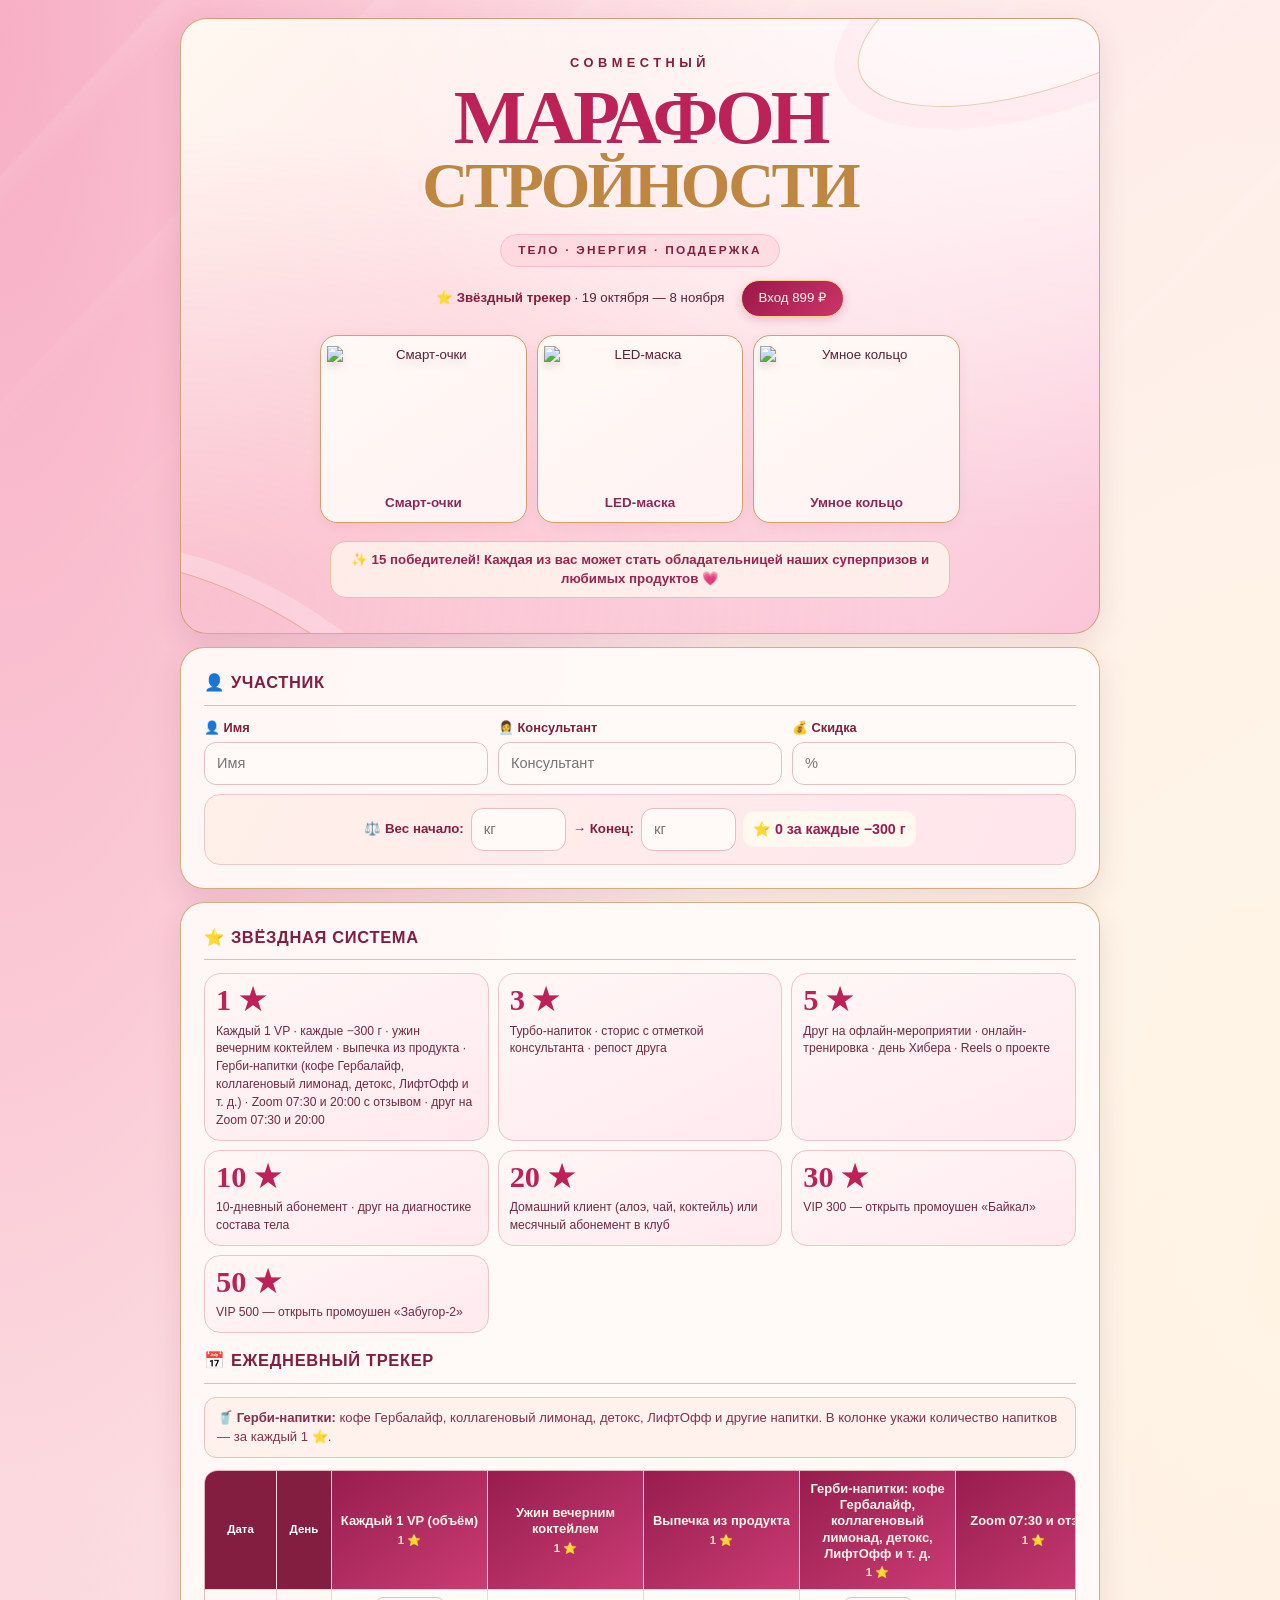
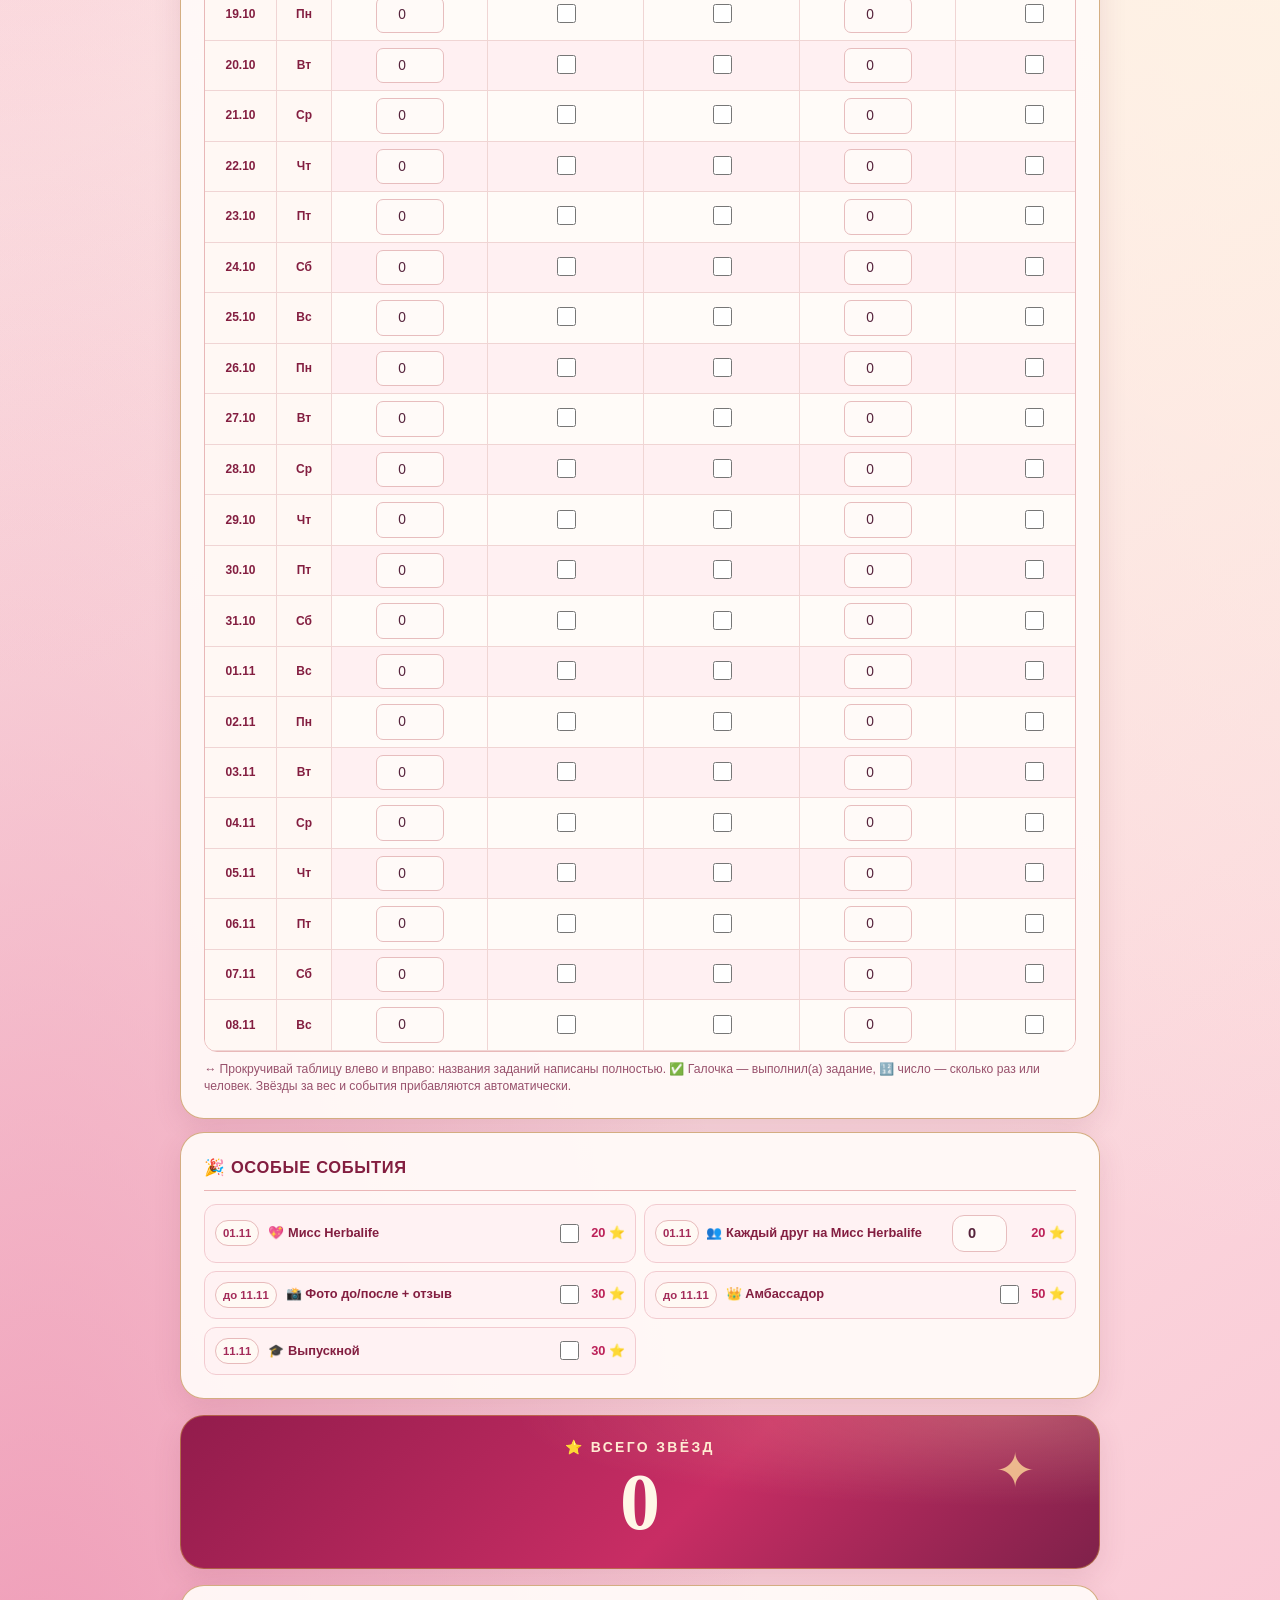
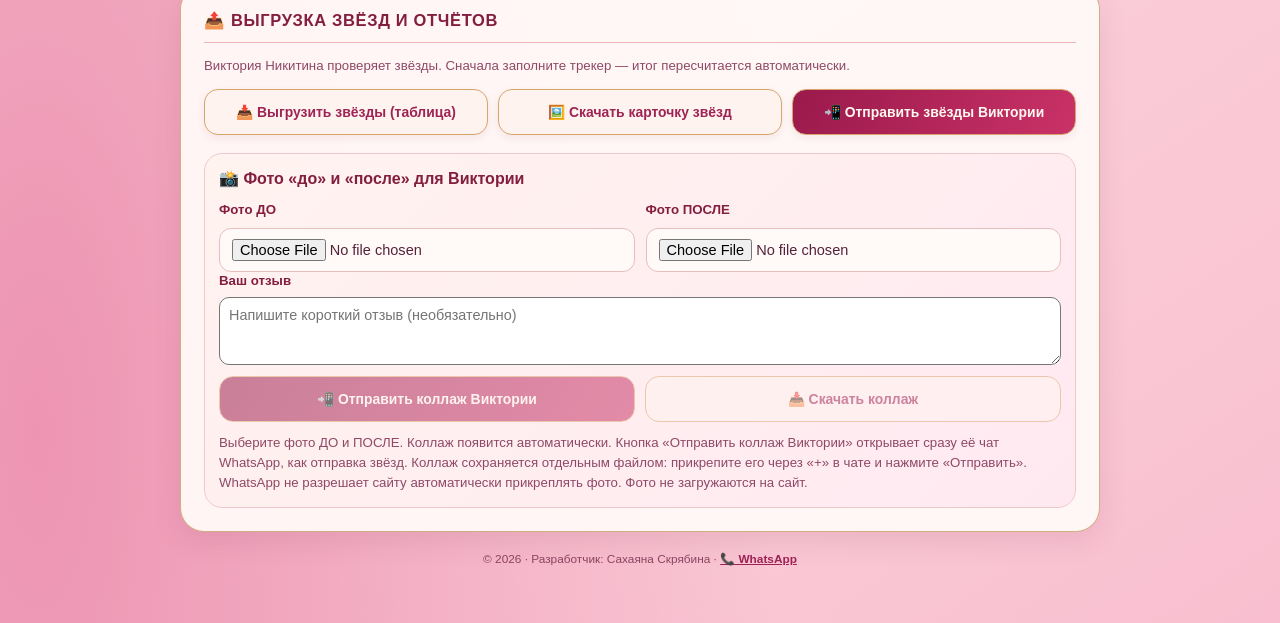
==== index.html @ a148ab43 "Add 20:00 Zoom and friend columns, label existing 07:30, keep all saved data" ====
<!DOCTYPE html>
<html lang="ru">
<head>
  <meta charset="UTF-8">
  <meta name="viewport" content="width=device-width, initial-scale=1.0, maximum-scale=1.0, user-scalable=yes">
  <title>Совместный марафон стройности — трекер</title>
  
  <link rel="manifest" href="./manifest.webmanifest?v=3">
  <link rel="icon" type="image/svg+xml" href="./app-icon.svg?v=2">
  <link rel="apple-touch-icon" sizes="180x180" href="./app-icon.png?v=2">
  <meta name="apple-mobile-web-app-capable" content="yes">
  <meta name="apple-mobile-web-app-status-bar-style" content="black-translucent">
  <meta name="apple-mobile-web-app-title" content="Перезагрузка">
  <meta name="theme-color" content="#A61852">
  
  <style>
  :root { --wine:#831e40;--berry:#bc2158;--pink:#ed78a0;--blush:#ffe4e9;--cream:#fff7ef;--gold:#bf8642;--goldlight:#f3cf91;--ink:#55223b; }
  *{box-sizing:border-box}
  html{scroll-behavior:smooth}
  body{margin:0;padding:18px 10px 36px;color:var(--ink);line-height:1.42;font-family:-apple-system,BlinkMacSystemFont,"Segoe UI",Roboto,Arial,sans-serif;
    background:radial-gradient(ellipse at 0% 1%,#f7afc5 0,transparent 42%),
    radial-gradient(ellipse at 100% 33%,#fff4e4 0,transparent 44%),
    radial-gradient(ellipse at 3% 95%,#ed94b2 0,transparent 42%),
    linear-gradient(145deg,#ffe2e8,#fdf3ed 38%,#f9bfd0 100%);min-height:100vh}
  body:before{content:"";position:fixed;inset:0;pointer-events:none;opacity:.24;background:
    repeating-linear-gradient(133deg,transparent 0,transparent 118px,rgba(255,255,255,.52) 122px,transparent 154px);
    mask-image:linear-gradient(to bottom,#000,transparent 76%)}
  .container{position:relative;max-width:920px;margin:0 auto}
  .hero,.section,.total-box{position:relative;overflow:hidden;border:1px solid rgba(189,132,66,.65);box-shadow:0 9px 28px rgba(121,43,75,.12)}
  .hero{border-radius:27px;padding:26px 18px 22px;text-align:center;background:
    radial-gradient(ellipse at 95% -18%,rgba(255,255,255,.96),transparent 61%),
    radial-gradient(ellipse at 0 95%,rgba(233,69,123,.25),transparent 58%),
    linear-gradient(138deg,#fff8f0,#ffe3e8 55%,#fac5d8)}
  .hero:before,.hero:after{content:"";position:absolute;border:1px solid rgba(191,134,66,.38);border-radius:50%;pointer-events:none}
  .hero:before{width:420px;height:160px;transform:rotate(-20deg);top:-98px;right:-170px;box-shadow:0 0 0 24px rgba(248,172,193,.12)}
  .hero:after{width:370px;height:135px;transform:rotate(29deg);bottom:-107px;left:-125px;box-shadow:0 0 0 20px rgba(255,255,255,.23)}
  .eyebrow{position:relative;z-index:1;color:var(--wine);font-size:.8rem;font-weight:650;letter-spacing:.35em;text-transform:uppercase}
  .hero h1{position:relative;z-index:1;margin:8px auto 4px;max-width:880px;font-family:Georgia,"Times New Roman",serif;
    font-size:clamp(2rem,8vw,4.8rem);font-weight:700;line-height:.98;letter-spacing:-.055em;color:var(--berry);text-shadow:0 2px 0 rgba(255,255,255,.64)}
  .hero h1 span{display:block;color:var(--gold);font-size:.83em;letter-spacing:-.045em}
  .subhead{position:relative;z-index:1;display:inline-block;margin:12px auto 8px;padding:7px 17px;color:var(--wine);letter-spacing:.19em;
    text-transform:uppercase;font-weight:600;font-size:.74rem;border-radius:99px;background:rgba(255,212,221,.7);border:1px solid #f5bfce}
  .hero-bottom{position:relative;z-index:1;display:flex;align-items:center;justify-content:center;flex-wrap:wrap;gap:8px 16px;margin-top:5px;font-size:.83rem}
  .hero-bottom strong{color:var(--wine)}
  .hero-price{background:linear-gradient(135deg,#9b1749,#cc3567);color:#fff6e9;padding:8px 17px;border:1px solid var(--goldlight);border-radius:50px;box-shadow:0 3px 10px #9b174933}
  .section{background:rgba(255,250,248,.94);border-radius:24px;padding:18px;margin:13px 0}
  .section-title{font-weight:800;font-size:1.03rem;letter-spacing:.04em;color:var(--wine);margin:0 0 13px;padding-bottom:10px;border-bottom:1px solid #eab6b7}
  .row{display:flex;gap:10px;flex-wrap:wrap;margin-bottom:9px}
  .field{display:flex;flex:1 1 180px;flex-direction:column;gap:5px}
  label,.special-label{font-weight:650;font-size:.8rem;color:var(--wine)}
  input,select{background:#fffaf8;color:var(--ink);border:1px solid #e7bdbe;border-radius:12px;font:inherit;font-size:.91rem;padding:10px 12px;max-width:100%;min-width:0}
  .field input{width:100%}
  input:focus-visible{outline:3px solid #ee91b7;outline-offset:1px;border-color:var(--berry)}
  input[type="checkbox"]{accent-color:var(--berry);width:19px;height:19px;cursor:pointer}
  .weight-block{background:linear-gradient(115deg,#fff0e9,#ffe5ec);border:1px solid #f0c6c6;border-radius:16px;padding:13px}
  .weight-row{display:flex;align-items:center;flex-wrap:wrap;justify-content:center;gap:7px}
  .weight-row input{width:95px;font-size:.93rem}
  .weight-row strong{color:var(--wine);font-size:.83rem}
  .weight-result{display:inline-block;margin:3px 0;padding:8px 10px;border-radius:12px;font-weight:800;color:#971d52;background:#fff9f0;font-size:.89rem}
  .reward-guide{display:grid;grid-template-columns:repeat(2,minmax(0,1fr));gap:9px;margin-bottom:16px}
  .reward-card{padding:10px 11px;background:linear-gradient(155deg,#fff7f6,#ffe9ef);border:1px solid #f0c3c5;border-radius:16px}
  .reward-card:last-child{grid-column:1 / -1}
  .drink-examples{margin:0 0 12px;padding:10px 12px;color:#82304f;font-size:.82rem;line-height:1.5;background:#fff1ec;border:1px solid #e9c3bc;border-radius:12px}
  .reward-score{font-family:Georgia,serif;color:var(--berry);font-size:1.9rem;font-weight:700;line-height:1.1;white-space:nowrap}
  .reward-list{margin-top:5px;color:#722944;font-size:.76rem;line-height:1.47;overflow-wrap:anywhere}
  .table-container{width:100%;overflow-x:auto;border:1px solid #e8b8b8;border-radius:13px;overscroll-behavior-x:contain;scrollbar-color:#c84078 #ffe4eb}
  table{border-collapse:separate;border-spacing:0;width:max-content;min-width:100%;font-size:.75rem}
  th,td{border-right:1px solid #f0d5d4;border-bottom:1px solid #f0d5d4;text-align:center;min-width:81px;padding:7px 5px}
  th{position:sticky;top:0;z-index:1;background:linear-gradient(145deg,#971d4e,#ca3c73);color:#fff4e6;font-size:.72rem;line-height:1.18;white-space:normal}
  th small{display:block;margin-top:4px;color:#ffe6b3;font-size:.7rem}
  .table-container th.task-head{min-width:145px;max-width:166px;width:156px;white-space:normal;vertical-align:middle;padding:10px 8px;overflow-wrap:break-word;hyphens:auto}
  .task-label{display:block;line-height:1.25;font-size:.81rem;font-weight:750}
  @media(max-width:520px){.table-container th.task-head{min-width:130px;max-width:145px;width:138px;padding:10px 6px}.task-label{font-size:.77rem}}
  tbody tr:nth-child(even) td{background:#fff0f2}
  tbody tr:nth-child(odd) td{background:#fffbf8}
  .sticky-col,.sticky-col2{position:sticky;z-index:3;min-width:72px;width:72px;left:0;background:#fff8f4!important;font-weight:750;color:var(--wine)}
  .sticky-col2{z-index:3;left:72px;min-width:55px;width:55px}
  th.sticky-col,th.sticky-col2{z-index:5;background:var(--wine)!important;color:white}
  td input[type="number"]{width:68px;text-align:center;padding:7px 4px;border-radius:7px;font-size:.86rem}
  td input[type="checkbox"]{width:19px;height:19px}
  .note{margin:9px 0 0;color:#98516c;font-size:.76rem}
  .special-block{display:grid;grid-template-columns:repeat(2,minmax(0,1fr));gap:8px}
  .special-row{display:flex;align-items:center;flex-wrap:wrap;gap:9px;border:1px solid #f2cbd0;border-radius:12px;background:#fff2f3;padding:10px}
  .event-date{display:inline-flex;padding:4px 7px;border:1px solid #e7babb;border-radius:40px;background:#fff9f4;color:#a32b59;font-size:.71rem;font-weight:800;white-space:nowrap}
  .special-row .special-label{flex:1 1 150px}
  .special-row span:last-child{color:var(--berry);font-weight:800;white-space:nowrap}
  .special-row input[type="number"]{width:65px;text-align:center;padding:7px}
  .special-row.friend-event-row{display:grid;grid-template-columns:max-content minmax(0,1fr) 55px 51px;align-items:center;column-gap:7px;flex-wrap:nowrap}
  .friend-event-row .special-label{min-width:0;flex:none;overflow-wrap:break-word}
  .special-row.friend-event-row input[type="number"]{width:55px;min-width:0;padding:7px 3px;justify-self:end}
  .friend-event-row span:last-child{justify-self:end;white-space:nowrap;text-align:right}
  .total-box{text-align:center;margin:16px 0;padding:22px 16px;border-radius:24px;color:#fff7e7;background:
    radial-gradient(ellipse at 90% 0,rgba(255,225,177,.24),transparent 42%),
    linear-gradient(135deg,#921c4c,#c82d64 56%,#7f214a)}
  .total-box:after{content:"✦";position:absolute;right:7%;top:14%;font-size:3rem;color:#ffd99a;opacity:.8}
  .total-label{color:#ffebd2;font-size:.87rem;letter-spacing:.17em;font-weight:750}
  .total-value{font-family:Georgia,serif;font-size:clamp(3rem,12vw,5rem);line-height:1.1;font-weight:700}
  .footer{text-align:center;color:#8b4560;font-size:.74rem;margin:19px 8px}
  .footer a{color:#9e2356;font-weight:700}
  @media(min-width:700px){.hero{padding:35px 32px}.section{padding:23px}.reward-guide{grid-template-columns:repeat(3,minmax(0,1fr))}.reward-card:last-child{grid-column:auto}}
  @media(max-width:520px){body{padding:8px 7px 28px}.hero{padding:24px 10px 20px;border-radius:20px}.section{padding:13px 10px;border-radius:19px;margin:10px 0}.special-block{grid-template-columns:1fr}
    .reward-card{padding:9px}.reward-score{font-size:1.7rem}.reward-list{font-size:.72rem}.sticky-col{min-width:64px;width:64px}.sticky-col2{min-width:49px;width:49px;left:64px}th,td{min-width:76px}}

  .prize-strip{display:flex;justify-content:center;align-items:center;flex-wrap:wrap;gap:7px;flex-basis:100%;margin-top:5px}
  .prize-pill{display:inline-flex;align-items:center;gap:5px;padding:7px 10px;color:#8e2c57;background:rgba(255,249,245,.84);border:1px solid #d9ad81;border-radius:30px;font-size:.73rem;font-weight:750}
  .prize-icon{height:24px;width:24px;flex:none;color:#a22b5e}
  @media(max-width:520px){.prize-pill{padding:5px 7px;font-size:.66rem}.prize-icon{height:20px;width:20px}}
  .hero-win{flex-basis:100%;font-weight:750;color:#992451;line-height:1.42;max-width:620px;margin:5px auto 0;padding:9px 14px;border-radius:16px;background:rgba(255,248,239,.75);border:1px solid #eebba8}
  .share-section p{margin:0 0 13px}
  .share-text,.share-hint{color:#8f4967;font-size:.83rem;line-height:1.5}
  .action-buttons{display:flex;flex-wrap:wrap;gap:10px;margin:11px 0}
  .action-btn{display:inline-flex;align-items:center;justify-content:center;flex:1 1 190px;min-height:46px;cursor:pointer;padding:11px 14px;border-radius:14px;text-decoration:none;text-align:center;font-size:.87rem;font-weight:750;line-height:1.3;border:1px solid #d7a56b;font-family:inherit;box-shadow:0 3px 9px rgba(131,30,64,.08)}
  .action-btn.main{background:linear-gradient(120deg,#9a194b,#ca3267);color:#fff8f0}
  .action-btn.light{background:#fff3ef;color:#9d2454}
  .action-btn:focus-visible{outline:3px solid #ec70a1;outline-offset:2px}
  .photos-panel{background:linear-gradient(135deg,#fff3ef,#ffe9f1);border:1px solid #f0c8cb;padding:14px;border-radius:18px;margin-top:18px}
  .photos-title{font-weight:800;color:var(--wine);margin-bottom:10px}
  .photo-inputs{display:grid;grid-template-columns:repeat(2,minmax(0,1fr));gap:11px}
  .photo-field{display:block;min-width:0;margin-bottom:9px;font-size:.83rem;color:var(--wine);font-weight:700}
  .photo-field input[type=file],.photo-field textarea{display:block;width:100%;margin-top:6px;max-width:none;padding:9px;background:white;border-radius:10px}
  .photo-field input[type=file]{font-size:.75rem}
  .photo-field textarea{font-family:inherit;font-size:.9rem;resize:vertical}
  .share-hint{margin:11px 0 0!important}
  .collage-preview-box{margin:12px 0 6px;background:#fff9f6;border:1px solid #e3b6af;border-radius:16px;padding:11px}
  .crop-editor{margin:13px 0;padding:13px 10px 15px;background:linear-gradient(145deg,#fffaf7,#ffe9ef);border:1px solid #dfb1aa;border-radius:17px}
  .crop-editor[hidden]{display:none!important}
  .crop-title{font-weight:800;font-size:1.02rem;color:#992653;text-align:center}
  .crop-help,.crop-note{font-size:.79rem;color:#885268;line-height:1.5;margin:7px 2px 12px}
  .crop-note{text-align:center;margin:9px 2px 0}
  .crop-pair{display:grid;grid-template-columns:repeat(2,minmax(0,1fr));gap:12px}
  .crop-side{min-width:0;display:flex;flex-direction:column;align-items:stretch;gap:5px}
  .crop-side-title{font-weight:800;font-size:.86rem;text-align:center;color:#ab2c60}
  .crop-frame{position:relative;width:100%;aspect-ratio:504/708;background:#fff7f3;border:2px solid #c89a68;overflow:hidden;border-radius:11px;touch-action:none}
  .crop-frame canvas{width:100%;height:100%;display:block;touch-action:none;cursor:grab}
  .crop-frame canvas:active{cursor:grabbing}
  .crop-guides{position:absolute;inset:0;pointer-events:none;background:linear-gradient(to bottom,transparent 27%,rgba(255,255,255,.72) 27%,rgba(255,255,255,.72) 27.5%,transparent 27.5%,transparent 70%,rgba(255,255,255,.7) 70%,rgba(255,255,255,.7) 70.5%,transparent 70.5%);filter:drop-shadow(0 1px 1px rgba(100,30,50,.3))}
  .crop-zoom-label{font-weight:750;font-size:.72rem;color:#853850;display:flex;justify-content:space-between;gap:3px}
  .crop-zoom-label output{color:#b52361}
  .crop-slider{width:100%;padding:0;accent-color:#bb2963;height:29px;cursor:pointer}
  .crop-reset,.crop-edit-again{font-family:inherit;font-weight:750;font-size:.76rem;color:#9d2458;border:1px solid #e5bbc0;background:#fff8f6;border-radius:10px;padding:8px 7px;cursor:pointer}
  .crop-edit-again{margin-left:auto;white-space:nowrap}
  .crop-apply{width:100%;margin-top:13px}
  @media(max-width:520px){.crop-editor{padding:11px 7px}.crop-pair{gap:7px}.crop-zoom-label{font-size:.68rem}.crop-edit-again{font-size:.69rem;padding:7px 5px}}
  
  .collage-preview-box[hidden]{display:none!important}
  .collage-heading{font-size:.86rem;color:#942853;font-weight:800;min-width:0}
  .collage-heading-row{display:flex;justify-content:space-between;align-items:center;gap:8px;margin:0 0 9px}
  .photo-slot{min-width:0}
  .file-picker-row{display:flex;align-items:center;gap:7px;min-width:0}
  .file-picker-row input[type="file"]{flex:1;min-width:0;margin-top:0}
  .photo-remove{display:inline-flex;align-items:center;justify-content:center;flex:0 0 40px;width:40px;height:40px;border:1px solid #e3a2b5;border-radius:11px;background:#fff5f4;color:#a21f50;font-size:1.3rem;font-weight:750;cursor:pointer;line-height:1}
  .photo-remove[hidden]{display:none!important}
  .photo-remove:focus-visible{outline:3px solid #d35082;outline-offset:2px}
  .photo-remove:active{background:#f9dce7}
  .collage-remove{flex:0 0 38px;width:38px;height:38px}
  @media(max-width:520px){.file-picker-row input[type="file"]{font-size:.72rem}.photo-remove{flex-basis:39px;width:39px;height:39px}}
  .collage-preview{display:block;width:100%;height:auto;border-radius:11px;border:1px solid #e9bcbd;box-shadow:0 4px 12px rgba(98,30,62,.11)}
  .action-btn:disabled{cursor:default;opacity:.52;box-shadow:none}
  @media(max-width:520px){.photo-inputs{grid-template-columns:1fr}.action-btn{flex-basis:100%}}


  .prize-gallery{display:grid;grid-template-columns:repeat(3,minmax(0,1fr));gap:10px;flex-basis:100%;width:100%;max-width:640px;margin:10px auto 5px}
  .prize-item{min-width:0;display:flex;flex-direction:column;justify-content:space-between;align-items:center;overflow:hidden;background:linear-gradient(145deg,#fffaf6,#fff2f2);border:1.5px solid #d3a06b;border-radius:17px;padding:10px 6px 11px;box-shadow:0 3px 11px rgba(155,55,94,.08)}
  .prize-image{display:block;width:100%;height:145px;object-fit:contain;object-position:center;filter:drop-shadow(0 5px 4px rgba(110,36,58,.15))}
  .prize-label{font-size:.84rem;color:#8f2756;font-weight:800;line-height:1.2;text-align:center;margin-top:4px}
  @media(max-width:520px){.prize-gallery{gap:6px}.prize-item{padding:6px 3px 8px;border-radius:13px}.prize-image{height:102px}.prize-label{font-size:.72rem}}
  </style>
</head>
<body>

<div class="container">
  <header class="hero">
    <div class="eyebrow">Совместный</div>
    <h1>МАРАФОН <span>СТРОЙНОСТИ</span></h1>
    <div class="subhead">Тело · Энергия · Поддержка</div>
    <div class="hero-bottom">
      <span><strong>⭐ Звёздный трекер</strong> · 19 октября — 8 ноября</span>
      <span class="hero-price">Вход 899 ₽</span>
      <div class="prize-gallery" aria-label="Главные призы марафона">
        <div class="prize-item"><img class="prize-image" src="https://d2ol7oe51mr4n9.cloudfront.net/user_3JnxJybheEBr6vyAb5CaaLdLJym/cdf40b5d-1160-4561-8a3e-5220c57715d7.png" alt="Смарт-очки" loading="eager" decoding="async"><span class="prize-label">Смарт-очки</span></div>
        <div class="prize-item"><img class="prize-image" src="https://d2ol7oe51mr4n9.cloudfront.net/user_3JnxJybheEBr6vyAb5CaaLdLJym/20300be7-916b-4488-9827-59acc0937234.png" alt="LED-маска" loading="eager" decoding="async"><span class="prize-label">LED-маска</span></div>
        <div class="prize-item"><img class="prize-image" src="https://d2ol7oe51mr4n9.cloudfront.net/user_3JnxJybheEBr6vyAb5CaaLdLJym/dd33c91e-6791-4423-910e-4e6afd6673c3.png" alt="Умное кольцо" loading="eager" decoding="async"><span class="prize-label">Умное кольцо</span></div>
      </div>
      <div class="hero-win">✨ 15 победителей! Каждая из вас может стать обладательницей наших суперпризов и любимых продуктов 💗</div>
    </div>
  </header>

  <section class="section">
    <div class="section-title">👤 УЧАСТНИК</div>
    <div class="row">
      <div class="field"><label for="pName">👤 Имя</label><input type="text" id="pName" placeholder="Имя"></div>
      <div class="field"><label for="pConsultant">👩‍💼 Консультант</label><input type="text" id="pConsultant" placeholder="Консультант"></div>
      <div class="field"><label for="pDiscount">💰 Скидка</label><input type="text" id="pDiscount" placeholder="%"></div>
    </div>
    <div class="weight-block">
      <div class="weight-row">
        <strong>⚖️ Вес начало:</strong>
        <input type="number" id="pStartWeight" min="0" placeholder="кг" step="0.1" aria-label="Начальный вес">
        <strong>→ Конец:</strong>
        <input type="number" id="pEndWeight" min="0" placeholder="кг" step="0.1" aria-label="Конечный вес">
        <span class="weight-result" id="weightResult">⭐ 0 за снижение веса</span>
      </div>
    </div>
  </section>

  <section class="section">
    <div class="section-title">⭐ ЗВЁЗДНАЯ СИСТЕМА</div>
    <div class="reward-guide">
      <div class="reward-card"><div class="reward-score">1 ★</div><div class="reward-list">Каждый 1 VP · каждые −300 г · ужин вечерним коктейлем · выпечка из продукта · Герби-напитки (кофе Гербалайф, коллагеновый лимонад, детокс, ЛифтОфф и т. д.) · Zoom 07:30 и 20:00 с отзывом · друг на Zoom 07:30 и 20:00</div></div>
      <div class="reward-card"><div class="reward-score">3 ★</div><div class="reward-list">Турбо-напиток · сторис с отметкой консультанта · репост друга</div></div>
      <div class="reward-card"><div class="reward-score">5 ★</div><div class="reward-list">Друг на офлайн-мероприятии · онлайн-тренировка · день Хибера · Reels о проекте</div></div>
      <div class="reward-card"><div class="reward-score">10 ★</div><div class="reward-list">10-дневный абонемент · друг на диагностике состава тела</div></div>
      <div class="reward-card"><div class="reward-score">20 ★</div><div class="reward-list">Домашний клиент (алоэ, чай, коктейль) или месячный абонемент в клуб</div></div>
      <div class="reward-card"><div class="reward-score">30 ★</div><div class="reward-list">VIP 300 — открыть промоушен «Байкал»</div></div>
      <div class="reward-card"><div class="reward-score">50 ★</div><div class="reward-list">VIP 500 — открыть промоушен «Забугор-2»</div></div>
    </div>
    <div class="section-title">📅 ЕЖЕДНЕВНЫЙ ТРЕКЕР</div>
    <p class="drink-examples">🥤 <strong>Герби-напитки:</strong> кофе Гербалайф, коллагеновый лимонад, детокс, ЛифтОфф и другие напитки. В колонке укажи количество напитков — за каждый 1 ⭐.</p>
    <div class="table-container" role="region" aria-label="Таблица звёзд по дням">
      <table>
        <thead><tr id="tableHead"><th class="sticky-col">Дата</th><th class="sticky-col2">День</th></tr></thead>
        <tbody id="tableBody"></tbody>
      </table>
    </div>
    <div class="note">↔️ Прокручивай таблицу влево и вправо: названия заданий написаны полностью. ✅ Галочка — выполнил(а) задание, 🔢 число — сколько раз или человек. Звёзды за вес и события прибавляются автоматически.</div>
  </section>

  <section class="section">
    <div class="section-title">🎉 ОСОБЫЕ СОБЫТИЯ</div>
    <div class="special-block">
      <label class="special-row"><span class="event-date">01.11</span><span class="special-label">💖 Мисс Herbalife</span><input type="checkbox" id="miss"><span>20 ⭐</span></label>
      <label class="special-row friend-event-row"><span class="event-date">01.11</span><span class="special-label">👥 Каждый друг на Мисс Herbalife</span><input type="number" min="0" step="1" inputmode="numeric" id="missFriends" value="0" aria-label="Количество друзей на Мисс Herbalife"><span>20 ⭐</span></label>
      <label class="special-row"><span class="event-date">до 11.11</span><span class="special-label">📸 Фото до/после + отзыв</span><input type="checkbox" id="photo"><span>30 ⭐</span></label>
      <label class="special-row"><span class="event-date">до 11.11</span><span class="special-label">👑 Амбассадор</span><input type="checkbox" id="ambassador"><span>50 ⭐</span></label>
      <label class="special-row"><span class="event-date">11.11</span><span class="special-label">🎓 Выпускной</span><input type="checkbox" id="graduation"><span>30 ⭐</span></label>
    </div>
  </section>

  <div class="total-box">
    <div class="total-label">⭐ ВСЕГО ЗВЁЗД</div>
    <div class="total-value" id="totalPoints">0</div>
  </div>


  <section class="section share-section">
    <div class="section-title">📤 ВЫГРУЗКА ЗВЁЗД И ОТЧЁТОВ</div>
    <p class="share-text">Виктория Никитина проверяет звёзды. Сначала заполните трекер — итог пересчитается автоматически.</p>
    <div class="action-buttons">
      <button class="action-btn light" id="downloadStars" type="button">📥 Выгрузить звёзды (таблица)</button>
      <button class="action-btn light" id="downloadCard" type="button">🖼️ Скачать карточку звёзд</button>
      <button class="action-btn main" id="sendStars" type="button">📲 Отправить звёзды Виктории</button>
    </div>
    <div class="photos-panel">
      <div class="photos-title">📸 Фото «до» и «после» для Виктории</div>
      <div class="photo-inputs">
        <div class="photo-slot">
          <label class="photo-field" for="beforePhoto">Фото ДО</label>
          <div class="file-picker-row">
            <input type="file" accept="image/*" id="beforePhoto" aria-label="Выбрать фото ДО">
            <button type="button" class="photo-remove" id="removeBefore" aria-label="Удалить фото ДО" title="Удалить фото ДО" hidden>✕</button>
          </div>
        </div>
        <div class="photo-slot">
          <label class="photo-field" for="afterPhoto">Фото ПОСЛЕ</label>
          <div class="file-picker-row">
            <input type="file" accept="image/*" id="afterPhoto" aria-label="Выбрать фото ПОСЛЕ">
            <button type="button" class="photo-remove" id="removeAfter" aria-label="Удалить фото ПОСЛЕ" title="Удалить фото ПОСЛЕ" hidden>✕</button>
          </div>
        </div>
      </div>
      <label class="photo-field">Ваш отзыв<textarea id="photoReview" placeholder="Напишите короткий отзыв (необязательно)" rows="3"></textarea></label>
      <div class="crop-editor" id="cropEditor" hidden>
        <div class="crop-title">✂️ Подгони фотографии по размеру</div>
        <p class="crop-help">Оба кадра одинаковые. Передвигай фото пальцем и увеличивай масштаб, чтобы голова и плечи оказались примерно на одной высоте. Пунктирные линии помогут сравнить.</p>
        <div class="crop-pair">
          <div class="crop-side">
            <div class="crop-side-title">ДО</div>
            <div class="crop-frame"><canvas id="cropBefore" width="504" height="708" aria-label="Подвинуть и увеличить фотографию ДО"></canvas><div class="crop-guides" aria-hidden="true"></div></div>
            <label class="crop-zoom-label" for="zoomBefore">Масштаб ДО <output id="zoomBeforeValue">100%</output></label>
            <input class="crop-slider" id="zoomBefore" type="range" min="1" max="3.5" step=".01" value="1">
            <button type="button" class="crop-reset" id="resetBefore">↺ Сбросить ДО</button>
          </div>
          <div class="crop-side">
            <div class="crop-side-title">ПОСЛЕ</div>
            <div class="crop-frame"><canvas id="cropAfter" width="504" height="708" aria-label="Подвинуть и увеличить фотографию ПОСЛЕ"></canvas><div class="crop-guides" aria-hidden="true"></div></div>
            <label class="crop-zoom-label" for="zoomAfter">Масштаб ПОСЛЕ <output id="zoomAfterValue">100%</output></label>
            <input class="crop-slider" id="zoomAfter" type="range" min="1" max="3.5" step=".01" value="1">
            <button type="button" class="crop-reset" id="resetAfter">↺ Сбросить ПОСЛЕ</button>
          </div>
        </div>
        <button type="button" class="action-btn main crop-apply" id="applyCrop">✓ Готово, создать коллаж</button>
        <p class="crop-note">Кадрируются только края фото. Внешность, пропорции лица и сами изображения не изменяются.</p>
      </div>
      <div class="collage-preview-box" id="collageBox" hidden>
        <div class="collage-heading-row">
          <div class="collage-heading">✨ Ваш готовый коллаж</div>
          <button class="crop-edit-again" id="editCrop" type="button">✂️ Подправить кадры</button>
          <button type="button" class="photo-remove collage-remove" id="removeCollage" aria-label="Удалить коллаж и очистить обе фотографии" title="Удалить коллаж и обе фотографии">✕</button>
        </div>
        <canvas class="collage-preview" id="collagePreview" width="1200" height="1300" aria-label="Предварительный просмотр коллажа до и после"></canvas>
      </div>
      <div class="action-buttons">
        <button class="action-btn main" id="sharePhotos" type="button" disabled>📲 Отправить коллаж Виктории</button>
        <button class="action-btn light" id="downloadCollage" type="button" disabled>📥 Скачать коллаж</button>
      </div>
      <p class="share-hint" id="shareStatus" aria-live="polite">Выберите фото ДО и ПОСЛЕ. Коллаж появится автоматически. Кнопка «Отправить коллаж Виктории» открывает сразу её чат WhatsApp, как отправка звёзд. Коллаж сохраняется отдельным файлом: прикрепите его через «+» в чате и нажмите «Отправить». WhatsApp не разрешает сайту автоматически прикреплять фото. Фото не загружаются на сайт.</p>
    </div>
  </section>

  <div class="footer">
    © 2026 · Разработчик: Сахаяна Скрябина · <a href="https://wa.me/message/TD45SYRF66AEK1" target="_blank">📞 WhatsApp</a>
  </div>
</div>

<script>
(function(){
  'use strict';
  const STORAGE_KEY = 'slim_marathon_nov2026_stars_v1';
  const EVENT_STORAGE_PREFIX = 'slim_marathon_nov2026_evt_';
  const VICTORIA_PHONE = '79247611616';
  const DATES = [];
  const DAYS = [];
  const WEEKDAYS = ['Вс','Пн','Вт','Ср','Чт','Пт','Сб'];
  for(let t=Date.UTC(2026,9,19);t<=Date.UTC(2026,10,8);t+=86400000){
    const d = new Date(t);
    DATES.push(String(d.getUTCDate()).padStart(2,'0')+'.'+String(d.getUTCMonth()+1).padStart(2,'0'));
    DAYS.push(WEEKDAYS[d.getUTCDay()]);
  }
  const OLD_DATES=Array.from({length:11},(_,i)=>String(i+1).padStart(2,'0')+'.11');
  const ACTIVITIES = [
    {key:'vp',short:'Каждый 1 VP (объём)',title:'Каждый 1 VP (балл объёма)',points:1,type:'num'},
    {key:'dinner',short:'Ужин вечерним коктейлем',title:'Ужин вечерним коктейлем',points:1,type:'check'},
    {key:'bake',short:'Выпечка из продукта',title:'Выпечка из продукта',points:1,type:'check'},
    {key:'drink',short:'Герби-напитки: кофе Гербалайф, коллагеновый лимонад, детокс, ЛифтОфф и т. д.',title:'Герби-напитки (кофе Гербалайф, коллагеновый лимонад, детокс, ЛифтОфф и т. д.) — укажи количество',points:1,type:'num'},
    {key:'zoom',short:'Zoom 07:30 и отзыв',title:'Посещение утреннего Zoom в 07:30 и отзыв',points:1,type:'check'},
    {key:'zoomFriend',short:'Друг на Zoom 07:30',title:'Друг подключился к утреннему Zoom в 07:30 (количество друзей)',points:1,type:'num'},
    {key:'zoomEvening',short:'Zoom 20:00 и отзыв',title:'Посещение вечернего Zoom в 20:00 и отзыв',points:1,type:'check'},
    {key:'zoomEveningFriend',short:'Друг на Zoom 20:00',title:'Друг подключился к вечернему Zoom в 20:00 (количество друзей)',points:1,type:'num'},
    {key:'turbo',short:'Турбо-напиток',title:'Турбо-напиток',points:3,type:'check'},
    {key:'story',short:'Статус / сторис с отметкой консультанта',title:'Статус или сторис с отметкой консультанта',points:3,type:'check'},
    {key:'repost',short:'Друг сделал репост статуса',title:'Друг сделал репост готового статуса (количество)',points:3,type:'num'},
    {key:'offline',short:'Привести друга на офлайн-мероприятие',title:'Привести друга на офлайн-мероприятие (количество)',points:5,type:'num'},
    {key:'training',short:'Посещение онлайн-тренировки',title:'Посещение онлайн-тренировки',points:5,type:'check'},
    {key:'hiber',short:'День Хибера',title:'День Хибера',points:5,type:'check'},
    {key:'reels',short:'Рилс по теме проекта',title:'Рилс по теме проекта',points:5,type:'check'},
    {key:'sub10',short:'10-дневный абонемент',title:'10-дневный абонемент',points:10,type:'check'},
    {key:'diagnostic',short:'Друг на диагностике состава тела',title:'Друг на диагностике состава тела (количество)',points:10,type:'num'},
    {key:'homeClient',short:'Домашний клиент или месячный абонемент',title:'Домашний клиент или месячный абонемент (количество)',points:20,type:'num'},
    {key:'vip300',short:'VIP 300 — промо «Байкал»',title:'VIP 300 — промоушен Байкал',points:30,type:'check'},
    {key:'vip500',short:'VIP 500 — промо «Забугор-2»',title:'VIP 500 — промоушен Забугор-2',points:50,type:'check'}
  ];
  const EVENT_POINTS = {miss:20,missFriends:20,photo:30,ambassador:50,graduation:30};
  const EVENT_LABELS = {miss:'Мисс Herbalife (01.11)',missFriends:'Друзья на Мисс Herbalife (01.11)',photo:'Фото до/после + отзыв (до 11.11)',ambassador:'Амбассадор (до 11.11)',graduation:'Выпускной (11.11)'};
  const EVENT_IDS = Object.keys(EVENT_POINTS);
  const PROFILE_IDS = ['pName','pConsultant','pDiscount','pStartWeight','pEndWeight'];
  const PROFILE_STORAGE = {pName:'silk_v11_name',pConsultant:'silk_v11_cons',pDiscount:'silk_v11_disc',pStartWeight:'silk_v11_ws',pEndWeight:'silk_v11_we'};
  const $ = id => document.getElementById(id);
  const get = key => {try{return localStorage.getItem(key)}catch(e){return null}};
  const set = (key,value) => {try{localStorage.setItem(key,String(value))}catch(e){}};
  function normalise(item,value){
    // Старые значения сторис сохраняем как числа, даже когда столбец стал галочкой.
    // Так прежние начисления за несколько сторис не пропадут у участников.
    if(item.key==='story'){
      if(value===true)return 1;
      if(value===false)return 0;
      const oldCount=Number(value);
      return Number.isFinite(oldCount)&&oldCount>0?Math.floor(oldCount):0;
    }
    if(item.type === 'check')return value === true;
    const n = Number(value);
    return Number.isFinite(n) && n > 0 ? Math.floor(n) : 0;
  }
  function emptyDay(){
    const day = {};
    ACTIVITIES.forEach(item => {day[item.key] = item.key==='story' ? 0 : (item.type === 'check' ? false : 0)});
    return day;
  }
  let tableData = DATES.map(emptyDay);
  function load(){
    const stored = get(STORAGE_KEY);
    if(stored){
      try{
        const parsed = JSON.parse(stored);
        if(Array.isArray(parsed.table)){
          const savedDates=Array.isArray(parsed.dates)&&parsed.dates.length===parsed.table.length
            ?parsed.dates:(parsed.table.length===11?OLD_DATES:DATES);
          const savedByDate=new Map(savedDates.map((d,i)=>[String(d).replace('🎓',''),parsed.table[i]]));
          tableData=DATES.map(date=>{
            const day=emptyDay();
            const old=savedByDate.get(date)||{};
            ACTIVITIES.forEach(item=>{day[item.key]=normalise(item,old[item.key])});
            return day;
          });
        }
      }catch(e){}
    }
    PROFILE_IDS.forEach(id=>{$(id).value=get(PROFILE_STORAGE[id]) || ''});
    EVENT_IDS.forEach(id=>{
      const el=$(id);
      if(el.type==='checkbox')el.checked=get(EVENT_STORAGE_PREFIX+id)==='true';
      else el.value=get(EVENT_STORAGE_PREFIX+id) || '0';
    });
    renderTable();
    calc();
  }
  function save(){
    set(STORAGE_KEY,JSON.stringify({version:2,dates:DATES,table:tableData}));
    PROFILE_IDS.forEach(id=>set(PROFILE_STORAGE[id],$(id).value));
    EVENT_IDS.forEach(id=>set(EVENT_STORAGE_PREFIX+id,$(id).type==='checkbox'?$(id).checked:$(id).value));
  }
  function renderTable(){
    let header='';
    ACTIVITIES.forEach(item=>{
      header+='<th class="task-head" scope="col" title="'+item.title+'"><span class="task-label">'+item.short+'</span><small>'+item.points+' ⭐</small></th>';
    });
    $('tableHead').innerHTML='<th class="sticky-col" scope="col">Дата</th><th class="sticky-col2" scope="col">День</th>'+header;
    let rows='';
    tableData.forEach((day,i)=>{
      rows+='<tr><td class="sticky-col">'+DATES[i]+'</td><td class="sticky-col2">'+DAYS[i]+'</td>';
      ACTIVITIES.forEach(item=>{
        const desc=item.title+' — '+item.points+' звезд за выполнение, день '+DATES[i];
        rows+='<td>';
        if(item.type==='check'){
          rows+='<input type="checkbox" data-day="'+i+'" data-col="'+item.key+'" aria-label="'+desc+'" '+(day[item.key]?'checked':'')+'>';
        }else{
          rows+='<input type="number" min="0" step="1" inputmode="numeric" data-day="'+i+'" data-col="'+item.key+'" aria-label="'+desc+'" value="'+day[item.key]+'" title="'+item.title+'">';
        }
        rows+='</td>';
      });
      rows+='</tr>';
    });
    $('tableBody').innerHTML=rows;
  }
  function calc(){
    let total=0;
    tableData.forEach(day=>{
      ACTIVITIES.forEach(item=>{
        const v=normalise(item,day[item.key]);
        total+=item.points*(item.type==='check'&&item.key!=='story'?(v?1:0):v);
      });
    });
    EVENT_IDS.forEach(id=>{
      const el=$(id);
      if(el.type==='checkbox'){if(el.checked)total+=EVENT_POINTS[id]}
      else{total+=normalise({type:'num'},el.value)*EVENT_POINTS[id]}
    });
    let weightStars=0;
    if($('pStartWeight').value!=='' && $('pEndWeight').value!==''){
      const start=Number($('pStartWeight').value),end=Number($('pEndWeight').value);
      if(Number.isFinite(start)&&Number.isFinite(end)&&start>0&&end>0&&end<start){
        const grams=Math.round((start-end)*1000);
        weightStars=Math.floor(grams/300);
      }
    }
    total+=weightStars;
    $('weightResult').textContent='⭐ '+weightStars+' за каждые −300 г';
    $('totalPoints').textContent=String(total);
    save();
  }
  function onTableChange(e){
    const el=e.target;
    if(!el || !el.dataset || !el.dataset.col)return;
    const rowIndex=Number(el.dataset.day);
    const item=ACTIVITIES.find(a=>a.key===el.dataset.col);
    if(!item||!Number.isInteger(rowIndex)||rowIndex<0||rowIndex>=tableData.length)return;
    tableData[rowIndex][item.key]=normalise(item,item.type==='check'?el.checked:el.value);
    calc();
  }
  function bind(){
    $('tableBody').addEventListener('input',onTableChange);
    $('tableBody').addEventListener('change',onTableChange);
    EVENT_IDS.forEach(id=>{
      const el=$(id);
      el.addEventListener(el.type==='checkbox'?'change':'input',calc);
    });
    PROFILE_IDS.forEach(id=>$(id).addEventListener('input',calc));
  }

  function rowTotal(day){
    return ACTIVITIES.reduce((sum,item)=>{
      const n=normalise(item,day[item.key]);
      return sum+item.points*(item.type==='check'&&item.key!=='story'?(n?1:0):n);
    },0);
  }
  function eventTotal(){
    return EVENT_IDS.reduce((sum,id)=>{
      const el=$(id);
      const n=el.type==='checkbox'?(el.checked?1:0):normalise({type:'num'},el.value);
      return sum+EVENT_POINTS[id]*n;
    },0);
  }
  function getWeightStars(){
    const start=Number($('pStartWeight').value),end=Number($('pEndWeight').value);
    if(!$('pStartWeight').value||!$('pEndWeight').value||start<=0||end<=0||end>=start)return 0;
    return Math.floor(Math.round((start-end)*1000)/300);
  }
  function getReport(){
    const byDay=tableData.map(rowTotal);
    const daily=byDay.reduce((sum,v)=>sum+v,0);
    const events=eventTotal();
    const weight=getWeightStars();
    const name=$('pName').value.trim()||'Участник';
    const consultant=$('pConsultant').value.trim()||'Не указан';
    return {name,consultant,discount:$('pDiscount').value.trim(),daily,events,weight,total:daily+events+weight,byDay};
  }
  function reportText(){
    const r=getReport();
    const eventLines=EVENT_IDS.map(id=>{
      const el=$(id);
      const v=el.type==='checkbox'?(el.checked?1:0):normalise({type:'num'},el.value);
      return v>0 ? '• '+EVENT_LABELS[id]+': '+v+' × '+EVENT_POINTS[id]+' = '+(v*EVENT_POINTS[id])+' ⭐' : '';
    }).filter(Boolean);
    return [
      '⭐ ОТЧЁТ ПО ЗВЁЗДАМ · МАРАФОН СТРОЙНОСТИ',
      'Период: 19 октября — 8 ноября 2026',
      'Участник: '+r.name,
      'Консультант: '+r.consultant,
      'Скидка: '+(r.discount||'—'),
      'По дням:',
      ...DATES.map((date,i)=>date.replace('🎓','')+': '+r.byDay[i]+' ⭐'),
      'Ежедневные задания: '+r.daily+' ⭐',
      'Особые события: '+r.events+' ⭐',
      ...(eventLines.length?eventLines:[]),
      'За снижение веса: '+r.weight+' ⭐',
      'ИТОГО: '+r.total+' ⭐'
    ].join('\n');
  }
  function saveBlob(blob,fileName){
    const url=URL.createObjectURL(blob);
    const a=document.createElement('a');
    a.href=url;
    a.download=fileName;
    document.body.appendChild(a);
    a.click();
    a.remove();
    setTimeout(()=>URL.revokeObjectURL(url),15000);
  }
  function fileStem(){
    const r=getReport();
    return 'zvezdy_'+r.name.replace(/[^a-zA-Zа-яА-ЯёЁ0-9_-]+/g,'_').slice(0,40);
  }
  function exportCsv(){
    const r=getReport();
    const esc=v=>'"'+String(v??'').replace(/"/g,'""')+'"';
    const rows=[
      ['Марафон стройности · 19 октября — 8 ноября 2026'],
      ['Участник',r.name],
      ['Консультант',r.consultant],
      ['Скидка',r.discount],
      ['Дата',...ACTIVITIES.map(a=>a.title),'Звёзд за день']
    ];
    tableData.forEach((day,i)=>{
      rows.push([DATES[i].replace('🎓',''),...ACTIVITIES.map(a=>day[a.key]),r.byDay[i]]);
    });
    rows.push(['Ежедневные звёзды',r.daily],['События',r.events],['Снижение веса',r.weight],['ИТОГО',r.total]);
    EVENT_IDS.forEach(id=>{
      const el=$(id);
      rows.push([EVENT_LABELS[id],el.type==='checkbox'?(el.checked?'да':'нет'):el.value]);
    });
    const csv='\ufeff'+rows.map(row=>row.map(esc).join(';')).join('\r\n');
    saveBlob(new Blob([csv],{type:'text/csv;charset=utf-8'}),fileStem()+'.csv');
  }
  function drawCard(){
    const r=getReport();
    const c=document.createElement('canvas');
    c.width=1000;c.height=1420;
    const ctx=c.getContext('2d');
    const grad=ctx.createLinearGradient(0,0,1000,1420);
    grad.addColorStop(0,'#fff8f1');grad.addColorStop(.55,'#ffe5eb');grad.addColorStop(1,'#f5b0c6');
    ctx.fillStyle=grad;ctx.fillRect(0,0,1000,1420);
    ctx.strokeStyle='#c59459';ctx.lineWidth=6;ctx.strokeRect(26,26,948,1368);
    ctx.fillStyle='#a61b50';ctx.textAlign='center';ctx.font='bold 45px Georgia,serif';ctx.fillText('СОВМЕСТНЫЙ МАРАФОН',500,120);
    ctx.fillStyle='#bc8645';ctx.font='bold 66px Georgia,serif';ctx.fillText('СТРОЙНОСТИ',500,205);
    ctx.fillStyle='#83304c';ctx.font='30px Arial,sans-serif';ctx.fillText('Звёздный отчёт • 19 октября — 8 ноября 2026',500,260);
    ctx.textAlign='left';ctx.font='bold 34px Arial,sans-serif';
    const clip=(v,n)=>v.length>n?v.slice(0,n-1)+'…':v;
    ctx.fillText('Участник: '+clip(r.name,30),90,352);
    ctx.font='29px Arial,sans-serif';ctx.fillText('Консультант: '+clip(r.consultant,31),90,408);
    ctx.fillStyle='#fff9f6';ctx.fillRect(73,454,854,145);
    ctx.fillStyle='#a61b50';ctx.textAlign='center';ctx.font='bold 84px Georgia,serif';ctx.fillText(r.total+' ★',500,561);
    ctx.textAlign='left';ctx.fillStyle='#83304c';ctx.font='bold 29px Arial,sans-serif';ctx.fillText('ЗВЁЗДЫ ПО ДНЯМ',93,677);
    ctx.font='24px Arial,sans-serif';
    r.byDay.forEach((n,i)=>{
      const x=[91,378,665][Math.floor(i/8)];
      const y=730+(i%8)*59;
      ctx.fillText(DATES[i]+'  —  '+n+' ★',x,y);
    });
    ctx.fillStyle='#9b1c53';ctx.fillRect(73,1248,854,85);
    ctx.fillStyle='#fffaf0';ctx.textAlign='center';ctx.font='bold 28px Arial,sans-serif';
    ctx.fillText('Задания '+r.daily+' ★   ·   События '+r.events+' ★   ·   Вес '+r.weight+' ★',500,1303);
    c.toBlob(blob=>{if(blob)saveBlob(blob,fileStem()+'.png');else alert('Не удалось подготовить карточку. Попробуйте выгрузить таблицу.')},'image/png');
  }
  function whatsappUrl(text){
    return 'https://wa.me/'+VICTORIA_PHONE+'?text='+encodeURIComponent(text);
  }
  function openWhatsApp(text){
    const link=document.createElement('a');
    link.href=whatsappUrl(text);
    link.target='_blank';
    link.rel='noopener noreferrer';
    document.body.appendChild(link);
    link.click();
    link.remove();
  }
  function sendStars(){
    openWhatsApp(reportText()+'\n\nВиктория, проверьте, пожалуйста, мой результат ⭐');
  }
  // The photos never leave this device while the collage is being assembled.
  let collageReady = null;
  let collageVersion = 0;

  function roundedPath(ctx,x,y,w,h,r){
    ctx.beginPath();
    ctx.moveTo(x+r,y);
    ctx.lineTo(x+w-r,y);
    ctx.quadraticCurveTo(x+w,y,x+w,y+r);
    ctx.lineTo(x+w,y+h-r);
    ctx.quadraticCurveTo(x+w,y+h,x+w-r,y+h);
    ctx.lineTo(x+r,y+h);
    ctx.quadraticCurveTo(x,y+h,x,y+h-r);
    ctx.lineTo(x,y+r);
    ctx.quadraticCurveTo(x,y,x+r,y);
    ctx.closePath();
  }
  function photoFromFile(file){
    return new Promise((resolve,reject)=>{
      const url = URL.createObjectURL(file);
      const img = new Image();
      img.onload = ()=>{URL.revokeObjectURL(url);resolve(img)};
      img.onerror = ()=>{URL.revokeObjectURL(url);reject(new Error('Не удалось открыть изображение: '+file.name))};
      img.src = url;
    });
  }
  // Only geometric framing: no filters, face retouching, AI or distortion.
  const crops=[{zoom:1,x:0,y:0},{zoom:1,x:0,y:0}];
  let loadedPhotoFiles=[null,null];
  let loadedPhotoImages=[null,null];
  function cropBounds(img,index,w,h){
    const z=crops[index].zoom;
    const scale=Math.max(w/img.naturalWidth,h/img.naturalHeight)*z;
    const iw=img.naturalWidth*scale,ih=img.naturalHeight*scale;
    return {iw,ih,xLimit:Math.max(0,(iw-w)/2),yLimit:Math.max(0,(ih-h)/2)};
  }
  function paintPhoto(ctx,img,x,y,w,h,index){
    const p=crops[index];
    const b=cropBounds(img,index,w,h);
    const shiftX=Math.min(b.xLimit,Math.max(-b.xLimit,p.x*w));
    const shiftY=Math.min(b.yLimit,Math.max(-b.yLimit,p.y*h));
    p.x=shiftX/w;p.y=shiftY/h;
    ctx.save();
    ctx.beginPath();ctx.rect(x,y,w,h);ctx.clip();
    ctx.fillStyle='#fffaf7';ctx.fillRect(x,y,w,h);
    ctx.drawImage(img,x+(w-b.iw)/2+shiftX,y+(h-b.ih)/2+shiftY,b.iw,b.ih);
    ctx.restore();
  }
  function drawCropPreview(index){
    const img=loadedPhotoImages[index];
    if(!img)return;
    const id=index===0?'cropBefore':'cropAfter';
    const canvas=$(id),ctx=canvas.getContext('2d');
    ctx.clearRect(0,0,canvas.width,canvas.height);
    paintPhoto(ctx,img,0,0,canvas.width,canvas.height,index);
    const id2=index===0?'zoomBefore':'zoomAfter';
    $(id2).value=String(crops[index].zoom);
    $(id2+'Value').textContent=Math.round(crops[index].zoom*100)+'%';
  }
  function drawBothCropPreviews(){
    drawCropPreview(0);
    drawCropPreview(1);
  }
  function resetCrop(index){
    crops[index]={zoom:1,x:0,y:0};
    drawCropPreview(index);
  }
  function setCropZoom(index,newZoom){
    crops[index].zoom=Math.min(3.5,Math.max(1,Number(newZoom)||1));
    drawCropPreview(index);
  }
  function setupCropDrag(index){
    const canvas=$(index===0?'cropBefore':'cropAfter');
    const pointers=new Map();
    let previous=null,pinch=null;
    function distance(a,b){return Math.hypot(a.x-b.x,a.y-b.y)}
    canvas.addEventListener('pointerdown',e=>{
      if(!loadedPhotoImages[index])return;
      e.preventDefault();
      canvas.setPointerCapture(e.pointerId);
      pointers.set(e.pointerId,{x:e.clientX,y:e.clientY});
      previous={x:e.clientX,y:e.clientY};
      if(pointers.size===2){
        const [a,b]=Array.from(pointers.values());
        pinch={distance:Math.max(distance(a,b),1),zoom:crops[index].zoom};
      }
    });
    canvas.addEventListener('pointermove',e=>{
      if(!pointers.has(e.pointerId))return;
      e.preventDefault();
      const old=pointers.get(e.pointerId);
      const now={x:e.clientX,y:e.clientY};
      pointers.set(e.pointerId,now);
      if(pointers.size===2){
        if(!pinch){
          const [a,b]=Array.from(pointers.values());
          pinch={distance:Math.max(distance(a,b),1),zoom:crops[index].zoom};
        }
        const [a,b]=Array.from(pointers.values());
        setCropZoom(index,pinch.zoom*distance(a,b)/pinch.distance);
        return;
      }
      pinch=null;
      const rect=canvas.getBoundingClientRect();
      if(rect.width&&rect.height){
        crops[index].x+=(now.x-old.x)/rect.width;
        crops[index].y+=(now.y-old.y)/rect.height;
        drawCropPreview(index);
      }
      previous=now;
    });
    function release(e){
      pointers.delete(e.pointerId);
      pinch=null;
      if(pointers.size===1)previous=Array.from(pointers.values())[0];
      else previous=null;
    }
    canvas.addEventListener('pointerup',release);
    canvas.addEventListener('pointercancel',release);
    canvas.addEventListener('lostpointercapture',release);
  }
  function wrapCaption(ctx,message,x,y,width,lineHeight,maxLines){
    const words=message.trim().split(/\s+/).filter(Boolean);
    const lines=[];
    let line='';
    for(const word of words){
      const candidate=line?line+' '+word:word;
      if(ctx.measureText(candidate).width>width&&line){
        lines.push(line);
        line=word;
      }else{line=candidate}
    }
    if(line)lines.push(line);
    for(let i=0;i<Math.min(lines.length,maxLines);i++){
      let txt=lines[i];
      if(i===maxLines-1&&lines.length>maxLines)txt=txt.replace(/[\s.,!?]+$/,'')+'…';
      ctx.fillText(txt,x,y+i*lineHeight);
    }
  }
  function paintCollage(canvas,before,after){
    const c=canvas.getContext('2d');
    const W=canvas.width,H=canvas.height;
    c.clearRect(0,0,W,H);
    const bg=c.createLinearGradient(0,0,W,H);
    bg.addColorStop(0,'#fff9f4');bg.addColorStop(.52,'#ffe3ea');bg.addColorStop(1,'#f4afc8');
    c.fillStyle=bg;c.fillRect(0,0,W,H);
    c.strokeStyle='#ce9a58';c.lineWidth=5;
    roundedPath(c,24,24,W-48,H-48,46);c.stroke();

    c.textAlign='center';c.fillStyle='#a0184d';
    c.font='bold 65px Georgia,serif';c.fillText('ПЕРЕЗАГРУЗКА',W/2,106);
    c.fillStyle='#9d4b67';c.font='bold 34px Arial,sans-serif';
    c.fillText('МОИ ИЗМЕНЕНИЯ · ДО И ПОСЛЕ',W/2,166);
    const name=$('pName').value.trim();
    if(name){c.fillStyle='#752c49';c.font='31px Arial,sans-serif';c.fillText(name.slice(0,42),W/2,212)}

    const top=252,photoHeight=730,boxWidth=526,photoX=[57,617];
    for(let i=0;i<2;i++){
      const x=photoX[i];
      c.fillStyle='#fffaf7';
      roundedPath(c,x,top,boxWidth,photoHeight+66,24);c.fill();
      c.save();
      roundedPath(c,x+11,top+11,boxWidth-22,photoHeight-22,17);c.clip();
      paintPhoto(c,i===0?before:after,x+11,top+11,boxWidth-22,photoHeight-22,i);
      c.restore();
      c.strokeStyle='#d7a76f';c.lineWidth=3;
      roundedPath(c,x,top,boxWidth,photoHeight+66,24);c.stroke();
      c.fillStyle='#a62b5b';c.font='bold 39px Arial,sans-serif';c.fillText(i===0?'ДО':'ПОСЛЕ',x+boxWidth/2,top+photoHeight+37);
    }
    const review=$('photoReview').value.trim();
    if(review){
      c.textAlign='left';c.fillStyle='#78384f';c.font='29px Arial,sans-serif';
      wrapCaption(c,'“'+review+'”',70,1100,W-140,43,3);
    }else{
      c.textAlign='center';c.fillStyle='#8e4967';c.font='30px Arial,sans-serif';
      c.fillText('Каждый шаг — это движение к цели ✨',W/2,1118);
    }
    c.textAlign='center';c.fillStyle='#a42356';c.font='bold 27px Arial,sans-serif';
    c.fillText('МАРАФОН СТРОЙНОСТИ · 2026',W/2,1247);
  }
  function canvasPng(canvas){
    return new Promise((resolve,reject)=>{
      canvas.toBlob(blob=>blob?resolve(blob):reject(new Error('Не удалось сохранить коллаж')),'image/png');
    });
  }
  function updatePhotoClearButtons(){
    $('removeBefore').hidden=!$('beforePhoto').files.length;
    $('removeAfter').hidden=!$('afterPhoto').files.length;
  }
  function removeSelectedPhoto(id){
    $(id).value='';
    prepareCollage();
  }
  function removeEntireCollage(){
    $('beforePhoto').value='';
    $('afterPhoto').value='';
    $('photoReview').value='';
    prepareCollage();
    $('shareStatus').textContent='Коллаж и обе выбранные фотографии удалены. Вы можете выбрать новые фото.';
  }
  async function prepareCollage(){
    const version=++collageVersion;
    updatePhotoClearButtons();
    collageReady=null;
    $('sharePhotos').disabled=true;
    $('downloadCollage').disabled=true;
    $('collageBox').hidden=true;
    const before=$('beforePhoto').files[0],after=$('afterPhoto').files[0];
    if(!before||!after){
      loadedPhotoFiles=[null,null];
      loadedPhotoImages=[null,null];
      $('cropEditor').hidden=true;
      $('shareStatus').textContent='Выберите фото ДО и ПОСЛЕ, затем настройте кадры и создайте коллаж.';
      return;
    }
    $('shareStatus').textContent='⏳ Загружаю фотографии для настройки кадра…';
    try{
      const files=[before,after];
      const newImages=await Promise.all(files.map((file,i)=>
        loadedPhotoFiles[i]===file&&loadedPhotoImages[i]
          ?Promise.resolve(loadedPhotoImages[i]):photoFromFile(file)));
      if(version!==collageVersion)return;
      files.forEach((file,i)=>{
        if(loadedPhotoFiles[i]!==file)crops[i]={zoom:1,x:0,y:0};
      });
      loadedPhotoFiles=files;
      loadedPhotoImages=newImages;
      drawBothCropPreviews();
      $('cropEditor').hidden=false;
      $('shareStatus').textContent='✂️ Передвиньте и увеличьте фото ДО и ПОСЛЕ, чтобы человек был одного размера, затем нажмите «Готово, создать коллаж».';
      $('cropEditor').scrollIntoView({behavior:'smooth',block:'nearest'});
    }catch(error){
      if(version!==collageVersion)return;
      loadedPhotoImages=[null,null];
      $('cropEditor').hidden=true;
      $('shareStatus').textContent='Не удалось открыть фото. Попробуйте выбрать JPG или PNG.';
    }
  }
  async function applyCrop(){
    if(!loadedPhotoImages[0]||!loadedPhotoImages[1])return;
    const version=++collageVersion;
    $('sharePhotos').disabled=true;
    $('downloadCollage').disabled=true;
    $('shareStatus').textContent='⏳ Создаю коллаж из выбранных кадров…';
    try{
      const canvas=$('collagePreview');
      paintCollage(canvas,loadedPhotoImages[0],loadedPhotoImages[1]);
      const blob=await canvasPng(canvas);
      if(version!==collageVersion)return;
      const filename='perezagruzka_do_posle_'+getReport().name.replace(/[^a-zA-Zа-яА-ЯёЁ0-9_-]+/g,'_').slice(0,40)+'.png';
      collageReady={blob,filename};
      $('cropEditor').hidden=true;
      $('collageBox').hidden=false;
      $('sharePhotos').disabled=false;
      $('downloadCollage').disabled=false;
      $('shareStatus').textContent='✅ Коллаж готов! Сохраните его или нажмите «Отправить коллаж Виктории»: откроется её WhatsApp, где нужно прикрепить скачанное изображение.';
    }catch(error){
      if(version!==collageVersion)return;
      $('shareStatus').textContent='Не удалось собрать коллаж. Попробуйте ещё раз.';
      $('cropEditor').hidden=false;
    }
  }
  function reframePhotos(){
    if(!loadedPhotoImages[0]||!loadedPhotoImages[1])return;
    collageReady=null;
    $('sharePhotos').disabled=true;
    $('downloadCollage').disabled=true;
    $('collageBox').hidden=true;
    drawBothCropPreviews();
    $('cropEditor').hidden=false;
    $('cropEditor').scrollIntoView({behavior:'smooth',block:'nearest'});
    $('shareStatus').textContent='✂️ Поправьте кадры и нажмите «Готово, создать коллаж».';
  }
  function refreshCollageContent(){
    if(loadedPhotoImages[0]&&loadedPhotoImages[1]&&$('cropEditor').hidden)applyCrop();
  }
  function downloadCollage(){
    if(!collageReady)return;
    saveBlob(collageReady.blob,collageReady.filename);
    $('shareStatus').textContent='Коллаж скачан. Теперь его можно отправить Виктории в WhatsApp.';
  }
  function sharePhotos(){
    const status=$('shareStatus');
    if(!collageReady){
      status.textContent='Сначала выберите обе фотографии и дождитесь готового коллажа.';
      return;
    }
    const review=$('photoReview').value.trim();
    const report=getReport();
    const text='Здравствуйте, Виктория! Отправляю мой коллаж ДО / ПОСЛЕ.\n'
      +'Участник: '+report.name+'\n'
      +'Консультант: '+report.consultant
      +(review?'\nМой отзыв: '+review:'')
      +'\nМарафон «Перезагрузка».\n'
      +'Коллаж прикреплю отдельной фотографией.';
    // Use the exact same wa.me direct-chat mechanism as "Отправить звёзды Виктории".
    // WhatsApp click-to-chat URLs do not support attaching local image files.
    // Offer the generated image locally so the participant can attach it in that chat.
    saveBlob(collageReady.blob,collageReady.filename);
    status.textContent='Чат Виктории откроется в WhatsApp с готовым сообщением. Коллаж сохранён для прикрепления: добавьте его через «+» и подтвердите отправку.';
    openWhatsApp(text);
  }
  $('downloadStars').addEventListener('click',exportCsv);
  $('downloadCard').addEventListener('click',drawCard);
  $('sendStars').addEventListener('click',sendStars);
  $('sharePhotos').addEventListener('click',sharePhotos);
  $('downloadCollage').addEventListener('click',downloadCollage);
  $('beforePhoto').addEventListener('change',prepareCollage);
  setupCropDrag(0);
  setupCropDrag(1);
  $('zoomBefore').addEventListener('input',v=>setCropZoom(0,v.target.value));
  $('zoomAfter').addEventListener('input',v=>setCropZoom(1,v.target.value));
  $('resetBefore').addEventListener('click',()=>resetCrop(0));
  $('resetAfter').addEventListener('click',()=>resetCrop(1));
  $('applyCrop').addEventListener('click',applyCrop);
  $('editCrop').addEventListener('click',reframePhotos);
  $('removeBefore').addEventListener('click',()=>removeSelectedPhoto('beforePhoto'));
  $('removeAfter').addEventListener('click',()=>removeSelectedPhoto('afterPhoto'));
  $('removeCollage').addEventListener('click',removeEntireCollage);
  $('afterPhoto').addEventListener('change',prepareCollage);
  $('photoReview').addEventListener('change',refreshCollageContent);
  $('pName').addEventListener('change',refreshCollageContent);

  load();
  bind();
})();</script>
</body>
</html>
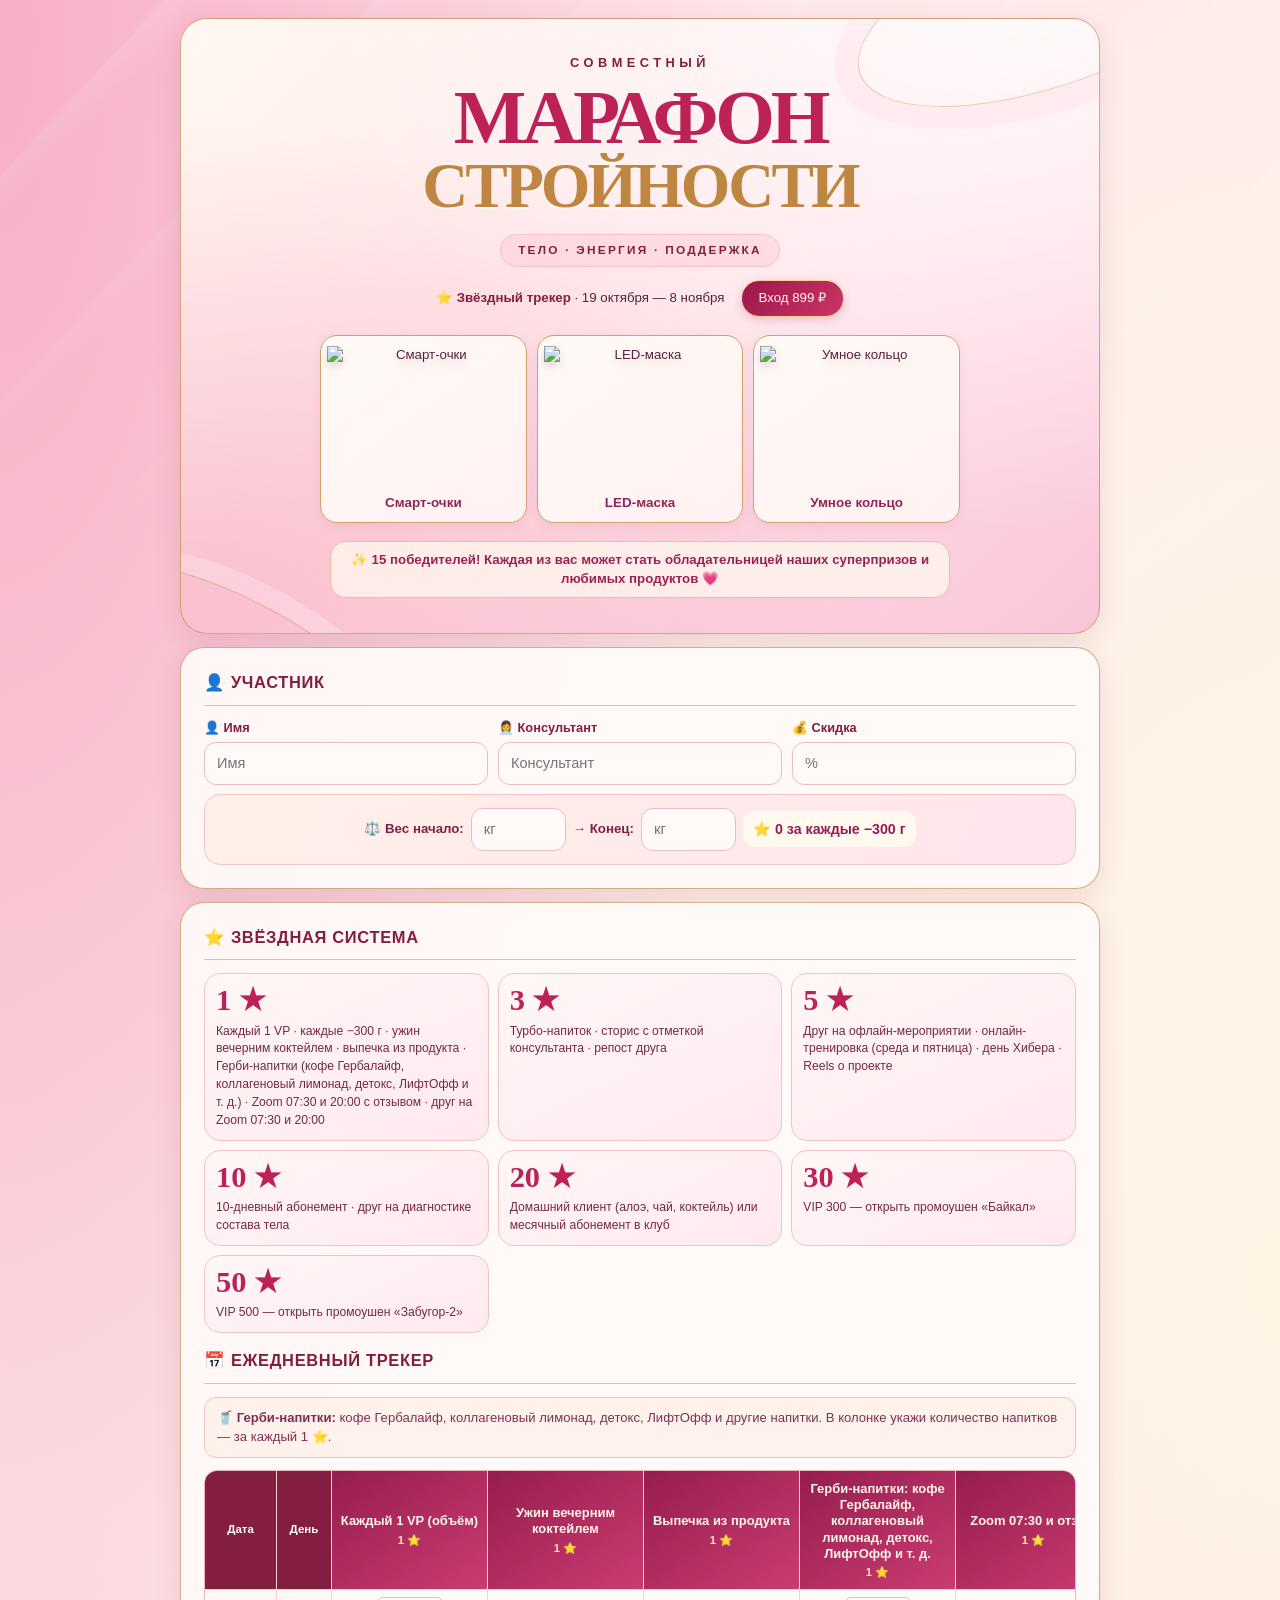
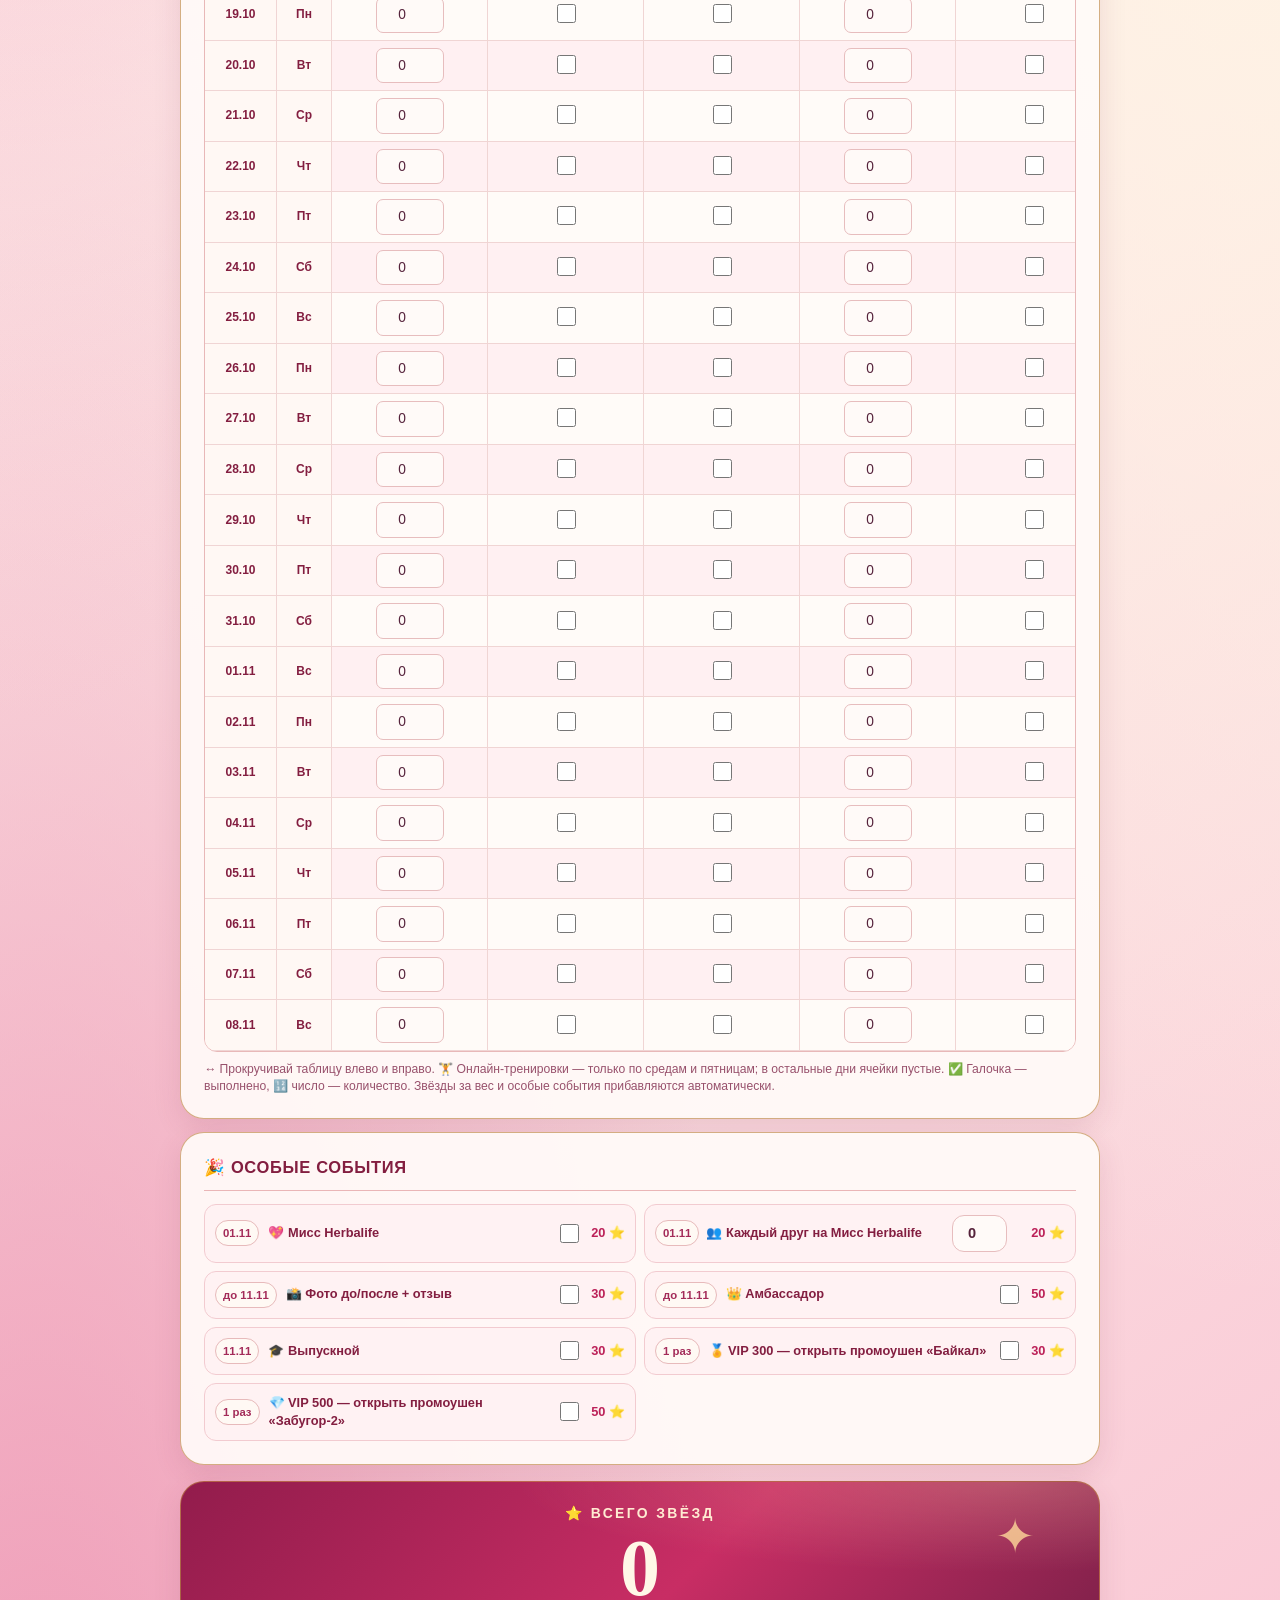
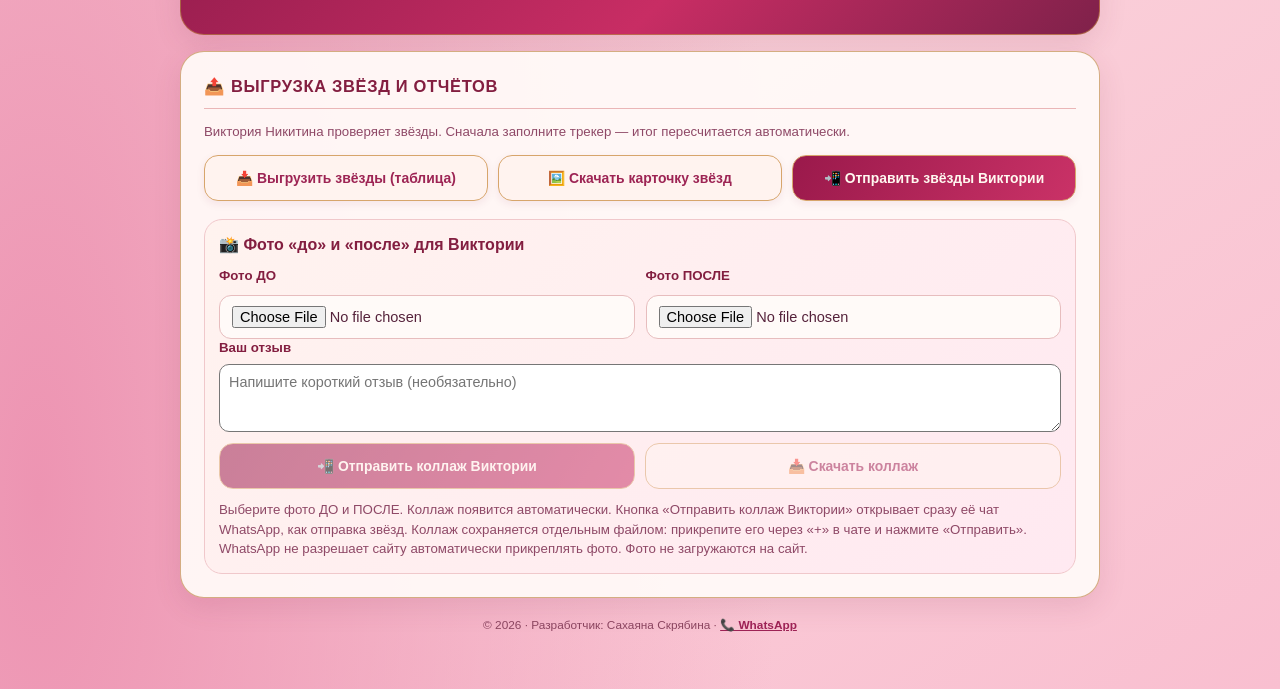
==== commit 529fb93d: "Move VIP 300/500 to once-only special events; online training only Wed and Fri; preserve earlier mar" ====
--- a/index.html
+++ b/index.html
@@ -208,7 +208,7 @@
     <div class="reward-guide">
       <div class="reward-card"><div class="reward-score">1 ★</div><div class="reward-list">Каждый 1 VP · каждые −300 г · ужин вечерним коктейлем · выпечка из продукта · Герби-напитки (кофе Гербалайф, коллагеновый лимонад, детокс, ЛифтОфф и т. д.) · Zoom 07:30 и 20:00 с отзывом · друг на Zoom 07:30 и 20:00</div></div>
       <div class="reward-card"><div class="reward-score">3 ★</div><div class="reward-list">Турбо-напиток · сторис с отметкой консультанта · репост друга</div></div>
-      <div class="reward-card"><div class="reward-score">5 ★</div><div class="reward-list">Друг на офлайн-мероприятии · онлайн-тренировка · день Хибера · Reels о проекте</div></div>
+      <div class="reward-card"><div class="reward-score">5 ★</div><div class="reward-list">Друг на офлайн-мероприятии · онлайн-тренировка (среда и пятница) · день Хибера · Reels о проекте</div></div>
       <div class="reward-card"><div class="reward-score">10 ★</div><div class="reward-list">10-дневный абонемент · друг на диагностике состава тела</div></div>
       <div class="reward-card"><div class="reward-score">20 ★</div><div class="reward-list">Домашний клиент (алоэ, чай, коктейль) или месячный абонемент в клуб</div></div>
       <div class="reward-card"><div class="reward-score">30 ★</div><div class="reward-list">VIP 300 — открыть промоушен «Байкал»</div></div>
@@ -222,7 +222,7 @@
         <tbody id="tableBody"></tbody>
       </table>
     </div>
-    <div class="note">↔️ Прокручивай таблицу влево и вправо: названия заданий написаны полностью. ✅ Галочка — выполнил(а) задание, 🔢 число — сколько раз или человек. Звёзды за вес и события прибавляются автоматически.</div>
+    <div class="note">↔️ Прокручивай таблицу влево и вправо. 🏋️ Онлайн-тренировки — только по средам и пятницам; в остальные дни ячейки пустые. ✅ Галочка — выполнено, 🔢 число — количество. Звёзды за вес и особые события прибавляются автоматически.</div>
   </section>
 
   <section class="section">
@@ -233,6 +233,8 @@
       <label class="special-row"><span class="event-date">до 11.11</span><span class="special-label">📸 Фото до/после + отзыв</span><input type="checkbox" id="photo"><span>30 ⭐</span></label>
       <label class="special-row"><span class="event-date">до 11.11</span><span class="special-label">👑 Амбассадор</span><input type="checkbox" id="ambassador"><span>50 ⭐</span></label>
       <label class="special-row"><span class="event-date">11.11</span><span class="special-label">🎓 Выпускной</span><input type="checkbox" id="graduation"><span>30 ⭐</span></label>
+      <label class="special-row"><span class="event-date">1 раз</span><span class="special-label">🏅 VIP 300 — открыть промоушен «Байкал»</span><input type="checkbox" id="vip300"><span>30 ⭐</span></label>
+      <label class="special-row"><span class="event-date">1 раз</span><span class="special-label">💎 VIP 500 — открыть промоушен «Забугор-2»</span><input type="checkbox" id="vip500"><span>50 ⭐</span></label>
     </div>
   </section>
 
@@ -327,6 +329,7 @@
     DAYS.push(WEEKDAYS[d.getUTCDay()]);
   }
   const OLD_DATES=Array.from({length:11},(_,i)=>String(i+1).padStart(2,'0')+'.11');
+  const isTrainingDay = i => DAYS[i]==='Ср' || DAYS[i]==='Пт';
   const ACTIVITIES = [
     {key:'vp',short:'Каждый 1 VP (объём)',title:'Каждый 1 VP (балл объёма)',points:1,type:'num'},
     {key:'dinner',short:'Ужин вечерним коктейлем',title:'Ужин вечерним коктейлем',points:1,type:'check'},
@@ -345,12 +348,10 @@
     {key:'reels',short:'Рилс по теме проекта',title:'Рилс по теме проекта',points:5,type:'check'},
     {key:'sub10',short:'10-дневный абонемент',title:'10-дневный абонемент',points:10,type:'check'},
     {key:'diagnostic',short:'Друг на диагностике состава тела',title:'Друг на диагностике состава тела (количество)',points:10,type:'num'},
-    {key:'homeClient',short:'Домашний клиент или месячный абонемент',title:'Домашний клиент или месячный абонемент (количество)',points:20,type:'num'},
-    {key:'vip300',short:'VIP 300 — промо «Байкал»',title:'VIP 300 — промоушен Байкал',points:30,type:'check'},
-    {key:'vip500',short:'VIP 500 — промо «Забугор-2»',title:'VIP 500 — промоушен Забугор-2',points:50,type:'check'}
+    {key:'homeClient',short:'Домашний клиент или месячный абонемент',title:'Домашний клиент или месячный абонемент (количество)',points:20,type:'num'}
   ];
-  const EVENT_POINTS = {miss:20,missFriends:20,photo:30,ambassador:50,graduation:30};
-  const EVENT_LABELS = {miss:'Мисс Herbalife (01.11)',missFriends:'Друзья на Мисс Herbalife (01.11)',photo:'Фото до/после + отзыв (до 11.11)',ambassador:'Амбассадор (до 11.11)',graduation:'Выпускной (11.11)'};
+  const EVENT_POINTS = {miss:20,missFriends:20,photo:30,ambassador:50,graduation:30,vip300:30,vip500:50};
+  const EVENT_LABELS = {miss:'Мисс Herbalife (01.11)',missFriends:'Друзья на Мисс Herbalife (01.11)',photo:'Фото до/после + отзыв (до 11.11)',ambassador:'Амбассадор (до 11.11)',graduation:'Выпускной (11.11)',vip300:'VIP 300 — Байкал (один раз)',vip500:'VIP 500 — Забугор-2 (один раз)'};
   const EVENT_IDS = Object.keys(EVENT_POINTS);
   const PROFILE_IDS = ['pName','pConsultant','pDiscount','pStartWeight','pEndWeight'];
   const PROFILE_STORAGE = {pName:'silk_v11_name',pConsultant:'silk_v11_cons',pDiscount:'silk_v11_disc',pStartWeight:'silk_v11_ws',pEndWeight:'silk_v11_we'};
@@ -378,10 +379,20 @@
   let tableData = DATES.map(emptyDay);
   function load(){
     const stored = get(STORAGE_KEY);
+    // VIP 300 and VIP 500 were formerly daily tasks. Transfer any prior ticks only once.
+    const oldVip={vip300:false,vip500:false};
     if(stored){
       try{
         const parsed = JSON.parse(stored);
         if(Array.isArray(parsed.table)){
+          for(const oldDay of parsed.table){
+            if(oldDay?.vip300===true)oldVip.vip300=true;
+            if(oldDay?.vip500===true)oldVip.vip500=true;
+          }
+          // Keep an untouched copy on this phone in case the old information is needed.
+          if((oldVip.vip300||oldVip.vip500)&&!get('slim_marathon_nov2026_before_vip_move_v1')){
+            set('slim_marathon_nov2026_before_vip_move_v1',stored);
+          }
           const savedDates=Array.isArray(parsed.dates)&&parsed.dates.length===parsed.table.length
             ?parsed.dates:(parsed.table.length===11?OLD_DATES:DATES);
           const savedByDate=new Map(savedDates.map((d,i)=>[String(d).replace('🎓',''),parsed.table[i]]));
@@ -397,7 +408,7 @@
     PROFILE_IDS.forEach(id=>{$(id).value=get(PROFILE_STORAGE[id]) || ''});
     EVENT_IDS.forEach(id=>{
       const el=$(id);
-      if(el.type==='checkbox')el.checked=get(EVENT_STORAGE_PREFIX+id)==='true';
+      if(el.type==='checkbox')el.checked=get(EVENT_STORAGE_PREFIX+id)==='true'||oldVip[id]===true;
       else el.value=get(EVENT_STORAGE_PREFIX+id) || '0';
     });
     renderTable();
@@ -420,7 +431,9 @@
       ACTIVITIES.forEach(item=>{
         const desc=item.title+' — '+item.points+' звезд за выполнение, день '+DATES[i];
         rows+='<td>';
-        if(item.type==='check'){
+        if(item.key==='training'&&!isTrainingDay(i)){
+          // No checkbox or placeholder outside Wednesday and Friday.
+        }else if(item.type==='check'){
           rows+='<input type="checkbox" data-day="'+i+'" data-col="'+item.key+'" aria-label="'+desc+'" '+(day[item.key]?'checked':'')+'>';
         }else{
           rows+='<input type="number" min="0" step="1" inputmode="numeric" data-day="'+i+'" data-col="'+item.key+'" aria-label="'+desc+'" value="'+day[item.key]+'" title="'+item.title+'">';
@@ -433,8 +446,9 @@
   }
   function calc(){
     let total=0;
-    tableData.forEach(day=>{
+    tableData.forEach((day,i)=>{
       ACTIVITIES.forEach(item=>{
+        if(item.key==='training'&&!isTrainingDay(i))return;
         const v=normalise(item,day[item.key]);
         total+=item.points*(item.type==='check'&&item.key!=='story'?(v?1:0):v);
       });
@@ -463,6 +477,7 @@
     const rowIndex=Number(el.dataset.day);
     const item=ACTIVITIES.find(a=>a.key===el.dataset.col);
     if(!item||!Number.isInteger(rowIndex)||rowIndex<0||rowIndex>=tableData.length)return;
+    if(item.key==='training'&&!isTrainingDay(rowIndex))return;
     tableData[rowIndex][item.key]=normalise(item,item.type==='check'?el.checked:el.value);
     calc();
   }
@@ -476,8 +491,9 @@
     PROFILE_IDS.forEach(id=>$(id).addEventListener('input',calc));
   }
 
-  function rowTotal(day){
+  function rowTotal(day,i){
     return ACTIVITIES.reduce((sum,item)=>{
+      if(item.key==='training'&&!isTrainingDay(i))return sum;
       const n=normalise(item,day[item.key]);
       return sum+item.points*(item.type==='check'&&item.key!=='story'?(n?1:0):n);
     },0);
@@ -495,7 +511,7 @@
     return Math.floor(Math.round((start-end)*1000)/300);
   }
   function getReport(){
-    const byDay=tableData.map(rowTotal);
+    const byDay=tableData.map((day,i)=>rowTotal(day,i));
     const daily=byDay.reduce((sum,v)=>sum+v,0);
     const events=eventTotal();
     const weight=getWeightStars();
@@ -550,7 +566,7 @@
       ['Дата',...ACTIVITIES.map(a=>a.title),'Звёзд за день']
     ];
     tableData.forEach((day,i)=>{
-      rows.push([DATES[i].replace('🎓',''),...ACTIVITIES.map(a=>day[a.key]),r.byDay[i]]);
+      rows.push([DATES[i].replace('🎓',''),...ACTIVITIES.map(a=>a.key==='training'&&!isTrainingDay(i)?'':day[a.key]),r.byDay[i]]);
     });
     rows.push(['Ежедневные звёзды',r.daily],['События',r.events],['Снижение веса',r.weight],['ИТОГО',r.total]);
     EVENT_IDS.forEach(id=>{
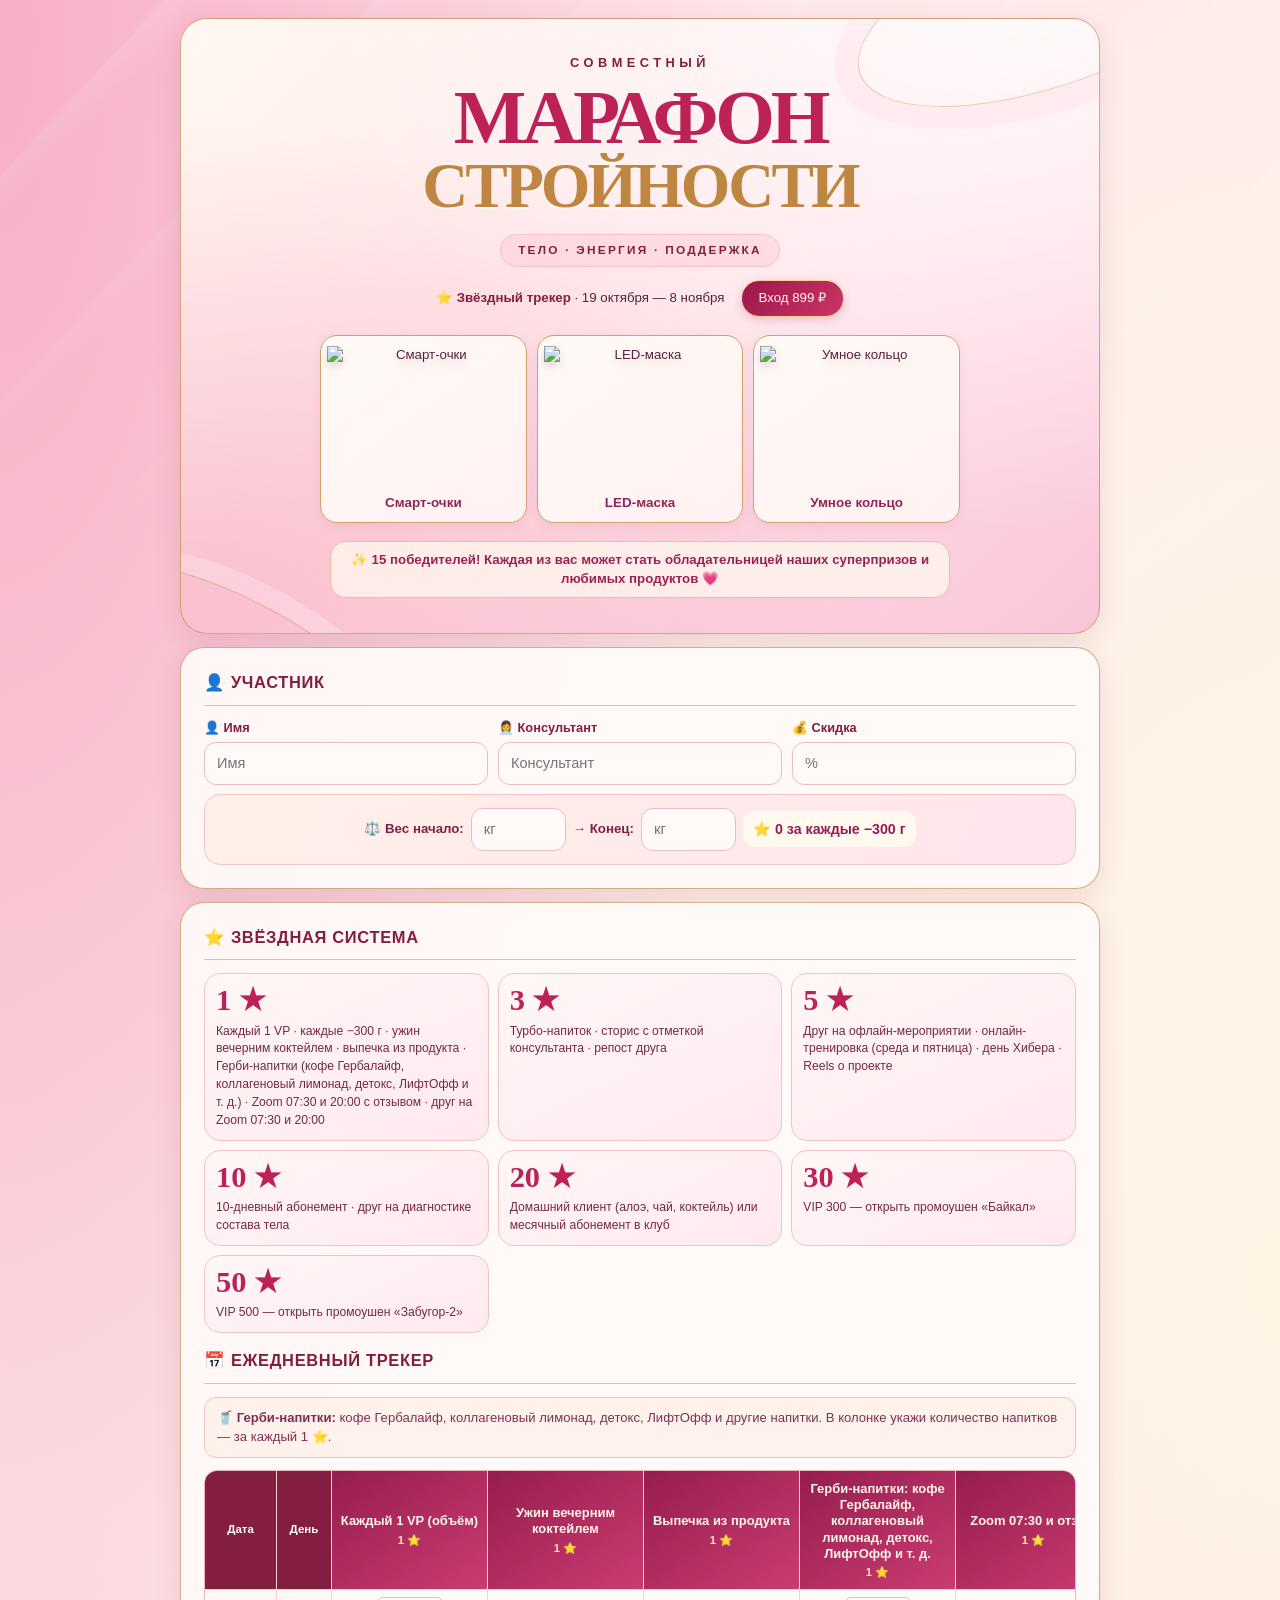
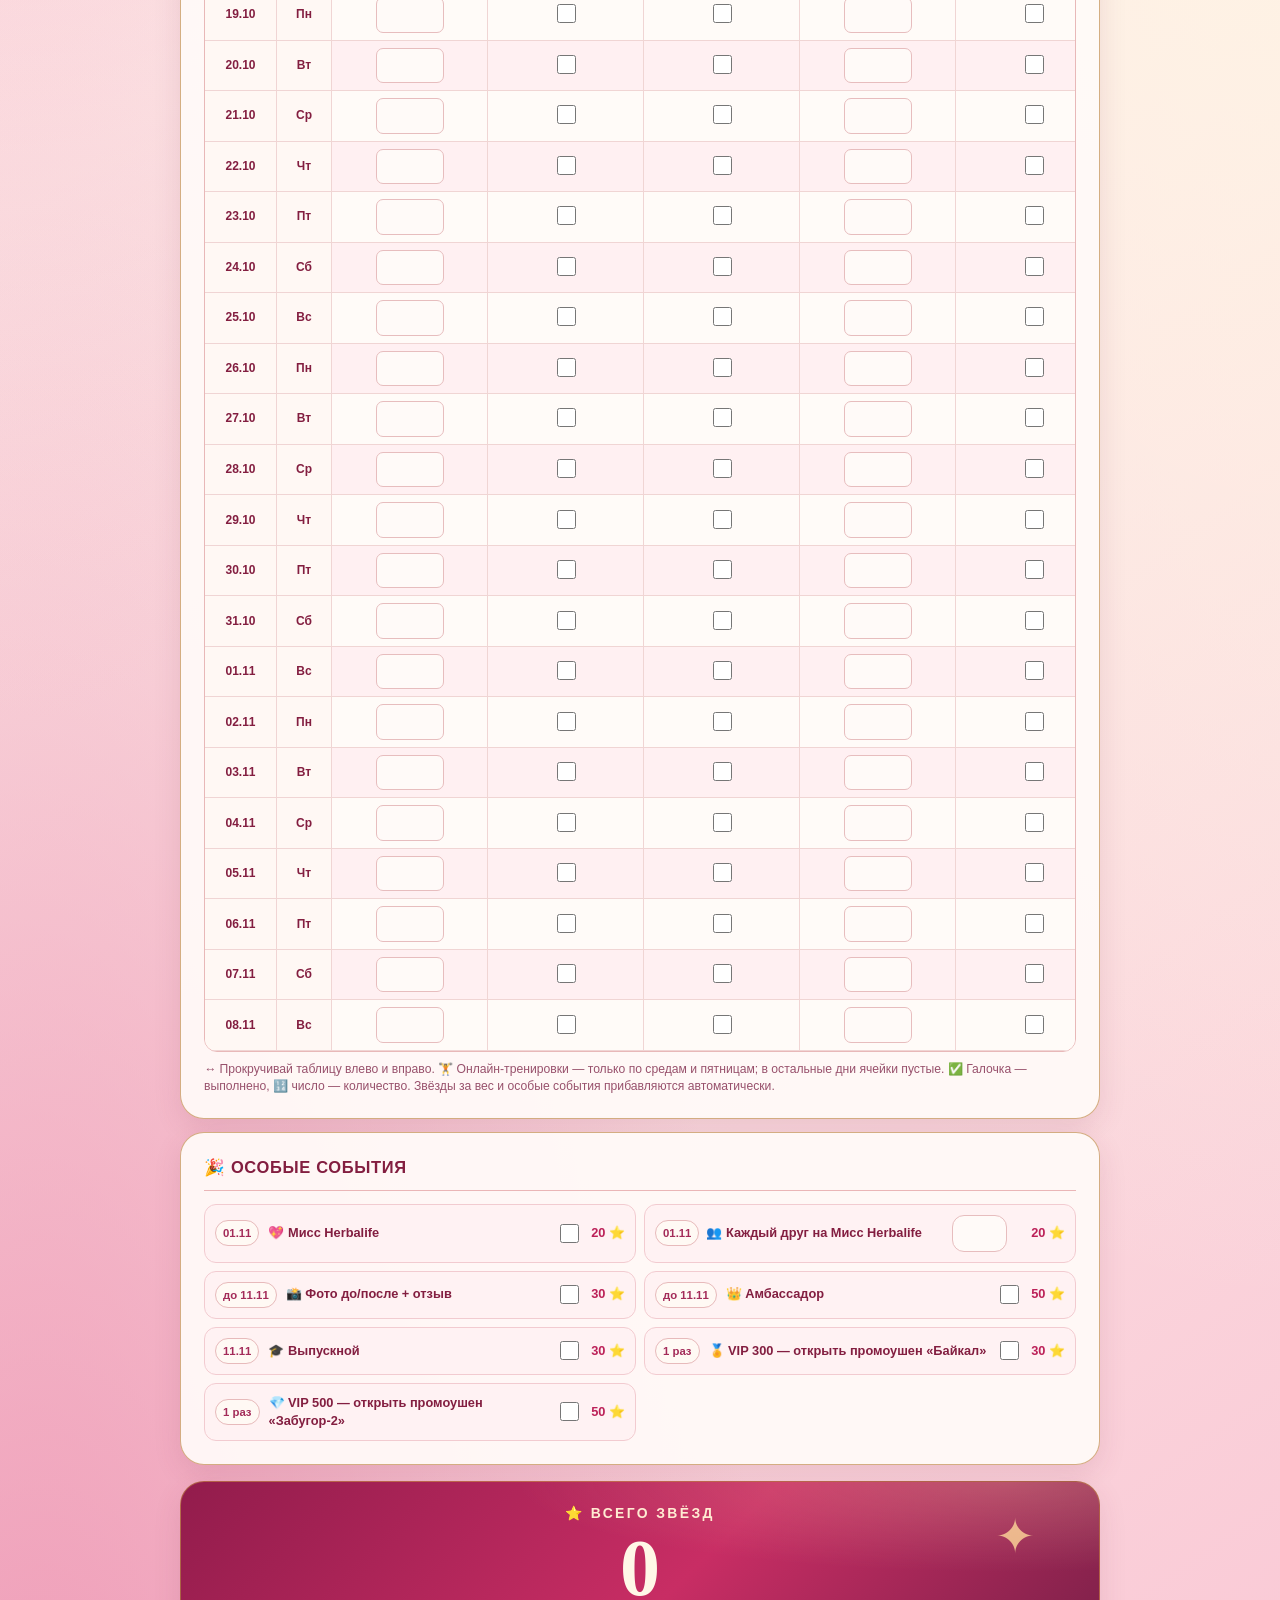
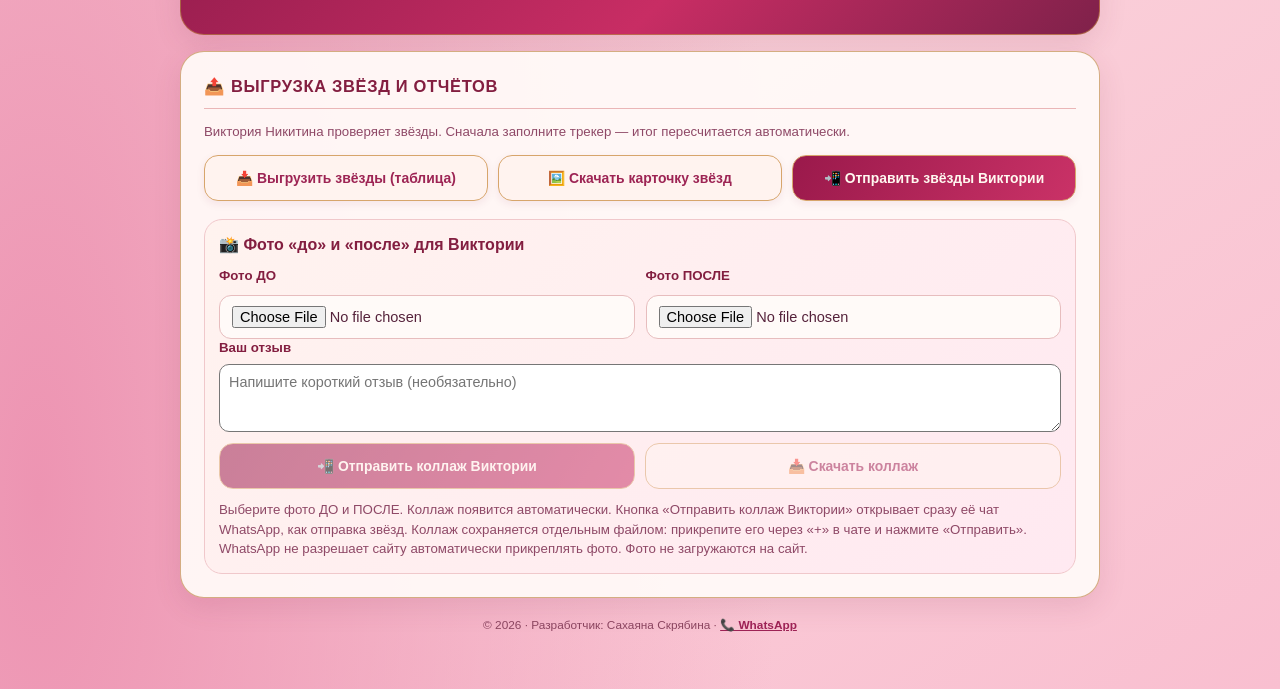
==== commit 414e3ad9: "Hide empty zero counters in daily tracker and special events without modifying saved scores" ====
--- a/index.html
+++ b/index.html
@@ -229,7 +229,7 @@
     <div class="section-title">🎉 ОСОБЫЕ СОБЫТИЯ</div>
     <div class="special-block">
       <label class="special-row"><span class="event-date">01.11</span><span class="special-label">💖 Мисс Herbalife</span><input type="checkbox" id="miss"><span>20 ⭐</span></label>
-      <label class="special-row friend-event-row"><span class="event-date">01.11</span><span class="special-label">👥 Каждый друг на Мисс Herbalife</span><input type="number" min="0" step="1" inputmode="numeric" id="missFriends" value="0" aria-label="Количество друзей на Мисс Herbalife"><span>20 ⭐</span></label>
+      <label class="special-row friend-event-row"><span class="event-date">01.11</span><span class="special-label">👥 Каждый друг на Мисс Herbalife</span><input type="number" min="0" step="1" inputmode="numeric" id="missFriends" value="" aria-label="Количество друзей на Мисс Herbalife"><span>20 ⭐</span></label>
       <label class="special-row"><span class="event-date">до 11.11</span><span class="special-label">📸 Фото до/после + отзыв</span><input type="checkbox" id="photo"><span>30 ⭐</span></label>
       <label class="special-row"><span class="event-date">до 11.11</span><span class="special-label">👑 Амбассадор</span><input type="checkbox" id="ambassador"><span>50 ⭐</span></label>
       <label class="special-row"><span class="event-date">11.11</span><span class="special-label">🎓 Выпускной</span><input type="checkbox" id="graduation"><span>30 ⭐</span></label>
@@ -409,7 +409,10 @@
     EVENT_IDS.forEach(id=>{
       const el=$(id);
       if(el.type==='checkbox')el.checked=get(EVENT_STORAGE_PREFIX+id)==='true'||oldVip[id]===true;
-      else el.value=get(EVENT_STORAGE_PREFIX+id) || '0';
+      else{
+        const count=normalise({type:'num'},get(EVENT_STORAGE_PREFIX+id));
+        el.value=count>0?String(count):'';
+      }
     });
     renderTable();
     calc();
@@ -436,7 +439,7 @@
         }else if(item.type==='check'){
           rows+='<input type="checkbox" data-day="'+i+'" data-col="'+item.key+'" aria-label="'+desc+'" '+(day[item.key]?'checked':'')+'>';
         }else{
-          rows+='<input type="number" min="0" step="1" inputmode="numeric" data-day="'+i+'" data-col="'+item.key+'" aria-label="'+desc+'" value="'+day[item.key]+'" title="'+item.title+'">';
+          rows+='<input type="number" min="0" step="1" inputmode="numeric" data-day="'+i+'" data-col="'+item.key+'" aria-label="'+desc+'" value="'+(normalise(item,day[item.key])||'')+'" title="'+item.title+'">';
         }
         rows+='</td>';
       });
@@ -479,6 +482,7 @@
     if(!item||!Number.isInteger(rowIndex)||rowIndex<0||rowIndex>=tableData.length)return;
     if(item.key==='training'&&!isTrainingDay(rowIndex))return;
     tableData[rowIndex][item.key]=normalise(item,item.type==='check'?el.checked:el.value);
+    if(e.type==='change'&&item.type==='num'&&tableData[rowIndex][item.key]===0)el.value='';
     calc();
   }
   function bind(){
@@ -487,6 +491,10 @@
     EVENT_IDS.forEach(id=>{
       const el=$(id);
       el.addEventListener(el.type==='checkbox'?'change':'input',calc);
+      if(el.type==='number')el.addEventListener('change',()=>{
+        if(normalise({type:'num'},el.value)===0)el.value='';
+        calc();
+      });
     });
     PROFILE_IDS.forEach(id=>$(id).addEventListener('input',calc));
   }
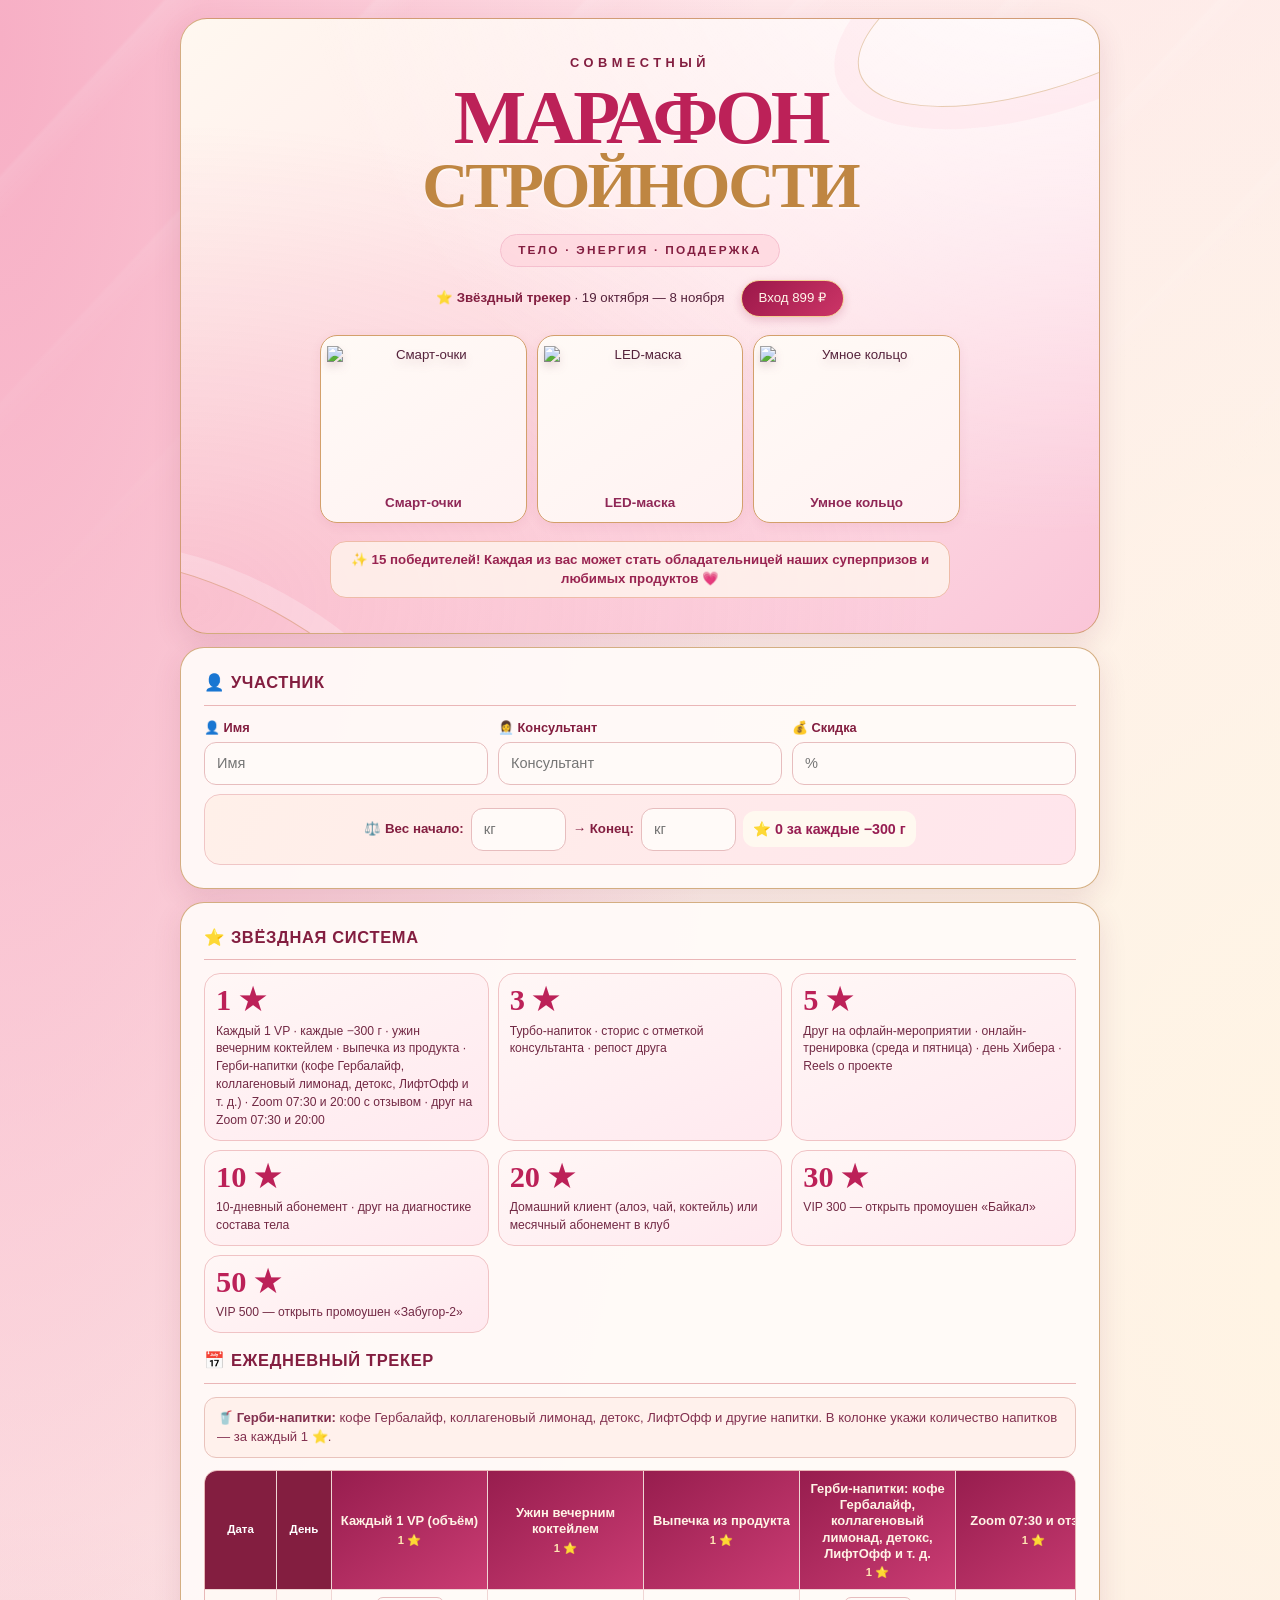
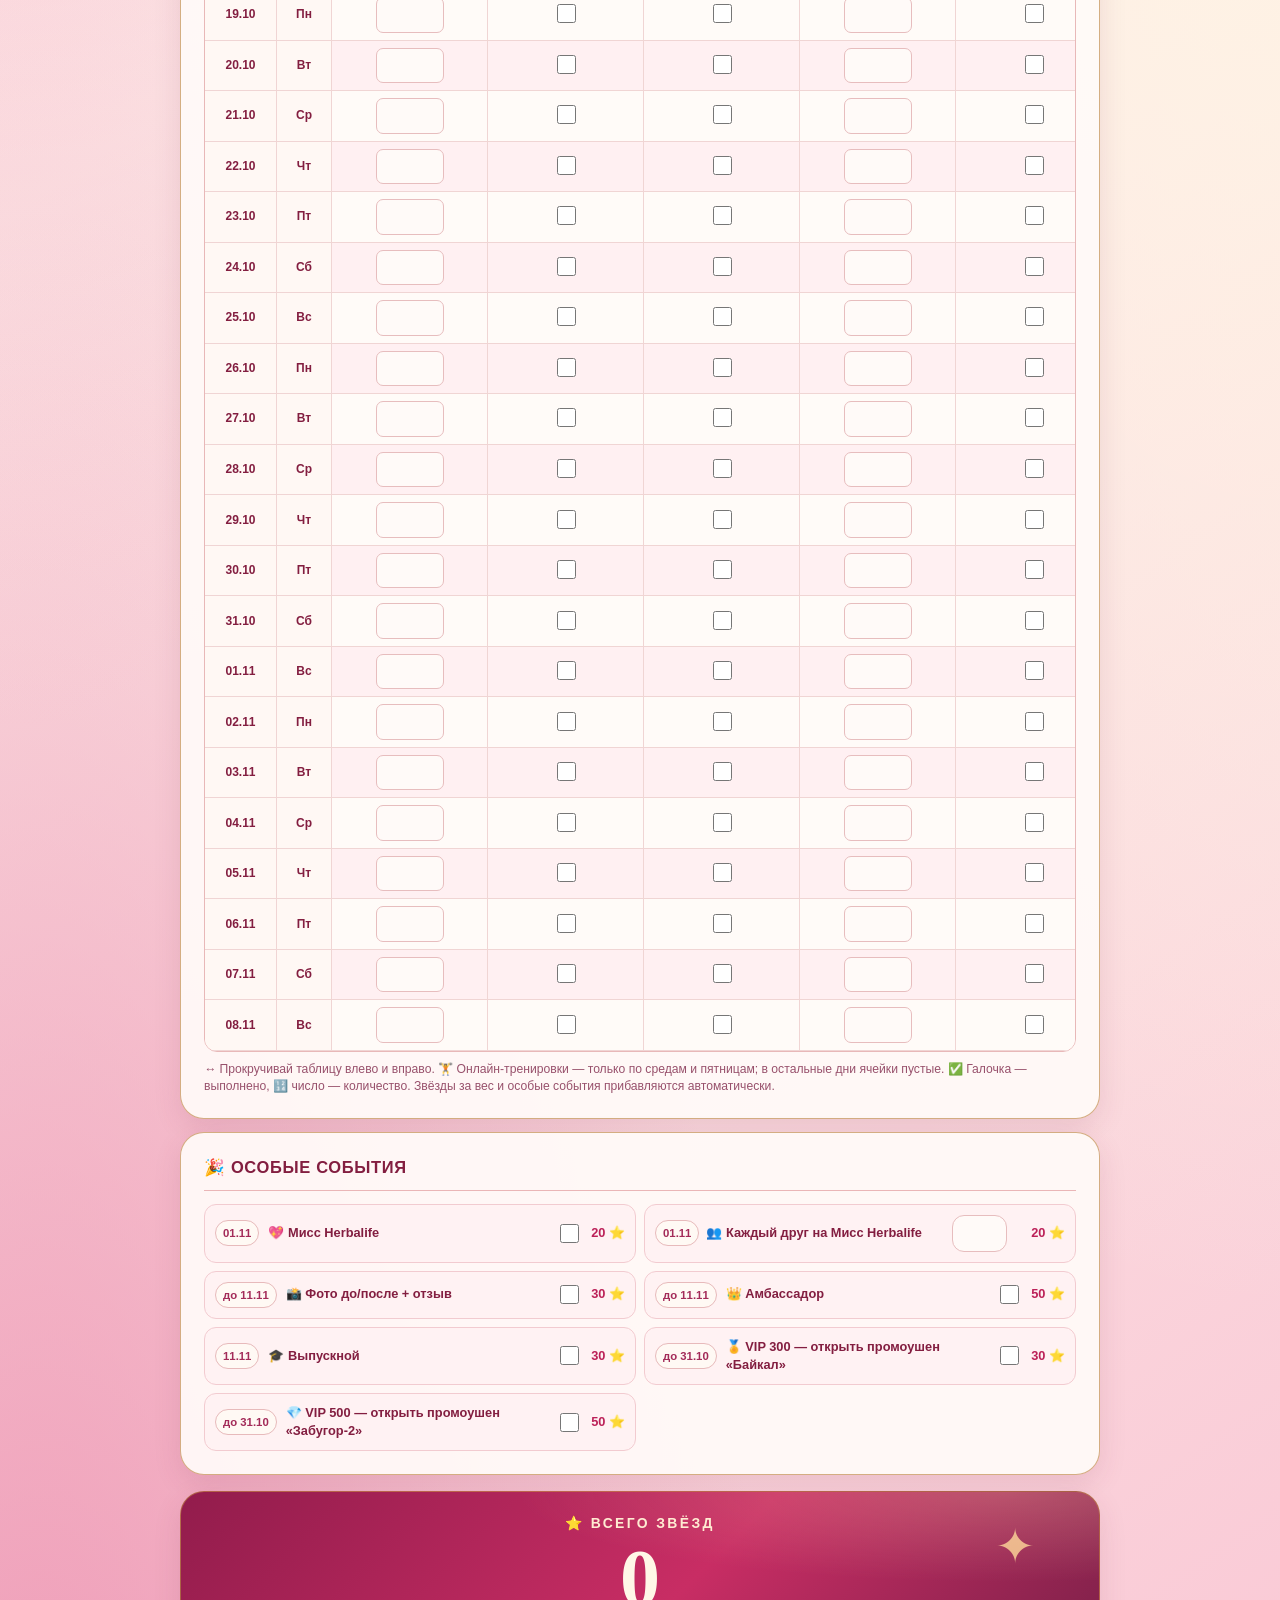
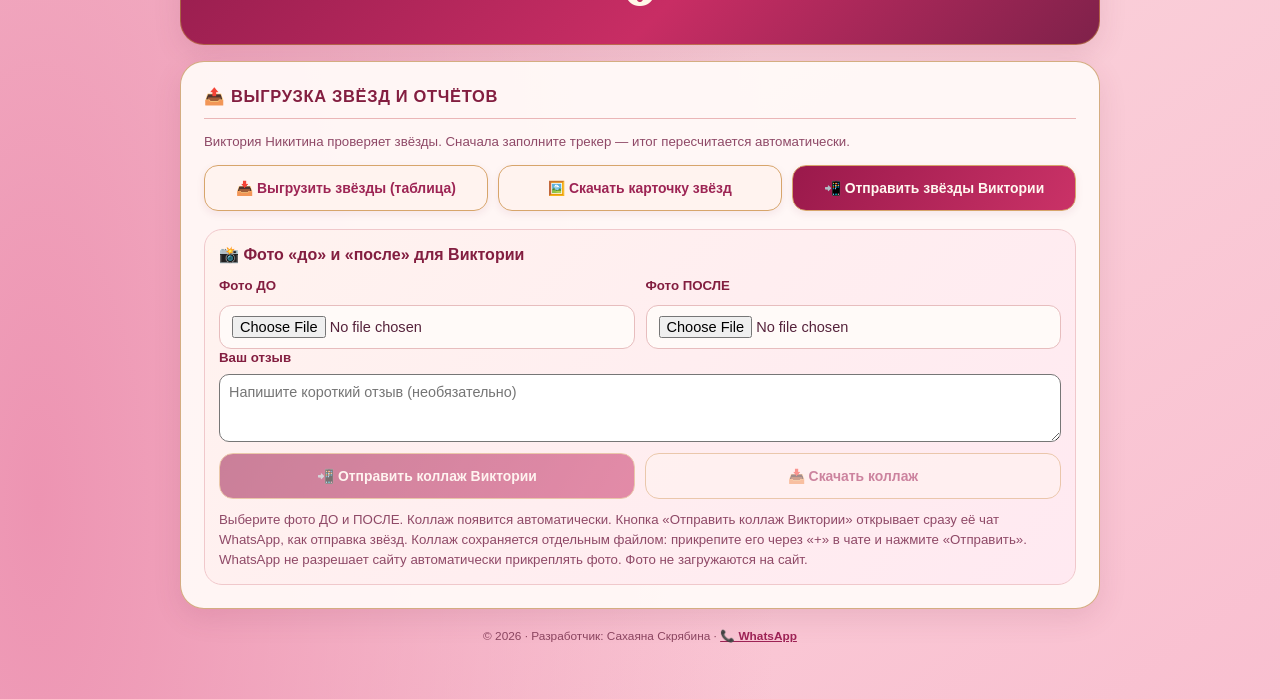
==== commit 433e4b81: "Label VIP 300 and VIP 500 special event deadlines as 31 October" ====
--- a/index.html
+++ b/index.html
@@ -233,8 +233,8 @@
       <label class="special-row"><span class="event-date">до 11.11</span><span class="special-label">📸 Фото до/после + отзыв</span><input type="checkbox" id="photo"><span>30 ⭐</span></label>
       <label class="special-row"><span class="event-date">до 11.11</span><span class="special-label">👑 Амбассадор</span><input type="checkbox" id="ambassador"><span>50 ⭐</span></label>
       <label class="special-row"><span class="event-date">11.11</span><span class="special-label">🎓 Выпускной</span><input type="checkbox" id="graduation"><span>30 ⭐</span></label>
-      <label class="special-row"><span class="event-date">1 раз</span><span class="special-label">🏅 VIP 300 — открыть промоушен «Байкал»</span><input type="checkbox" id="vip300"><span>30 ⭐</span></label>
-      <label class="special-row"><span class="event-date">1 раз</span><span class="special-label">💎 VIP 500 — открыть промоушен «Забугор-2»</span><input type="checkbox" id="vip500"><span>50 ⭐</span></label>
+      <label class="special-row"><span class="event-date">до 31.10</span><span class="special-label">🏅 VIP 300 — открыть промоушен «Байкал»</span><input type="checkbox" id="vip300"><span>30 ⭐</span></label>
+      <label class="special-row"><span class="event-date">до 31.10</span><span class="special-label">💎 VIP 500 — открыть промоушен «Забугор-2»</span><input type="checkbox" id="vip500"><span>50 ⭐</span></label>
     </div>
   </section>
 
@@ -351,7 +351,7 @@
     {key:'homeClient',short:'Домашний клиент или месячный абонемент',title:'Домашний клиент или месячный абонемент (количество)',points:20,type:'num'}
   ];
   const EVENT_POINTS = {miss:20,missFriends:20,photo:30,ambassador:50,graduation:30,vip300:30,vip500:50};
-  const EVENT_LABELS = {miss:'Мисс Herbalife (01.11)',missFriends:'Друзья на Мисс Herbalife (01.11)',photo:'Фото до/после + отзыв (до 11.11)',ambassador:'Амбассадор (до 11.11)',graduation:'Выпускной (11.11)',vip300:'VIP 300 — Байкал (один раз)',vip500:'VIP 500 — Забугор-2 (один раз)'};
+  const EVENT_LABELS = {miss:'Мисс Herbalife (01.11)',missFriends:'Друзья на Мисс Herbalife (01.11)',photo:'Фото до/после + отзыв (до 11.11)',ambassador:'Амбассадор (до 11.11)',graduation:'Выпускной (11.11)',vip300:'VIP 300 — Байкал (до 31.10)',vip500:'VIP 500 — Забугор-2 (до 31.10)'};
   const EVENT_IDS = Object.keys(EVENT_POINTS);
   const PROFILE_IDS = ['pName','pConsultant','pDiscount','pStartWeight','pEndWeight'];
   const PROFILE_STORAGE = {pName:'silk_v11_name',pConsultant:'silk_v11_cons',pDiscount:'silk_v11_disc',pStartWeight:'silk_v11_ws',pEndWeight:'silk_v11_we'};
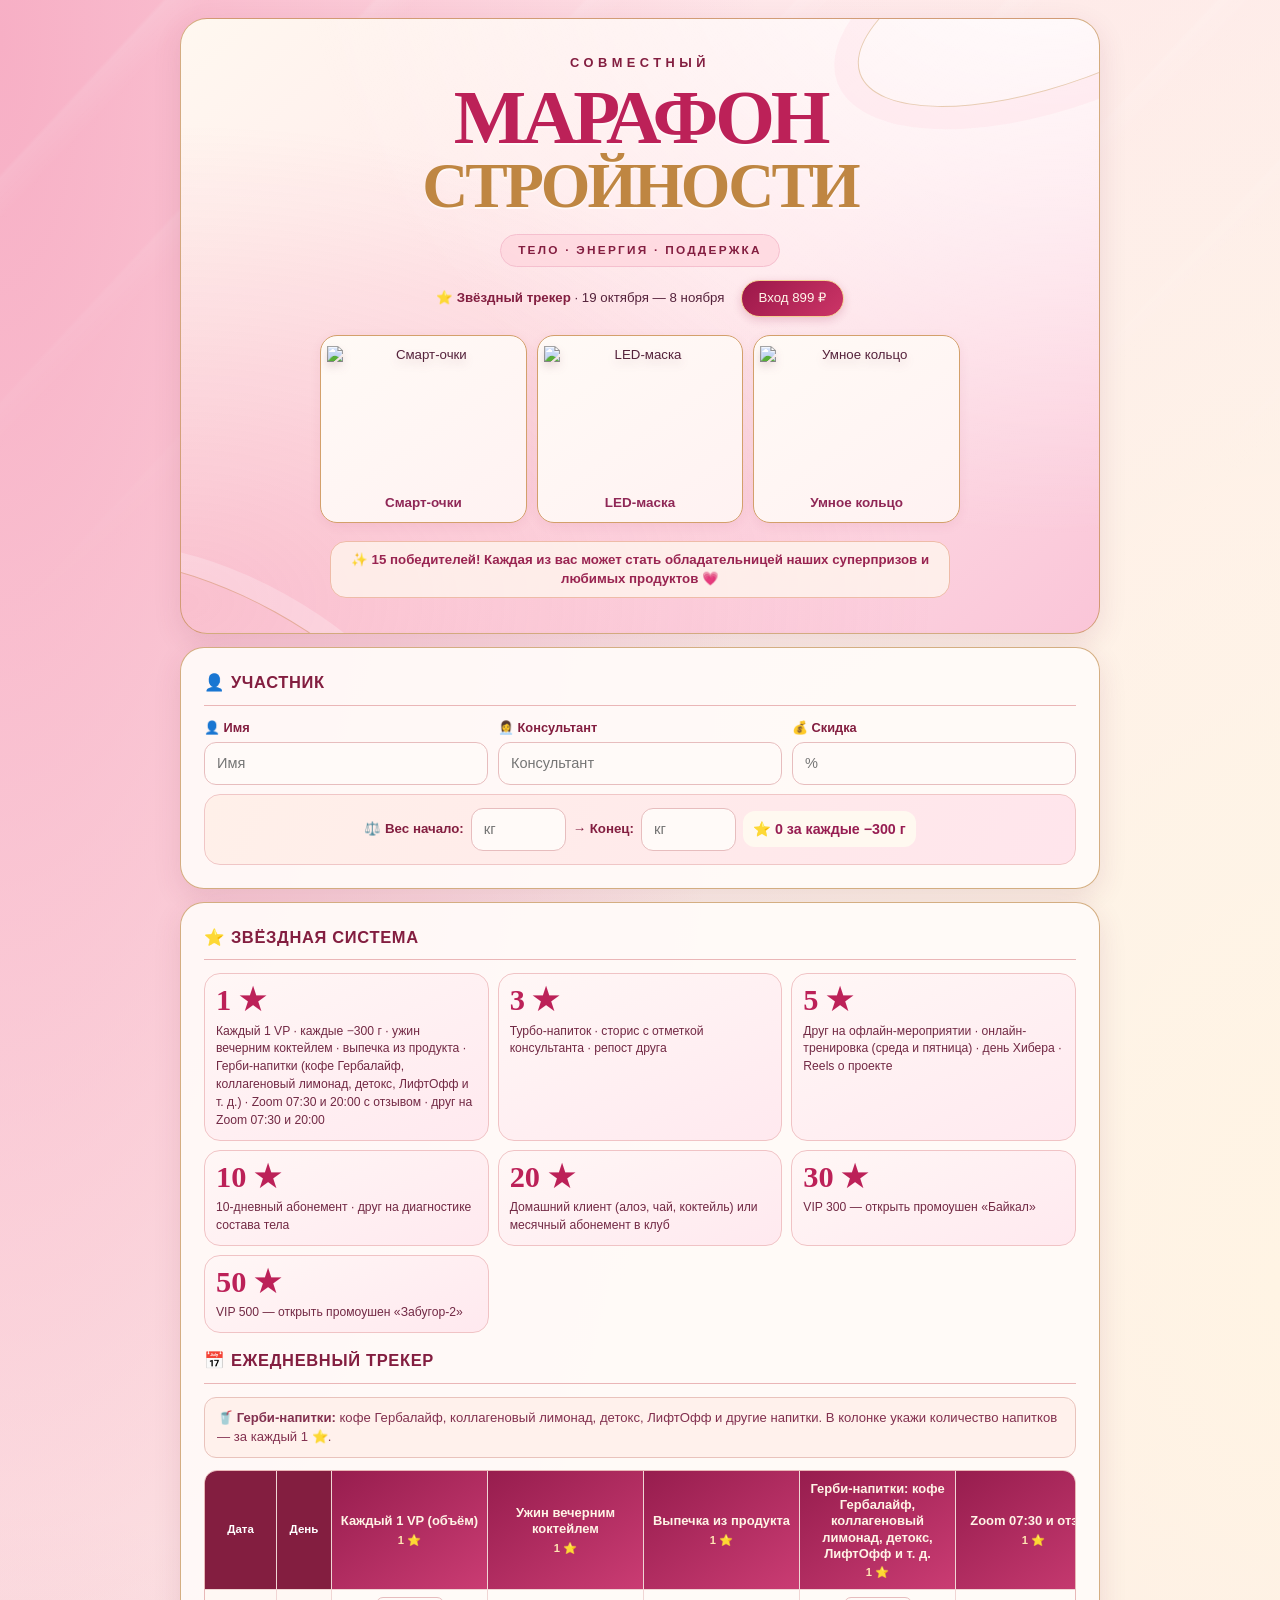
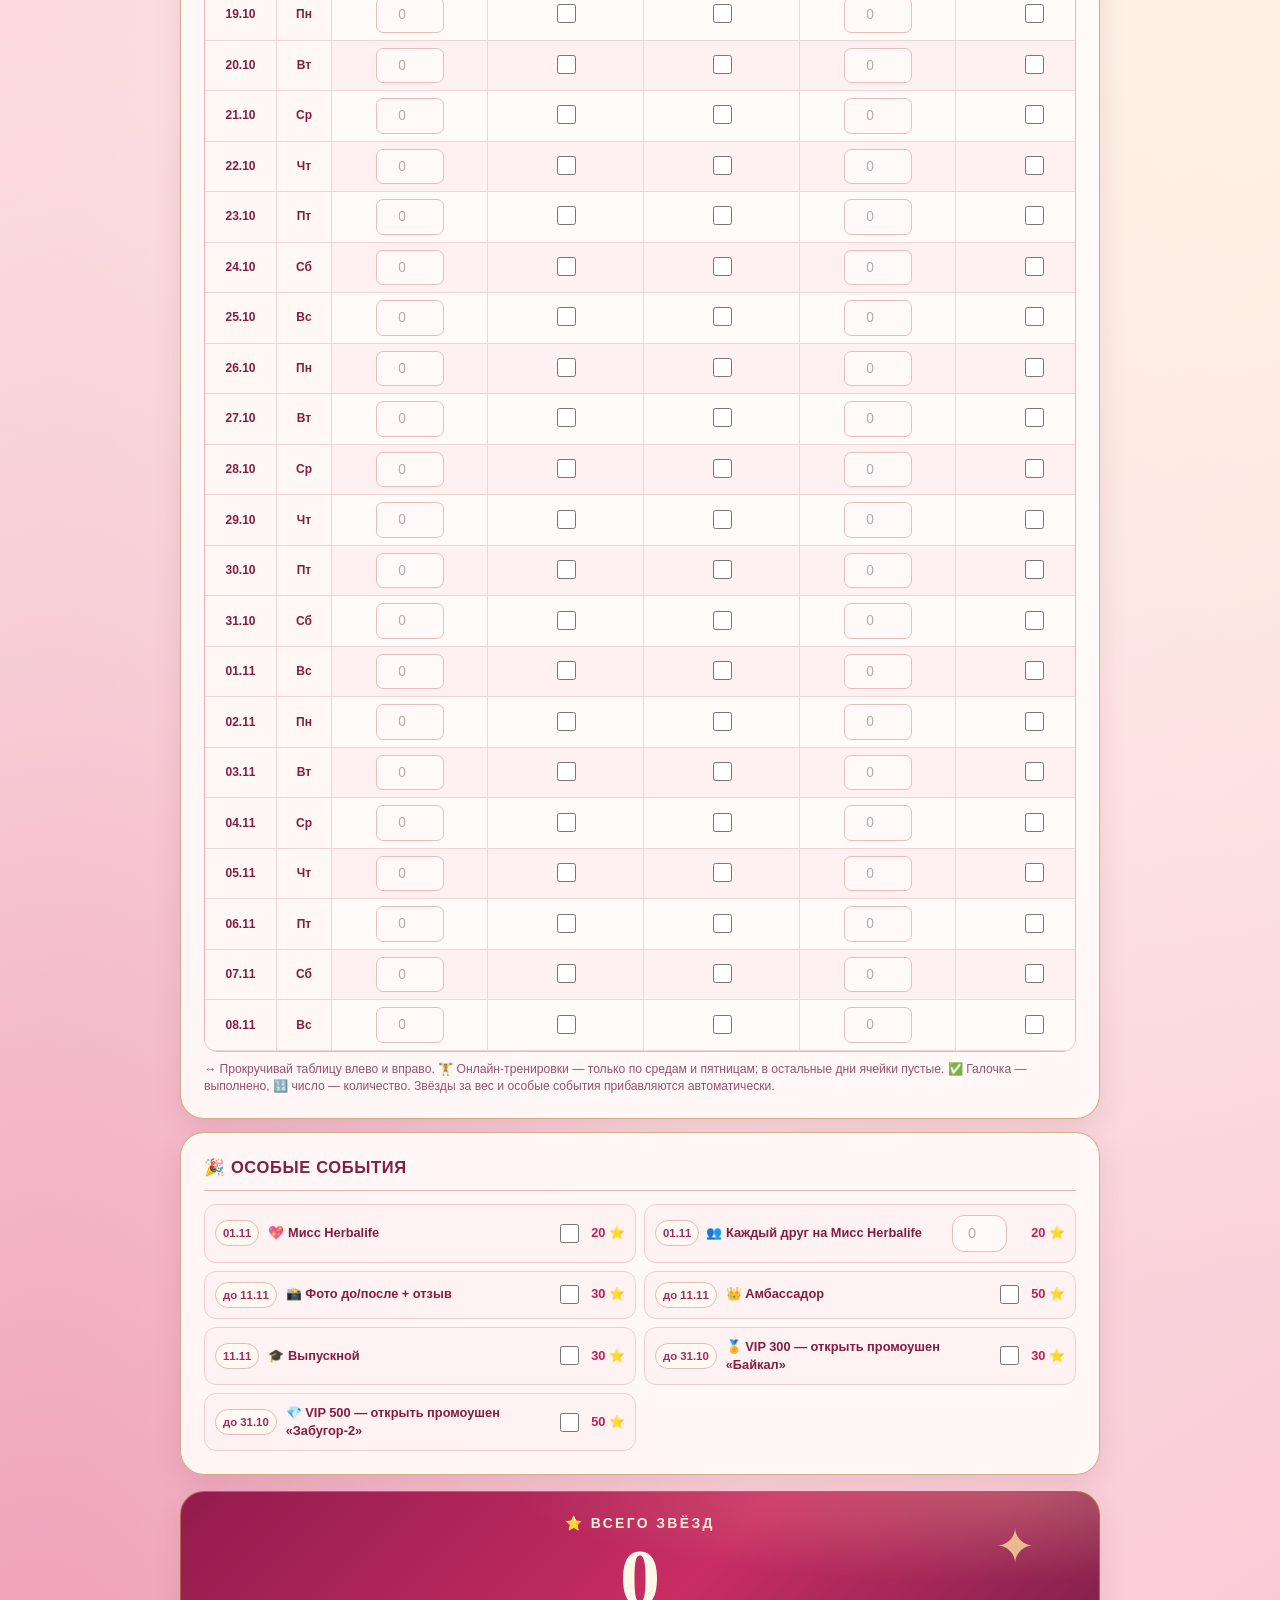
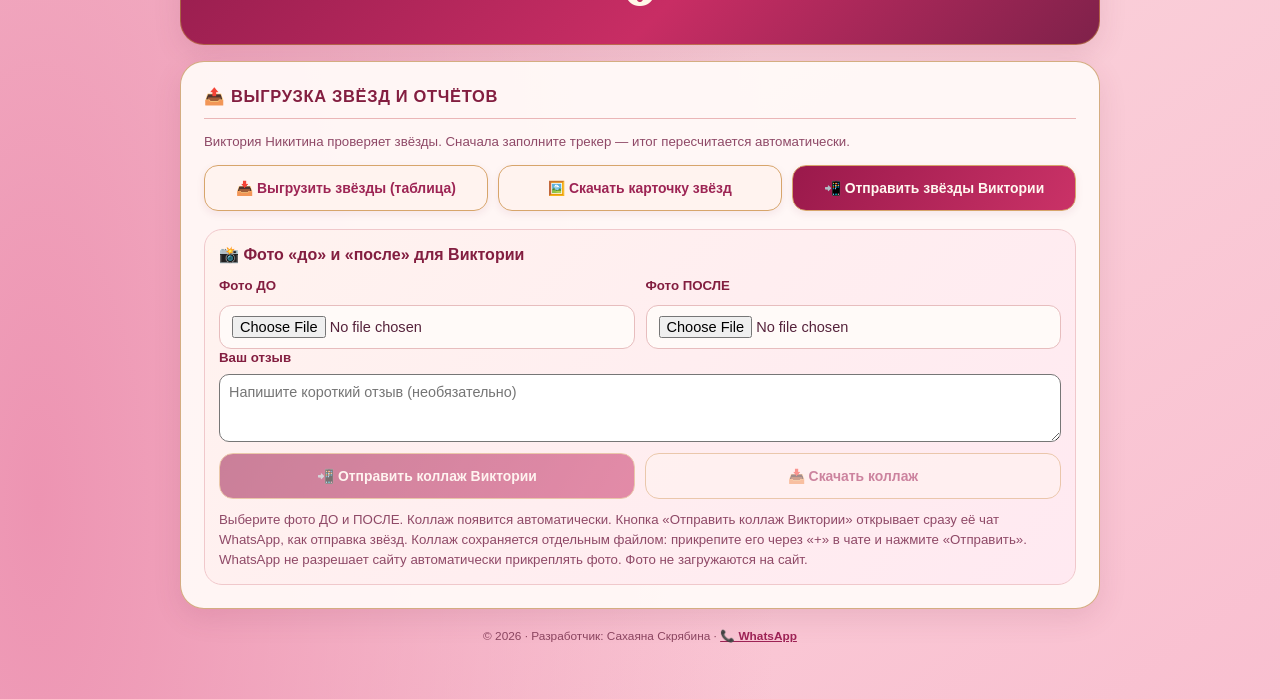
==== commit 0c3a15f9: "Show subtle zero placeholders in empty numeric tracker and event inputs" ====
--- a/index.html
+++ b/index.html
@@ -77,6 +77,9 @@
   .sticky-col2{z-index:3;left:72px;min-width:55px;width:55px}
   th.sticky-col,th.sticky-col2{z-index:5;background:var(--wine)!important;color:white}
   td input[type="number"]{width:68px;text-align:center;padding:7px 4px;border-radius:7px;font-size:.86rem}
+  /* Light guidance only: no number is saved or counted until participant enters one. */
+  .table-container input[type="number"]::placeholder,
+  .special-row input[type="number"]::placeholder{color:#b8a8ad;opacity:1;font-weight:400}
   td input[type="checkbox"]{width:19px;height:19px}
   .note{margin:9px 0 0;color:#98516c;font-size:.76rem}
   .special-block{display:grid;grid-template-columns:repeat(2,minmax(0,1fr));gap:8px}
@@ -229,7 +232,7 @@
     <div class="section-title">🎉 ОСОБЫЕ СОБЫТИЯ</div>
     <div class="special-block">
       <label class="special-row"><span class="event-date">01.11</span><span class="special-label">💖 Мисс Herbalife</span><input type="checkbox" id="miss"><span>20 ⭐</span></label>
-      <label class="special-row friend-event-row"><span class="event-date">01.11</span><span class="special-label">👥 Каждый друг на Мисс Herbalife</span><input type="number" min="0" step="1" inputmode="numeric" id="missFriends" value="" aria-label="Количество друзей на Мисс Herbalife"><span>20 ⭐</span></label>
+      <label class="special-row friend-event-row"><span class="event-date">01.11</span><span class="special-label">👥 Каждый друг на Мисс Herbalife</span><input type="number" min="0" step="1" inputmode="numeric" id="missFriends" value="" placeholder="0" aria-label="Количество друзей на Мисс Herbalife"><span>20 ⭐</span></label>
       <label class="special-row"><span class="event-date">до 11.11</span><span class="special-label">📸 Фото до/после + отзыв</span><input type="checkbox" id="photo"><span>30 ⭐</span></label>
       <label class="special-row"><span class="event-date">до 11.11</span><span class="special-label">👑 Амбассадор</span><input type="checkbox" id="ambassador"><span>50 ⭐</span></label>
       <label class="special-row"><span class="event-date">11.11</span><span class="special-label">🎓 Выпускной</span><input type="checkbox" id="graduation"><span>30 ⭐</span></label>
@@ -439,7 +442,7 @@
         }else if(item.type==='check'){
           rows+='<input type="checkbox" data-day="'+i+'" data-col="'+item.key+'" aria-label="'+desc+'" '+(day[item.key]?'checked':'')+'>';
         }else{
-          rows+='<input type="number" min="0" step="1" inputmode="numeric" data-day="'+i+'" data-col="'+item.key+'" aria-label="'+desc+'" value="'+(normalise(item,day[item.key])||'')+'" title="'+item.title+'">';
+          rows+='<input type="number" min="0" step="1" inputmode="numeric" data-day="'+i+'" data-col="'+item.key+'" aria-label="'+desc+'" placeholder="0" value="'+(normalise(item,day[item.key])||'')+'" title="'+item.title+'">';
         }
         rows+='</td>';
       });
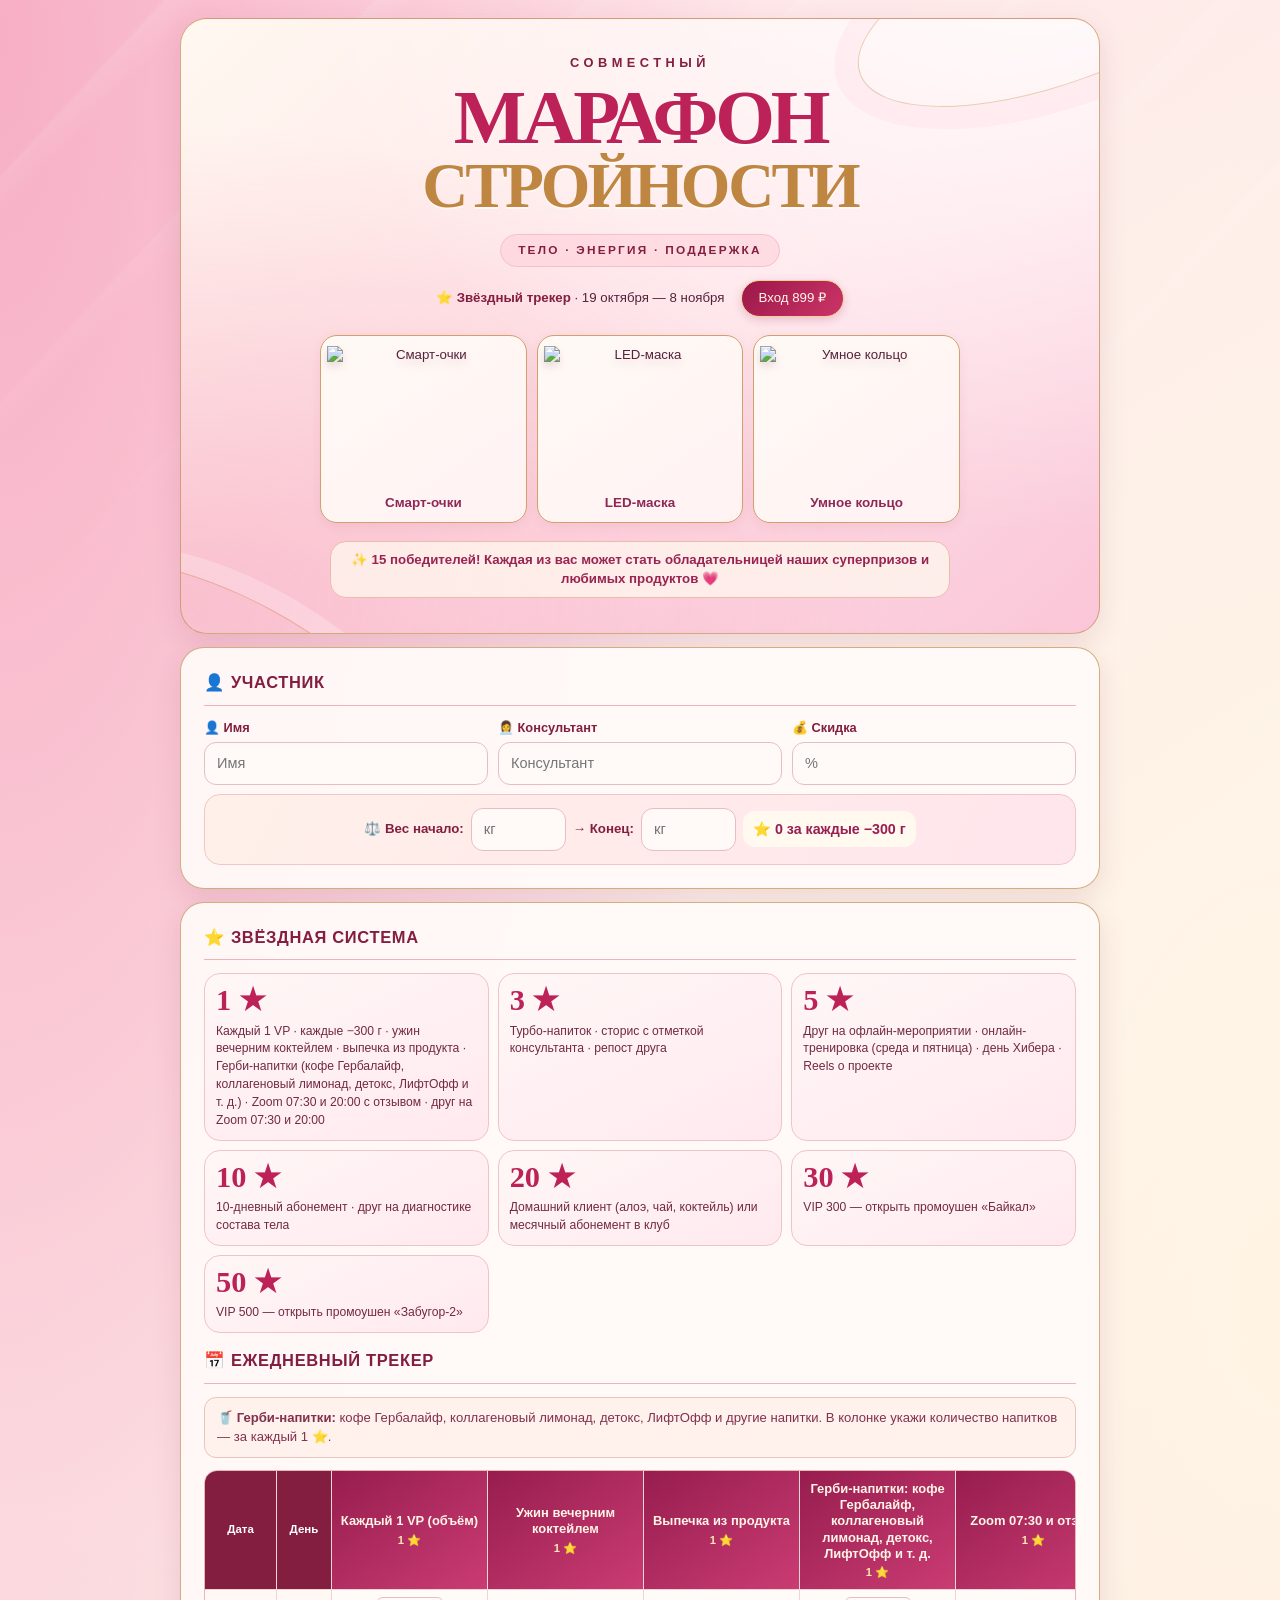
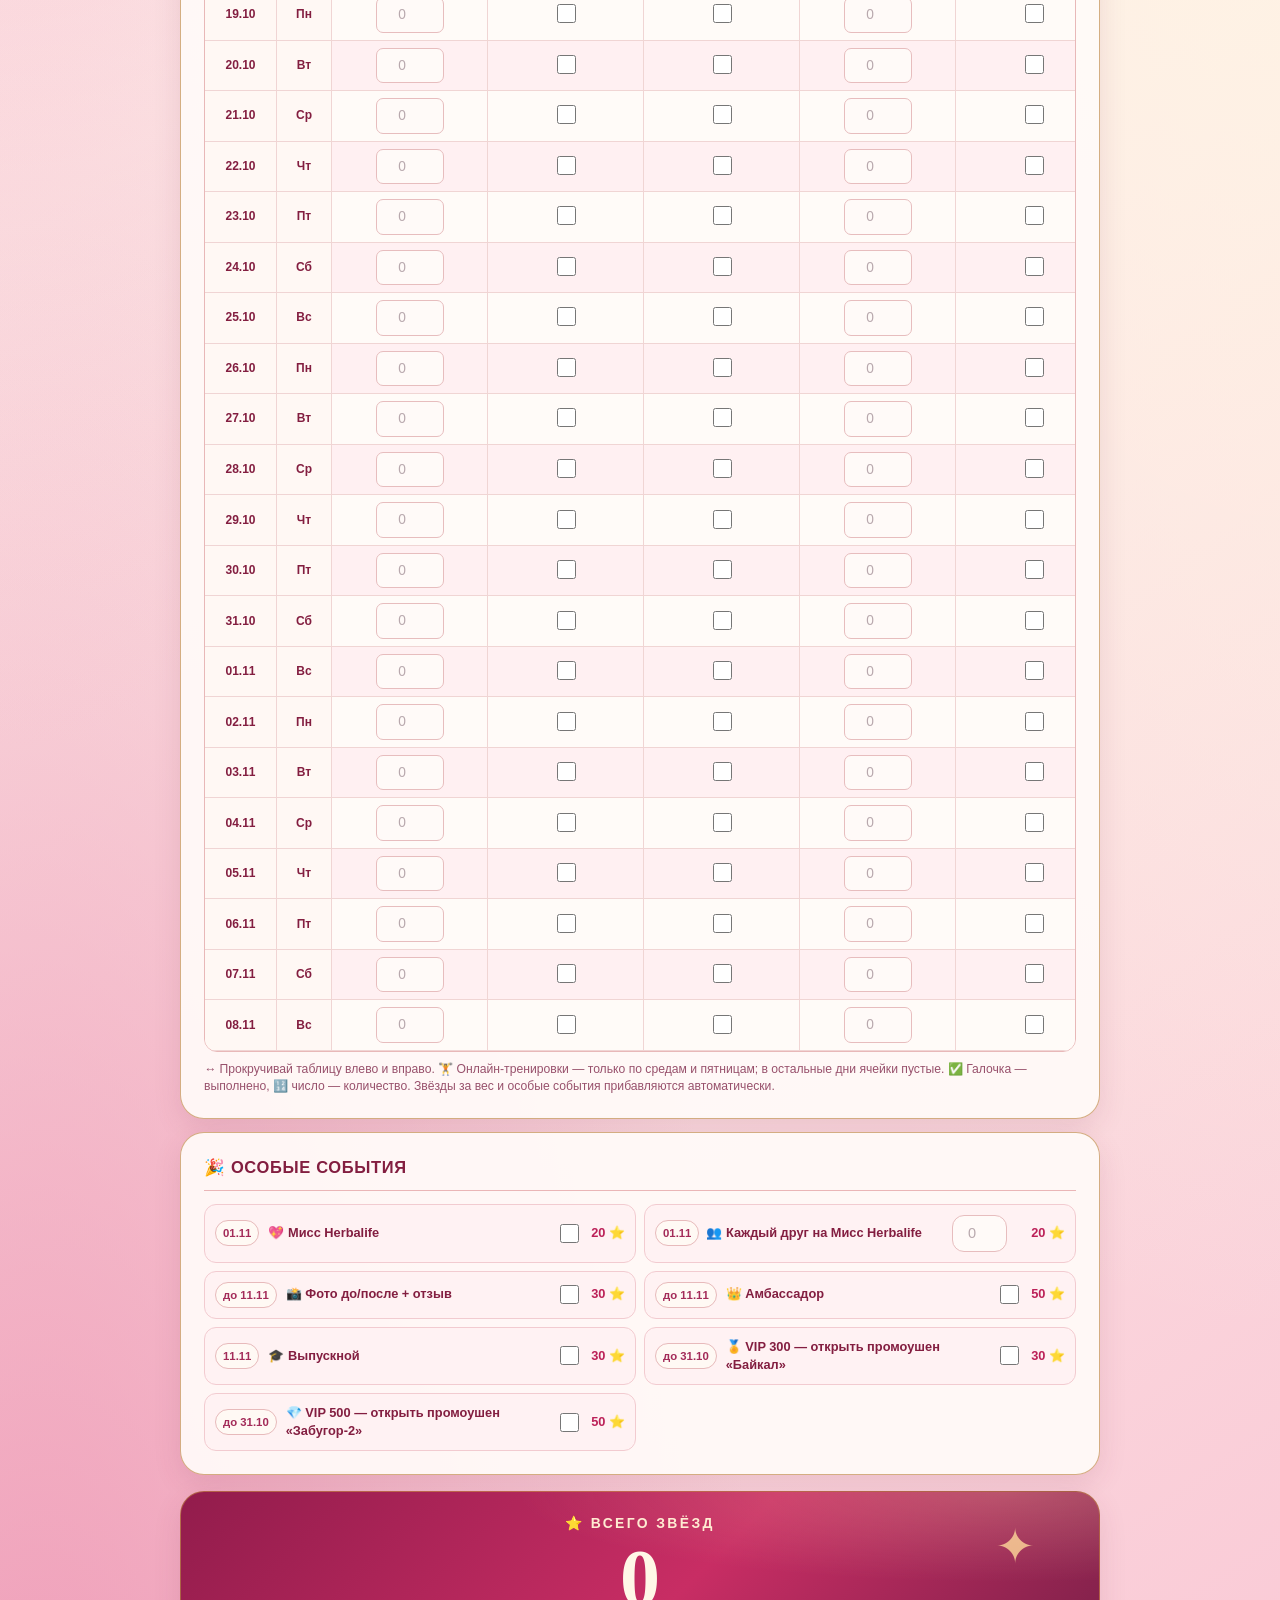
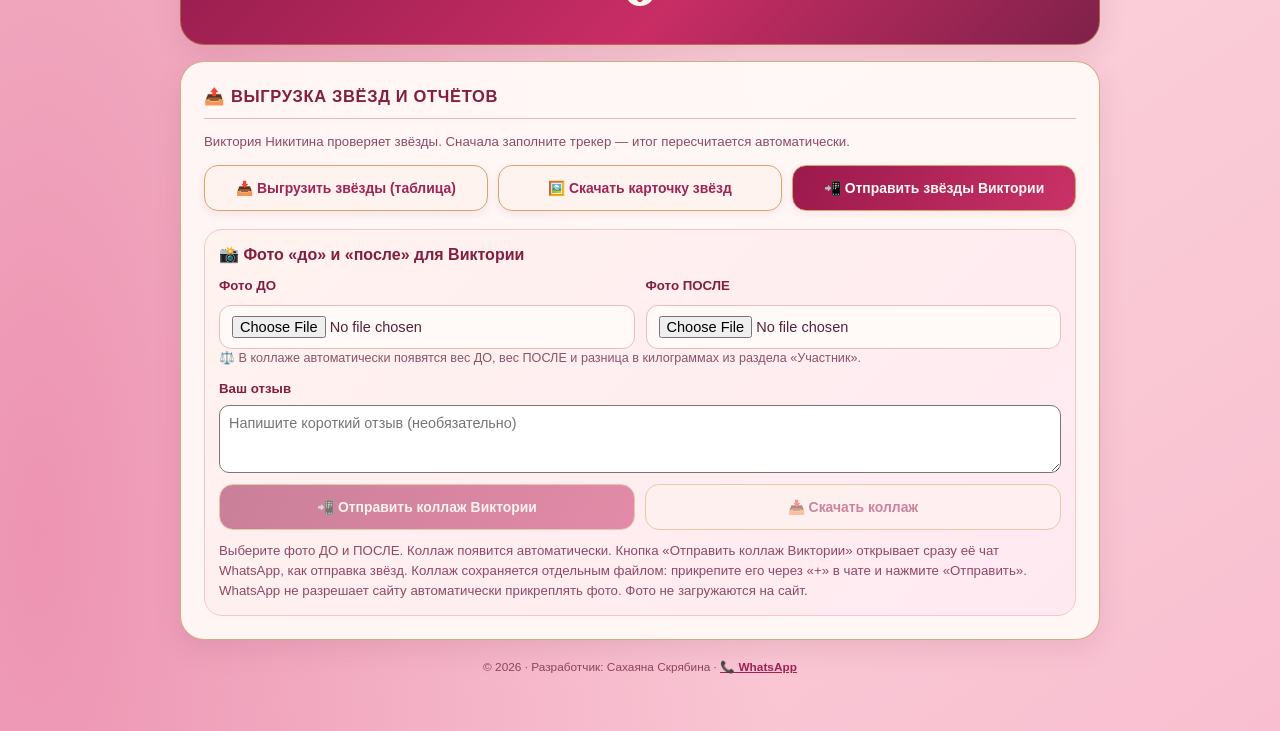
==== commit 2a20654a: "Show before/after weights and signed marathon weight difference in participant photo collage" ====
--- a/index.html
+++ b/index.html
@@ -118,6 +118,7 @@
   .action-btn:focus-visible{outline:3px solid #ec70a1;outline-offset:2px}
   .photos-panel{background:linear-gradient(135deg,#fff3ef,#ffe9f1);border:1px solid #f0c8cb;padding:14px;border-radius:18px;margin-top:18px}
   .photos-title{font-weight:800;color:var(--wine);margin-bottom:10px}
+  .photo-weight-hint{margin:10px 0 12px;color:#89546c;font-size:.79rem;line-height:1.45}
   .photo-inputs{display:grid;grid-template-columns:repeat(2,minmax(0,1fr));gap:11px}
   .photo-field{display:block;min-width:0;margin-bottom:9px;font-size:.83rem;color:var(--wine);font-weight:700}
   .photo-field input[type=file],.photo-field textarea{display:block;width:100%;margin-top:6px;max-width:none;padding:9px;background:white;border-radius:10px}
@@ -273,6 +274,7 @@
           </div>
         </div>
       </div>
+      <p class="photo-weight-hint">⚖️ В коллаже автоматически появятся вес ДО, вес ПОСЛЕ и разница в килограммах из раздела «Участник».</p>
       <label class="photo-field">Ваш отзыв<textarea id="photoReview" placeholder="Напишите короткий отзыв (необязательно)" rows="3"></textarea></label>
       <div class="crop-editor" id="cropEditor" hidden>
         <div class="crop-title">✂️ Подгони фотографии по размеру</div>
@@ -302,7 +304,7 @@
           <button class="crop-edit-again" id="editCrop" type="button">✂️ Подправить кадры</button>
           <button type="button" class="photo-remove collage-remove" id="removeCollage" aria-label="Удалить коллаж и очистить обе фотографии" title="Удалить коллаж и обе фотографии">✕</button>
         </div>
-        <canvas class="collage-preview" id="collagePreview" width="1200" height="1300" aria-label="Предварительный просмотр коллажа до и после"></canvas>
+        <canvas class="collage-preview" id="collagePreview" width="1200" height="1450" aria-label="Предварительный просмотр коллажа до и после с весом и итогом марафона"></canvas>
       </div>
       <div class="action-buttons">
         <button class="action-btn main" id="sharePhotos" type="button" disabled>📲 Отправить коллаж Виктории</button>
@@ -771,6 +773,22 @@
       ctx.fillText(txt,x,y+i*lineHeight);
     }
   }
+  function collageWeightData(){
+    const parse=id=>{
+      const raw=String($(id)?.value||'').trim().replace(',','.');
+      if(!raw)return null;
+      const number=Number(raw);
+      return Number.isFinite(number)&&number>0?number:null;
+    };
+    const start=parse('pStartWeight'),end=parse('pEndWeight');
+    const fmt=n=>Number(n).toLocaleString('ru-RU',{maximumFractionDigits:2});
+    const delta=start!=null&&end!=null?Math.round((end-start)*100)/100:null;
+    return {
+      start:start==null?null:fmt(start)+' кг',
+      end:end==null?null:fmt(end)+' кг',
+      result:delta==null?null:(delta>0?'+':delta<0?'−':'')+fmt(Math.abs(delta))+' кг'
+    };
+  }
   function paintCollage(canvas,before,after){
     const c=canvas.getContext('2d');
     const W=canvas.width,H=canvas.height;
@@ -788,6 +806,7 @@
     const name=$('pName').value.trim();
     if(name){c.fillStyle='#752c49';c.font='31px Arial,sans-serif';c.fillText(name.slice(0,42),W/2,212)}
 
+    const weights=collageWeightData();
     const top=252,photoHeight=730,boxWidth=526,photoX=[57,617];
     for(let i=0;i<2;i++){
       const x=photoX[i];
@@ -797,20 +816,36 @@
       roundedPath(c,x+11,top+11,boxWidth-22,photoHeight-22,17);c.clip();
       paintPhoto(c,i===0?before:after,x+11,top+11,boxWidth-22,photoHeight-22,i);
       c.restore();
+      const photoWeight=i===0?weights.start:weights.end;
+      if(photoWeight){
+        c.fillStyle='rgba(255,250,247,.94)';
+        roundedPath(c,x+95,top+photoHeight-105,boxWidth-190,75,23);c.fill();
+        c.fillStyle='#8b204d';c.textAlign='center';c.font='bold 45px Arial,sans-serif';
+        c.fillText(photoWeight,x+boxWidth/2,top+photoHeight-55);
+      }
       c.strokeStyle='#d7a76f';c.lineWidth=3;
       roundedPath(c,x,top,boxWidth,photoHeight+66,24);c.stroke();
-      c.fillStyle='#a62b5b';c.font='bold 39px Arial,sans-serif';c.fillText(i===0?'ДО':'ПОСЛЕ',x+boxWidth/2,top+photoHeight+37);
-    }
+      c.fillStyle='#a62b5b';c.textAlign='center';c.font='bold 39px Arial,sans-serif';
+      c.fillText(i===0?'ДО':'ПОСЛЕ',x+boxWidth/2,top+photoHeight+37);
+    }
+    c.fillStyle='rgba(255,251,249,.94)';
+    roundedPath(c,232,1065,W-464,120,29);c.fill();
+    c.strokeStyle='#d3a36d';c.lineWidth=3;
+    roundedPath(c,232,1065,W-464,120,29);c.stroke();
+    c.textAlign='center';c.fillStyle='#99506b';
+    c.font='bold 27px Arial,sans-serif';c.fillText('ИТОГ ЗА МАРАФОН',W/2,1108);
+    c.fillStyle='#a21c50';c.font=weights.result?'bold 59px Georgia,serif':'28px Arial,sans-serif';
+    c.fillText(weights.result||'Укажите вес ДО и ПОСЛЕ',W/2,1164);
     const review=$('photoReview').value.trim();
     if(review){
       c.textAlign='left';c.fillStyle='#78384f';c.font='29px Arial,sans-serif';
-      wrapCaption(c,'“'+review+'”',70,1100,W-140,43,3);
+      wrapCaption(c,'“'+review+'”',70,1240,W-140,43,3);
     }else{
       c.textAlign='center';c.fillStyle='#8e4967';c.font='30px Arial,sans-serif';
-      c.fillText('Каждый шаг — это движение к цели ✨',W/2,1118);
+      c.fillText('Каждый шаг — это движение к цели ✨',W/2,1270);
     }
     c.textAlign='center';c.fillStyle='#a42356';c.font='bold 27px Arial,sans-serif';
-    c.fillText('МАРАФОН СТРОЙНОСТИ · 2026',W/2,1247);
+    c.fillText('МАРАФОН СТРОЙНОСТИ · 2026',W/2,1394);
   }
   function canvasPng(canvas){
     return new Promise((resolve,reject)=>{
@@ -954,6 +989,8 @@
   $('afterPhoto').addEventListener('change',prepareCollage);
   $('photoReview').addEventListener('change',refreshCollageContent);
   $('pName').addEventListener('change',refreshCollageContent);
+  $('pStartWeight').addEventListener('change',refreshCollageContent);
+  $('pEndWeight').addEventListener('change',refreshCollageContent);
 
   load();
   bind();
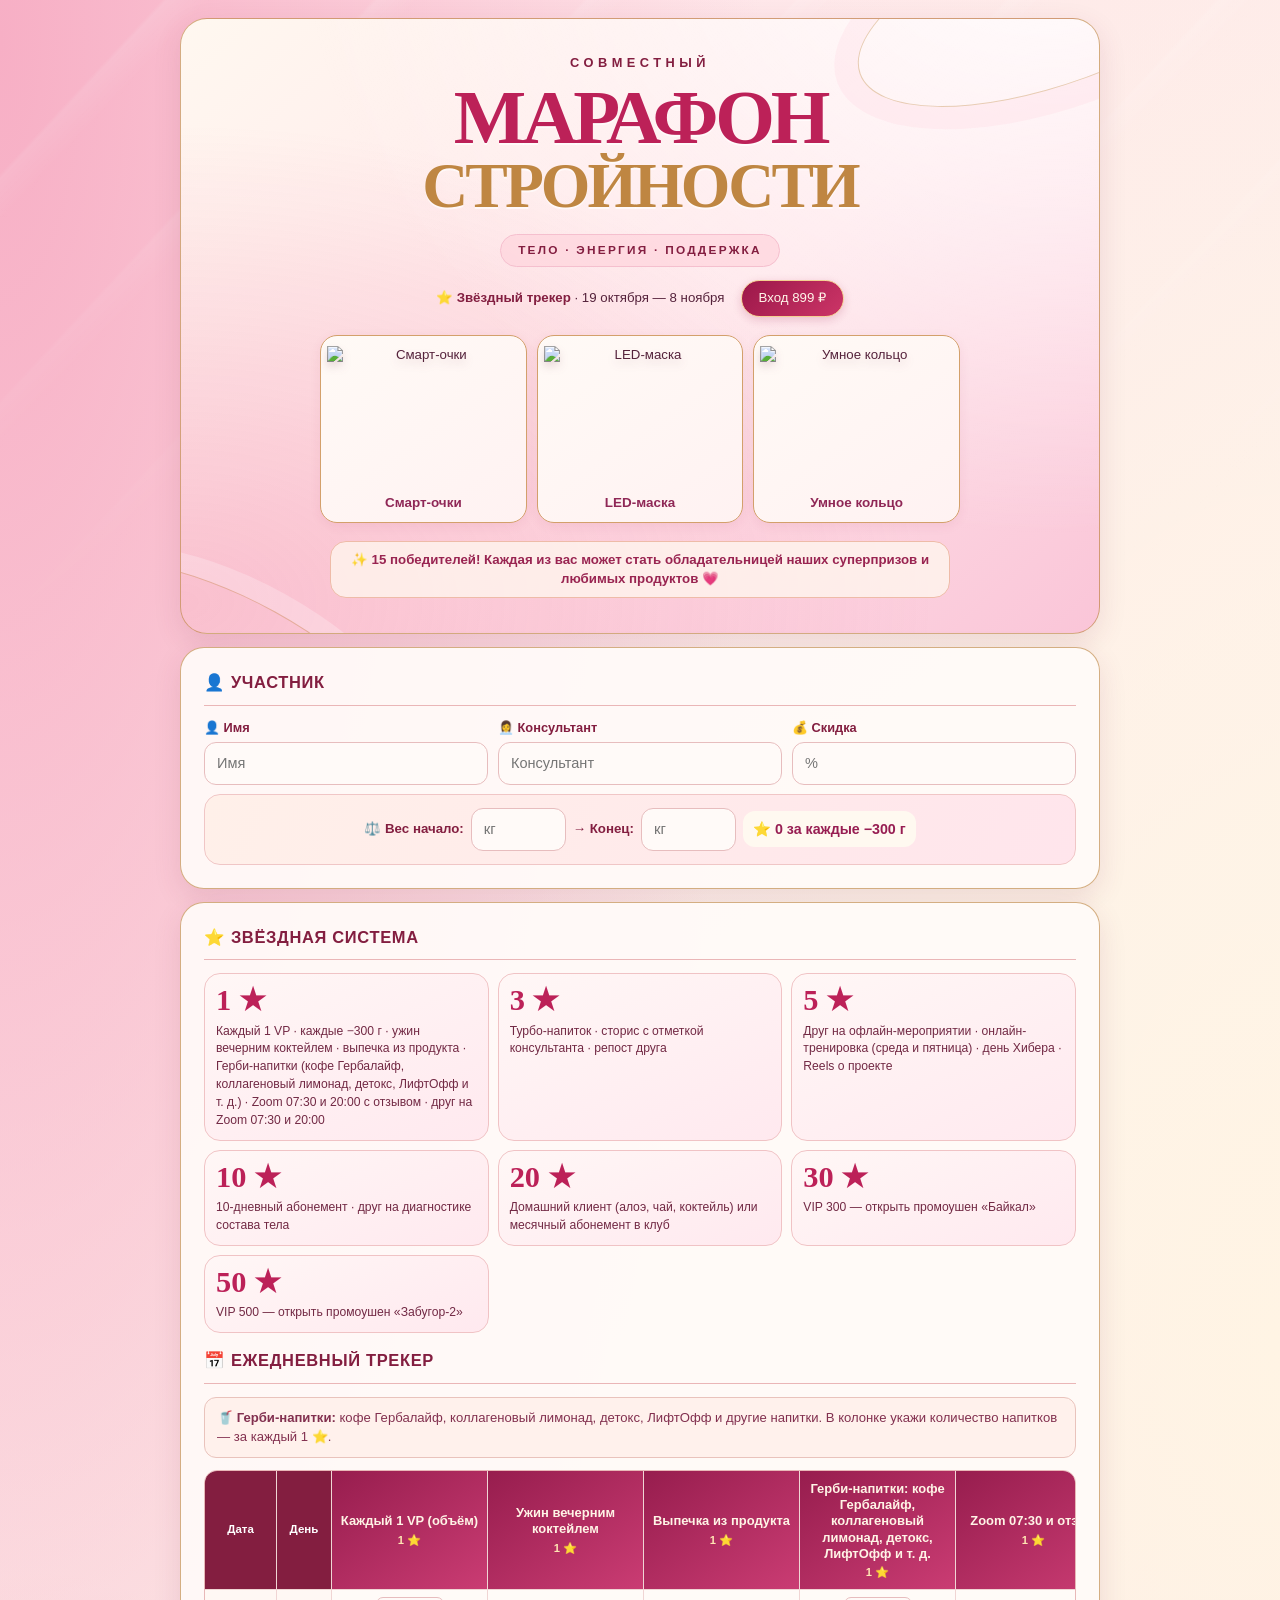
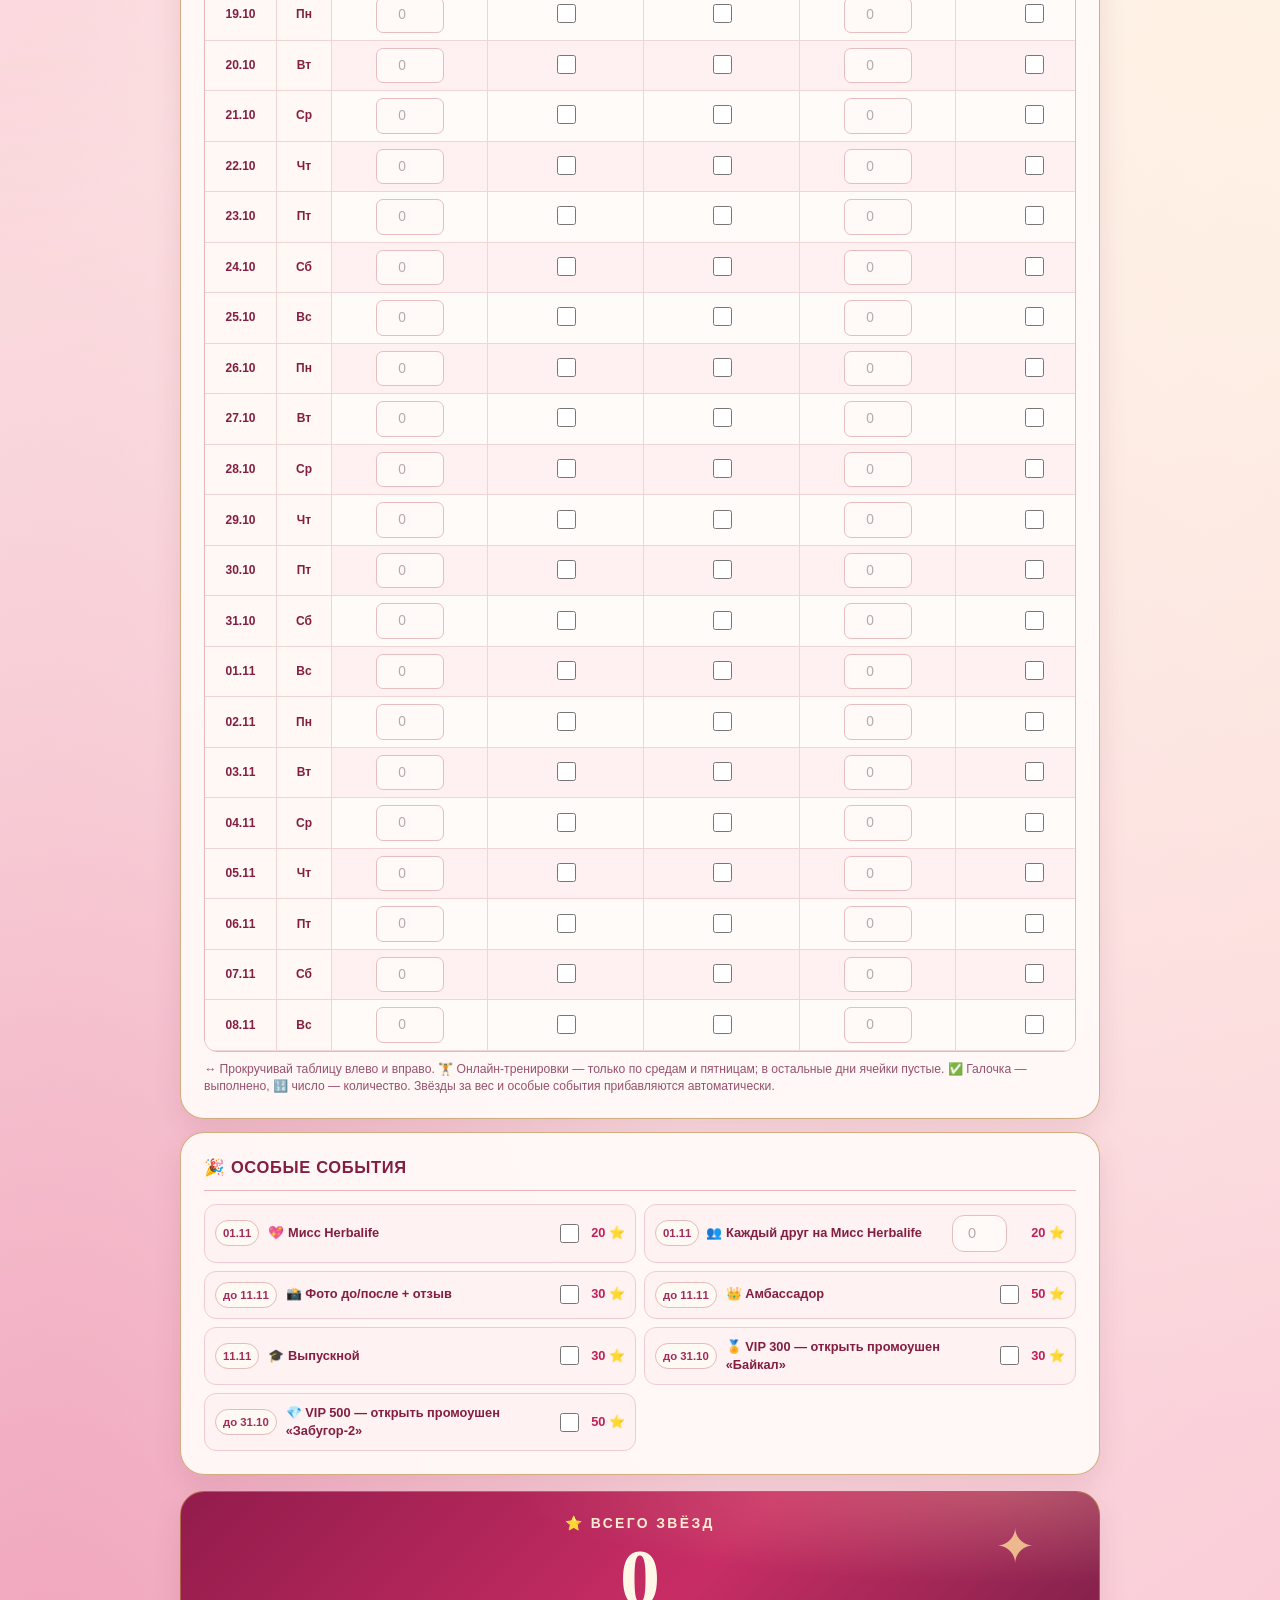
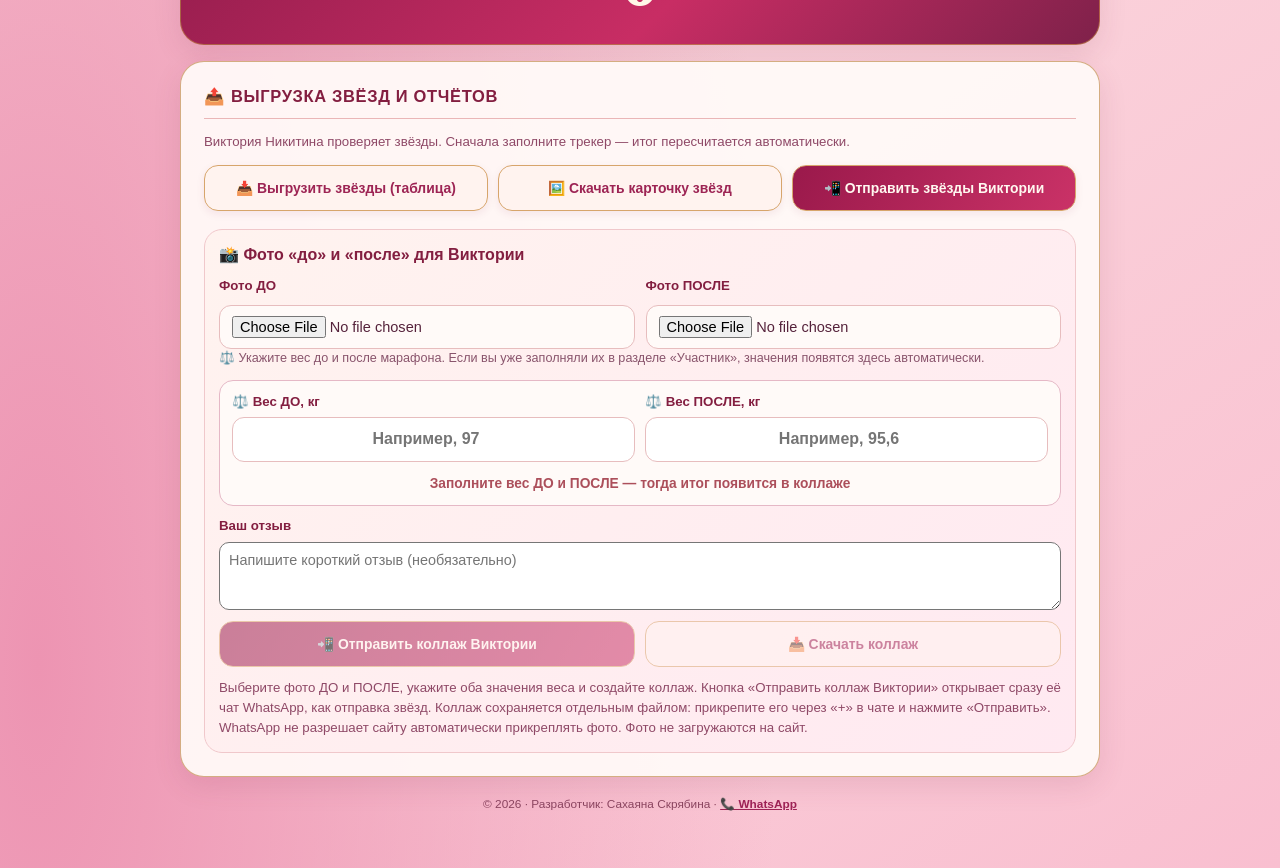
==== commit 4c88a3a4: "Fix collage: editable before/after weights next to photos, sync with saved profile, require results " ====
--- a/index.html
+++ b/index.html
@@ -119,6 +119,12 @@
   .photos-panel{background:linear-gradient(135deg,#fff3ef,#ffe9f1);border:1px solid #f0c8cb;padding:14px;border-radius:18px;margin-top:18px}
   .photos-title{font-weight:800;color:var(--wine);margin-bottom:10px}
   .photo-weight-hint{margin:10px 0 12px;color:#89546c;font-size:.79rem;line-height:1.45}
+  .collage-weight-fields{display:grid;grid-template-columns:repeat(2,minmax(0,1fr));gap:10px;padding:12px;margin:11px 0;background:#fffaf8;border:1px solid #e5b8c6;border-radius:14px}
+  .collage-weight-fields .photo-field{margin:0}
+  .collage-weight-fields input{width:100%;margin-top:5px;min-width:0;background:white;font-size:1rem;text-align:center;font-weight:750}
+  .photo-weight-status{grid-column:1/-1;font-weight:800;font-size:.86rem;text-align:center;color:#992552;margin-top:2px}
+  .photo-weight-status.warning{color:#ac4f5b}
+  .photo-weight-status strong{font-size:1.1rem;color:#a72254}
   .photo-inputs{display:grid;grid-template-columns:repeat(2,minmax(0,1fr));gap:11px}
   .photo-field{display:block;min-width:0;margin-bottom:9px;font-size:.83rem;color:var(--wine);font-weight:700}
   .photo-field input[type=file],.photo-field textarea{display:block;width:100%;margin-top:6px;max-width:none;padding:9px;background:white;border-radius:10px}
@@ -274,7 +280,16 @@
           </div>
         </div>
       </div>
-      <p class="photo-weight-hint">⚖️ В коллаже автоматически появятся вес ДО, вес ПОСЛЕ и разница в килограммах из раздела «Участник».</p>
+      <p class="photo-weight-hint">⚖️ Укажите вес до и после марафона. Если вы уже заполняли их в разделе «Участник», значения появятся здесь автоматически.</p>
+      <div class="collage-weight-fields">
+        <label class="photo-field" for="photoWeightBefore">⚖️ Вес ДО, кг
+          <input id="photoWeightBefore" type="number" min="0.1" step="0.01" inputmode="decimal" placeholder="Например, 97" aria-label="Вес на фото ДО в килограммах">
+        </label>
+        <label class="photo-field" for="photoWeightAfter">⚖️ Вес ПОСЛЕ, кг
+          <input id="photoWeightAfter" type="number" min="0.1" step="0.01" inputmode="decimal" placeholder="Например, 95,6" aria-label="Вес на фото ПОСЛЕ в килограммах">
+        </label>
+        <div id="photoWeightStatus" class="photo-weight-status warning" role="status" aria-live="polite">Заполните оба значения для итога марафона</div>
+      </div>
       <label class="photo-field">Ваш отзыв<textarea id="photoReview" placeholder="Напишите короткий отзыв (необязательно)" rows="3"></textarea></label>
       <div class="crop-editor" id="cropEditor" hidden>
         <div class="crop-title">✂️ Подгони фотографии по размеру</div>
@@ -310,7 +325,7 @@
         <button class="action-btn main" id="sharePhotos" type="button" disabled>📲 Отправить коллаж Виктории</button>
         <button class="action-btn light" id="downloadCollage" type="button" disabled>📥 Скачать коллаж</button>
       </div>
-      <p class="share-hint" id="shareStatus" aria-live="polite">Выберите фото ДО и ПОСЛЕ. Коллаж появится автоматически. Кнопка «Отправить коллаж Виктории» открывает сразу её чат WhatsApp, как отправка звёзд. Коллаж сохраняется отдельным файлом: прикрепите его через «+» в чате и нажмите «Отправить». WhatsApp не разрешает сайту автоматически прикреплять фото. Фото не загружаются на сайт.</p>
+      <p class="share-hint" id="shareStatus" aria-live="polite">Выберите фото ДО и ПОСЛЕ, укажите оба значения веса и создайте коллаж. Кнопка «Отправить коллаж Виктории» открывает сразу её чат WhatsApp, как отправка звёзд. Коллаж сохраняется отдельным файлом: прикрепите его через «+» в чате и нажмите «Отправить». WhatsApp не разрешает сайту автоматически прикреплять фото. Фото не загружаются на сайт.</p>
     </div>
   </section>
 
@@ -411,6 +426,7 @@
       }catch(e){}
     }
     PROFILE_IDS.forEach(id=>{$(id).value=get(PROFILE_STORAGE[id]) || ''});
+    syncPhotoWeightInputs();
     EVENT_IDS.forEach(id=>{
       const el=$(id);
       if(el.type==='checkbox')el.checked=get(EVENT_STORAGE_PREFIX+id)==='true'||oldVip[id]===true;
@@ -789,6 +805,34 @@
       result:delta==null?null:(delta>0?'+':delta<0?'−':'')+fmt(Math.abs(delta))+' кг'
     };
   }
+  // Keep the photo-section fields and the participant profile weight fields in sync.
+  // The profile storage keys and all saved marathon stars remain unchanged.
+  function updatePhotoWeightStatus(){
+    const weights=collageWeightData();
+    const el=$('photoWeightStatus');
+    if(weights.start&&weights.end){
+      el.classList.remove('warning');
+      el.textContent='Итог за марафон: '+weights.result;
+    }else{
+      el.classList.add('warning');
+      el.textContent='Заполните вес ДО и ПОСЛЕ — тогда итог появится в коллаже';
+    }
+  }
+  function syncPhotoWeightInputs(){
+    $('photoWeightBefore').value=$('pStartWeight').value;
+    $('photoWeightAfter').value=$('pEndWeight').value;
+    updatePhotoWeightStatus();
+  }
+  function syncWeightFromPhoto(id){
+    $('pStartWeight'===id?'photoWeightBefore':'photoWeightAfter').value =
+      $(id).value;
+    updatePhotoWeightStatus();
+  }
+  function syncProfileFromPhoto(photoId,profileId){
+    $(profileId).value=$(photoId).value;
+    calc();
+    updatePhotoWeightStatus();
+  }
   function paintCollage(canvas,before,after){
     const c=canvas.getContext('2d');
     const W=canvas.width,H=canvas.height;
@@ -907,6 +951,16 @@
   }
   async function applyCrop(){
     if(!loadedPhotoImages[0]||!loadedPhotoImages[1])return;
+    const weight=collageWeightData();
+    if(!weight.start||!weight.end){
+      collageReady=null;
+      $('sharePhotos').disabled=true;
+      $('downloadCollage').disabled=true;
+      $('collageBox').hidden=true;
+      $('shareStatus').textContent='⚖️ Сначала укажите вес ДО и ПОСЛЕ в полях рядом с фотографиями — без них коллаж не будет готовым.';
+      $('photoWeightBefore').focus();
+      return;
+    }
     const version=++collageVersion;
     $('sharePhotos').disabled=true;
     $('downloadCollage').disabled=true;
@@ -989,8 +1043,14 @@
   $('afterPhoto').addEventListener('change',prepareCollage);
   $('photoReview').addEventListener('change',refreshCollageContent);
   $('pName').addEventListener('change',refreshCollageContent);
+  $('pStartWeight').addEventListener('input',()=>syncWeightFromPhoto('pStartWeight'));
+  $('pEndWeight').addEventListener('input',()=>syncWeightFromPhoto('pEndWeight'));
   $('pStartWeight').addEventListener('change',refreshCollageContent);
   $('pEndWeight').addEventListener('change',refreshCollageContent);
+  $('photoWeightBefore').addEventListener('input',()=>syncProfileFromPhoto('photoWeightBefore','pStartWeight'));
+  $('photoWeightAfter').addEventListener('input',()=>syncProfileFromPhoto('photoWeightAfter','pEndWeight'));
+  $('photoWeightBefore').addEventListener('change',refreshCollageContent);
+  $('photoWeightAfter').addEventListener('change',refreshCollageContent);
 
   load();
   bind();
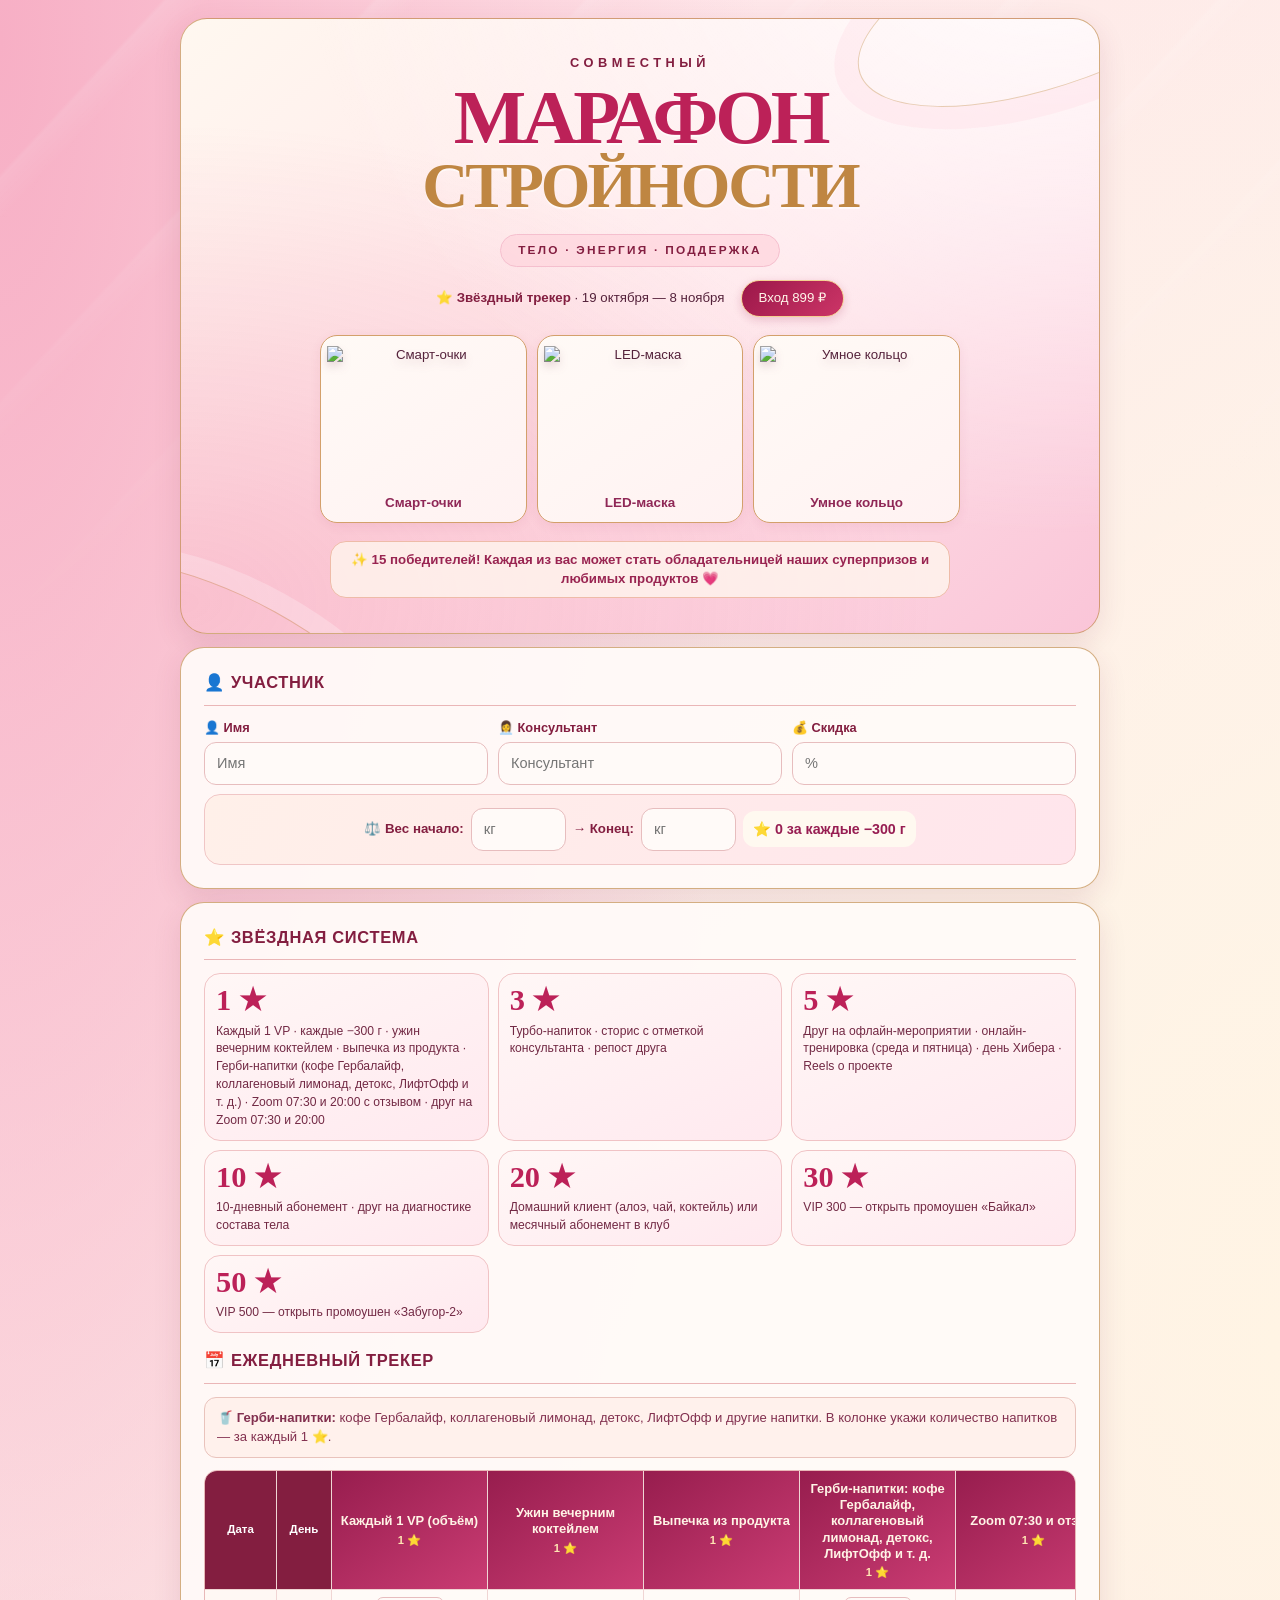
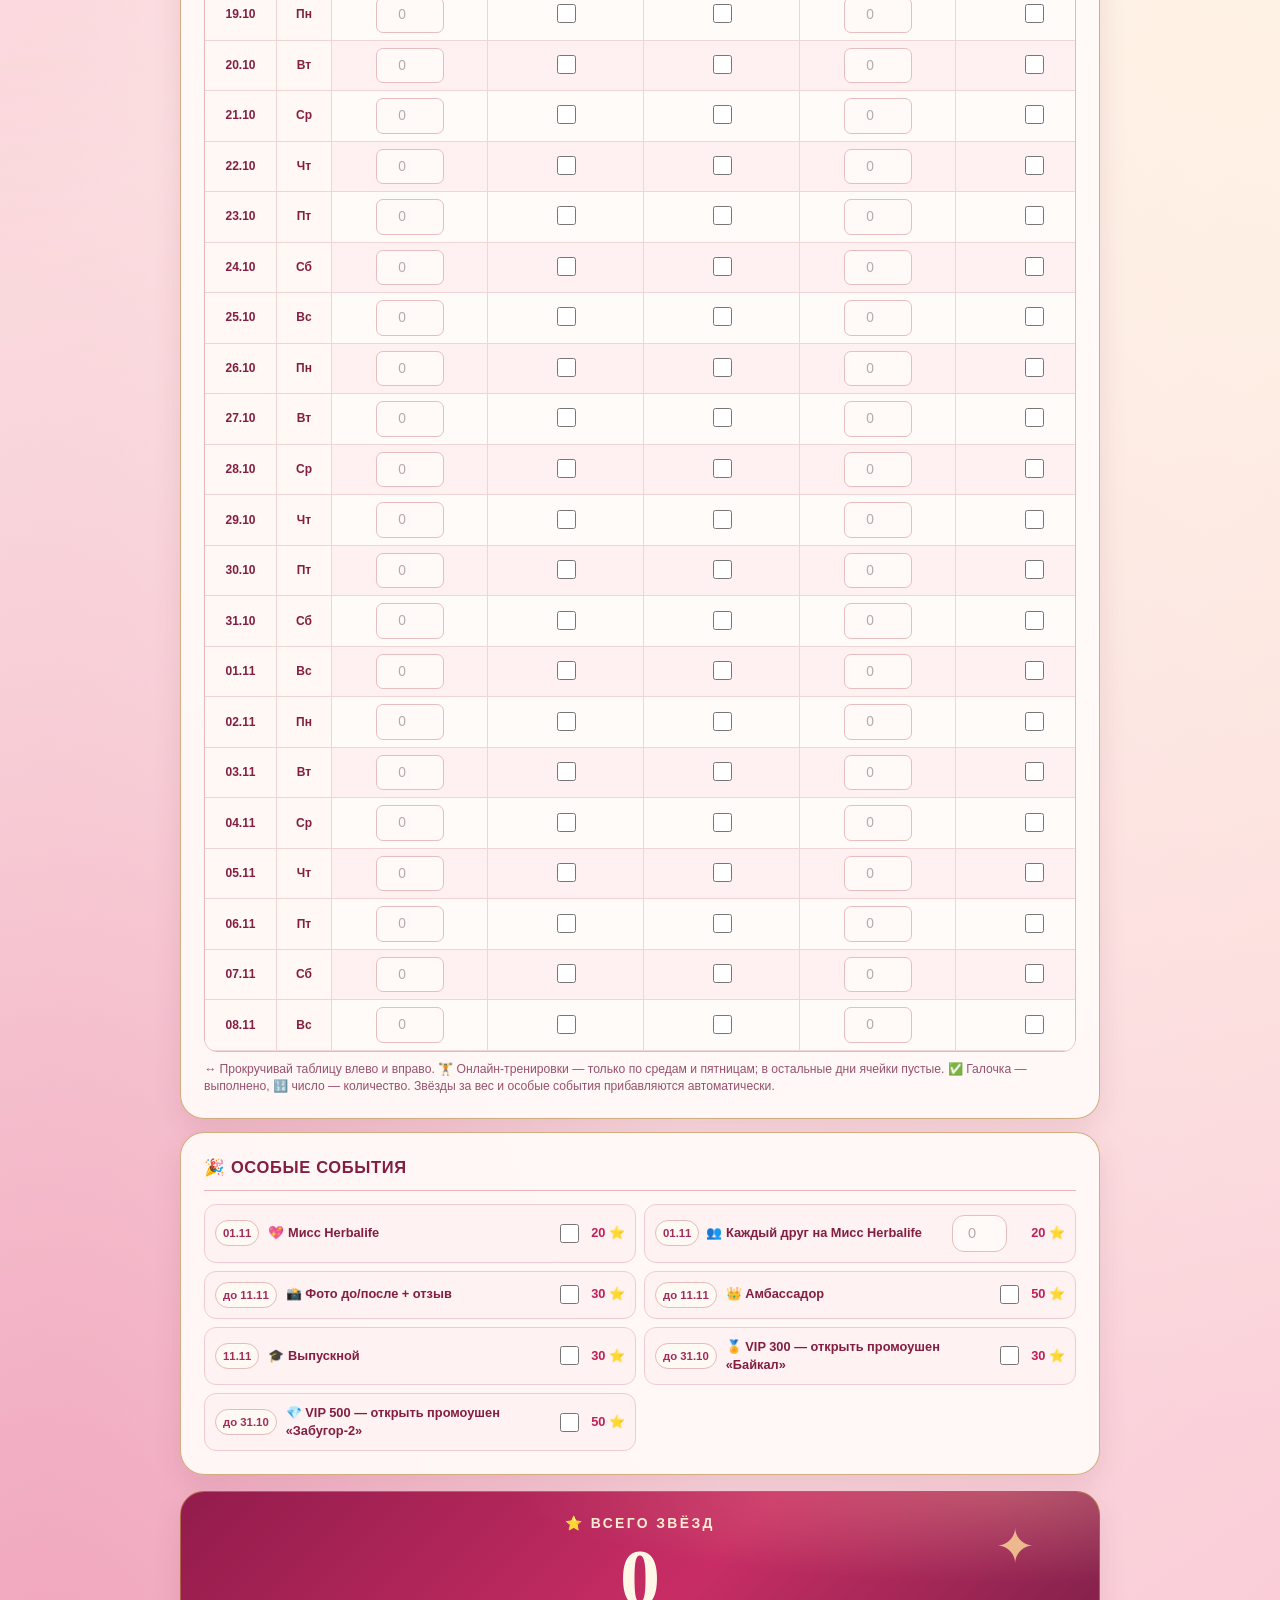
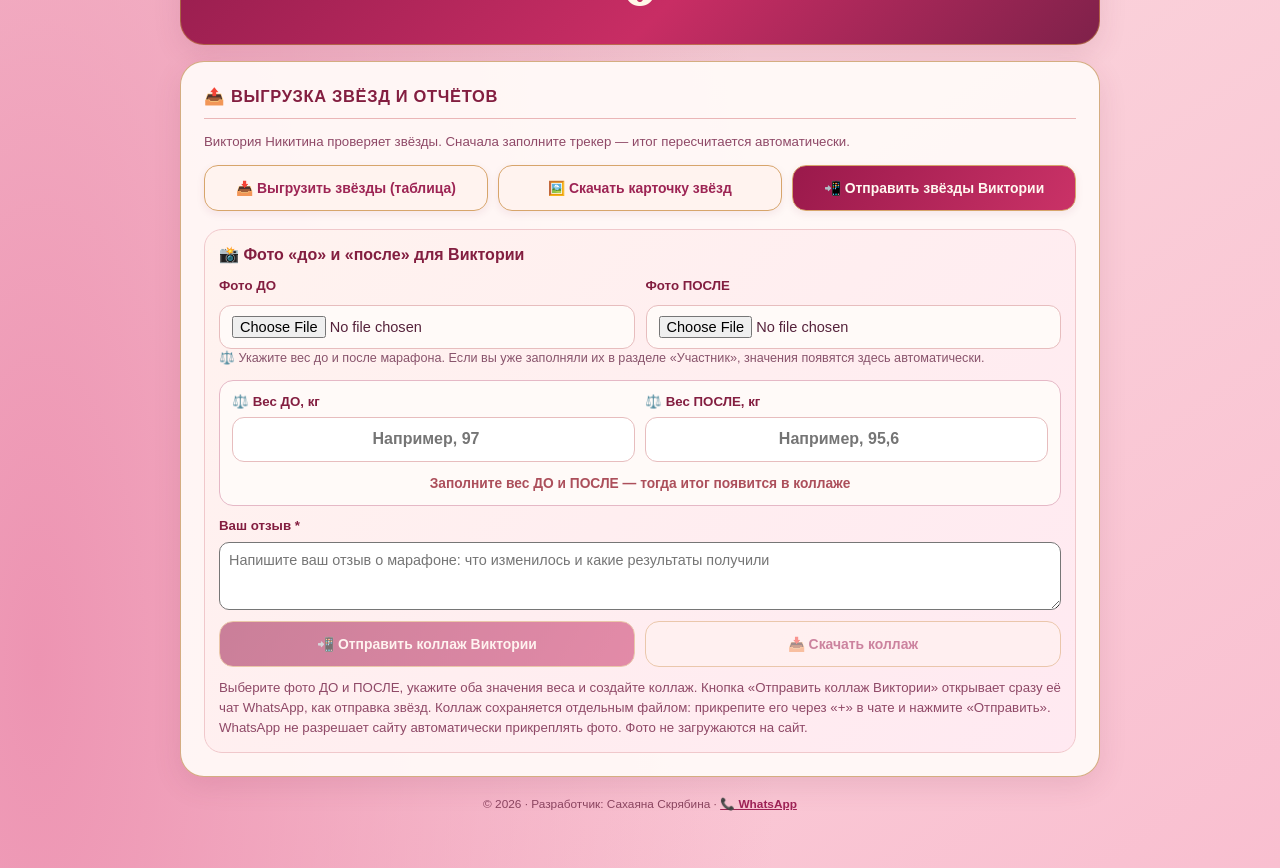
==== commit 3f402df3: "Require participant review for marathon before/after collage generation and sending" ====
--- a/index.html
+++ b/index.html
@@ -290,7 +290,7 @@
         </label>
         <div id="photoWeightStatus" class="photo-weight-status warning" role="status" aria-live="polite">Заполните оба значения для итога марафона</div>
       </div>
-      <label class="photo-field">Ваш отзыв<textarea id="photoReview" placeholder="Напишите короткий отзыв (необязательно)" rows="3"></textarea></label>
+      <label class="photo-field" for="photoReview">Ваш отзыв <span aria-hidden="true">*</span><textarea id="photoReview" placeholder="Напишите ваш отзыв о марафоне: что изменилось и какие результаты получили" rows="3" required aria-required="true"></textarea></label>
       <div class="crop-editor" id="cropEditor" hidden>
         <div class="crop-title">✂️ Подгони фотографии по размеру</div>
         <p class="crop-help">Оба кадра одинаковые. Передвигай фото пальцем и увеличивай масштаб, чтобы голова и плечи оказались примерно на одной высоте. Пунктирные линии помогут сравнить.</p>
@@ -961,6 +961,15 @@
       $('photoWeightBefore').focus();
       return;
     }
+    if(!$('photoReview').value.trim()){
+      collageReady=null;
+      $('sharePhotos').disabled=true;
+      $('downloadCollage').disabled=true;
+      $('collageBox').hidden=true;
+      $('shareStatus').textContent='✍️ Напишите ваш отзыв о марафоне — он обязателен для создания коллажа.';
+      $('photoReview').focus();
+      return;
+    }
     const version=++collageVersion;
     $('sharePhotos').disabled=true;
     $('downloadCollage').disabled=true;
@@ -998,12 +1007,22 @@
     if(loadedPhotoImages[0]&&loadedPhotoImages[1]&&$('cropEditor').hidden)applyCrop();
   }
   function downloadCollage(){
+    if(!$('photoReview').value.trim()){
+      $('shareStatus').textContent='✍️ Для сохранения коллажа сначала напишите отзыв.';
+      $('photoReview').focus();
+      return;
+    }
     if(!collageReady)return;
     saveBlob(collageReady.blob,collageReady.filename);
     $('shareStatus').textContent='Коллаж скачан. Теперь его можно отправить Виктории в WhatsApp.';
   }
   function sharePhotos(){
     const status=$('shareStatus');
+    if(!$('photoReview').value.trim()){
+      status.textContent='✍️ Напишите отзыв о марафоне — он обязателен для отправки коллажа.';
+      $('photoReview').focus();
+      return;
+    }
     if(!collageReady){
       status.textContent='Сначала выберите обе фотографии и дождитесь готового коллажа.';
       return;
@@ -1013,7 +1032,7 @@
     const text='Здравствуйте, Виктория! Отправляю мой коллаж ДО / ПОСЛЕ.\n'
       +'Участник: '+report.name+'\n'
       +'Консультант: '+report.consultant
-      +(review?'\nМой отзыв: '+review:'')
+      +'\nМой отзыв: '+review
       +'\nМарафон «Перезагрузка».\n'
       +'Коллаж прикреплю отдельной фотографией.';
     // Use the exact same wa.me direct-chat mechanism as "Отправить звёзды Виктории".
@@ -1041,6 +1060,15 @@
   $('removeAfter').addEventListener('click',()=>removeSelectedPhoto('afterPhoto'));
   $('removeCollage').addEventListener('click',removeEntireCollage);
   $('afterPhoto').addEventListener('change',prepareCollage);
+  $('photoReview').addEventListener('input',()=>{
+    if(!$('photoReview').value.trim()){
+      collageReady=null;
+      $('collageBox').hidden=true;
+      $('sharePhotos').disabled=true;
+      $('downloadCollage').disabled=true;
+      $('shareStatus').textContent='✍️ Напишите ваш отзыв, чтобы завершить коллаж.';
+    }
+  });
   $('photoReview').addEventListener('change',refreshCollageContent);
   $('pName').addEventListener('change',refreshCollageContent);
   $('pStartWeight').addEventListener('input',()=>syncWeightFromPhoto('pStartWeight'));
